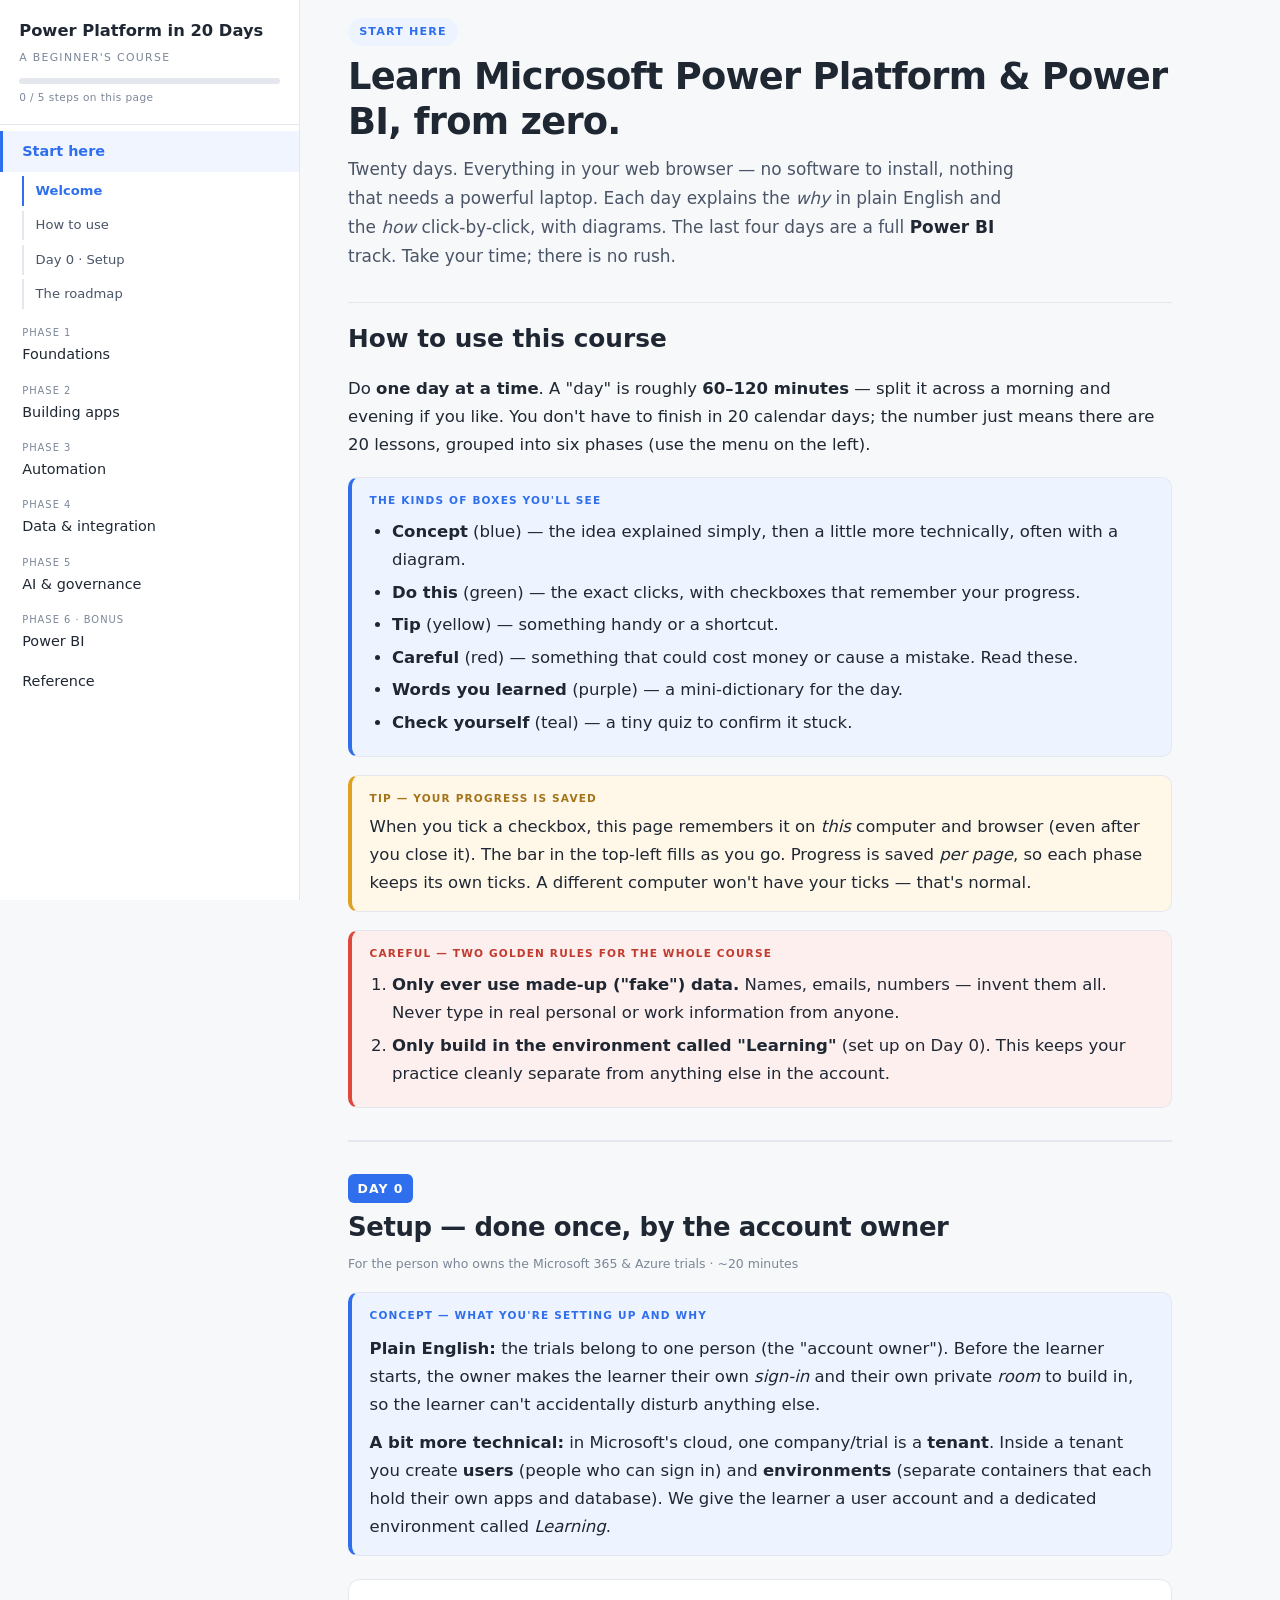
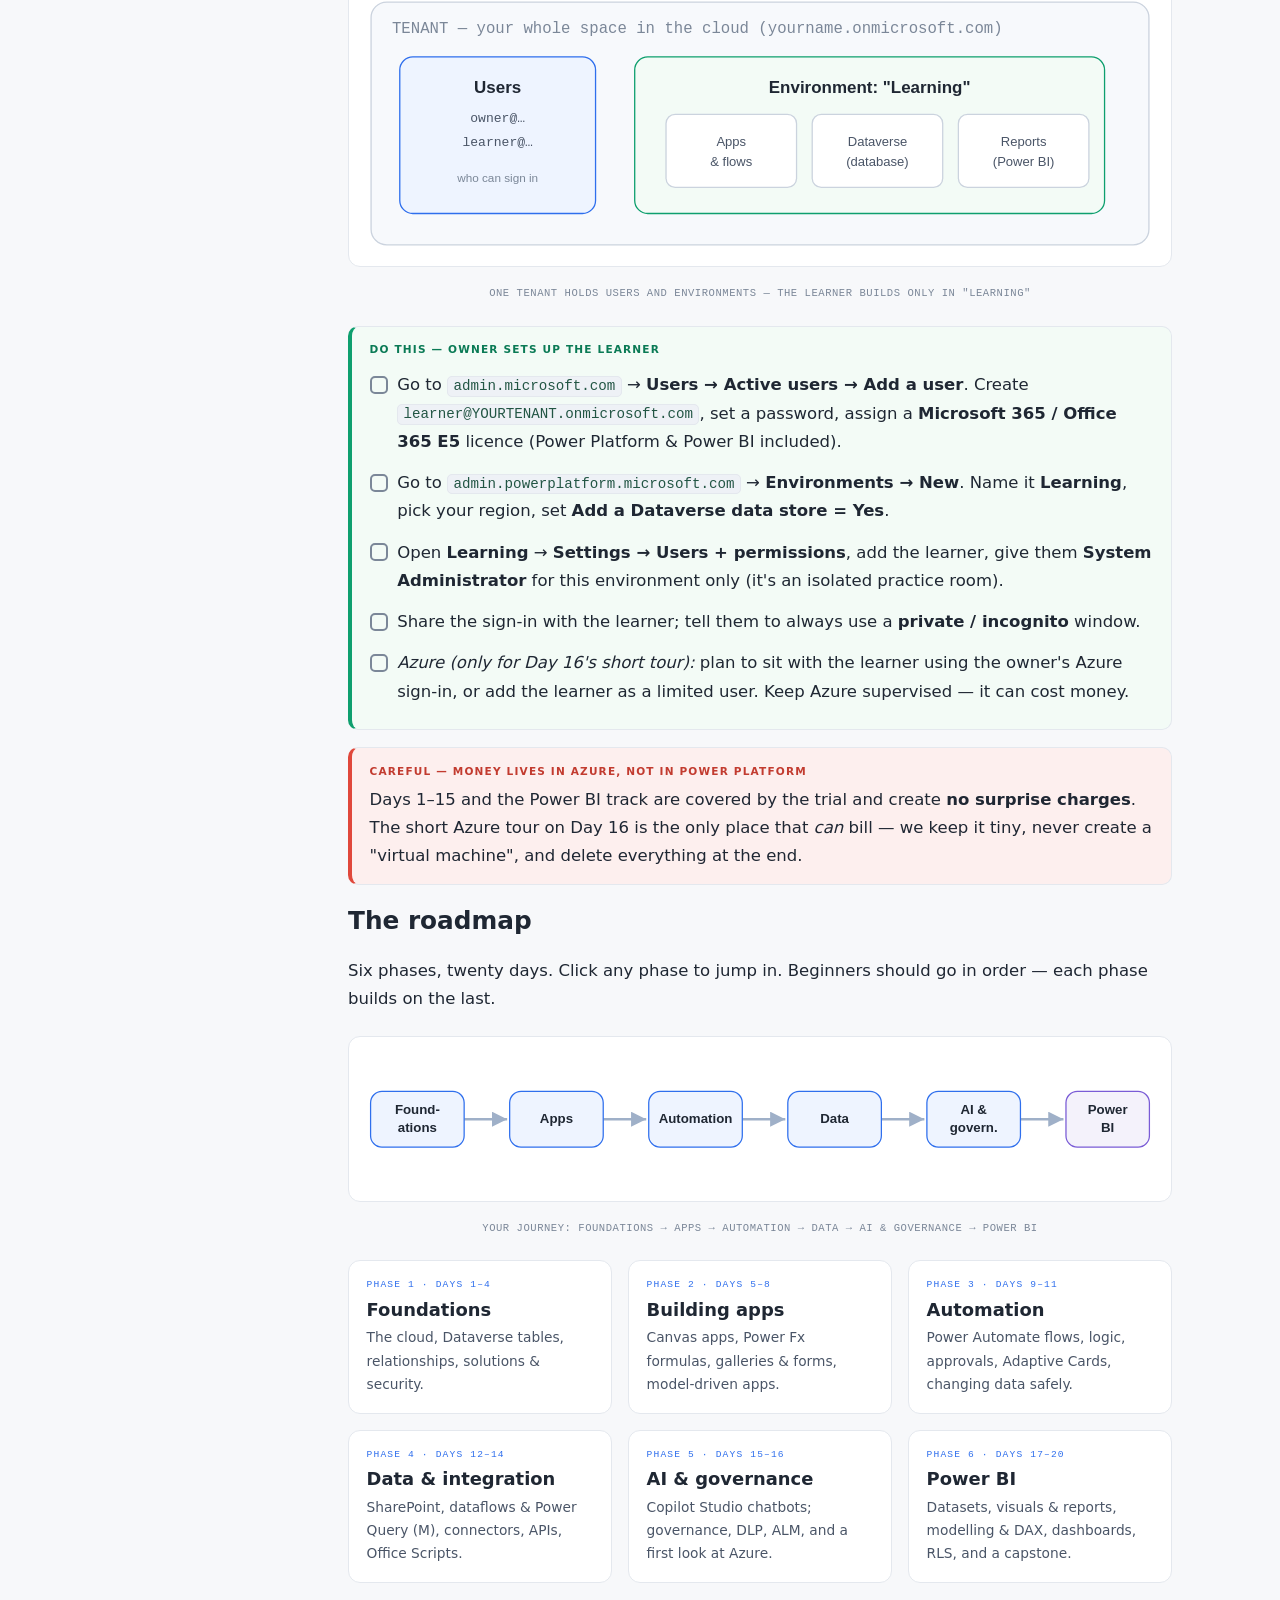
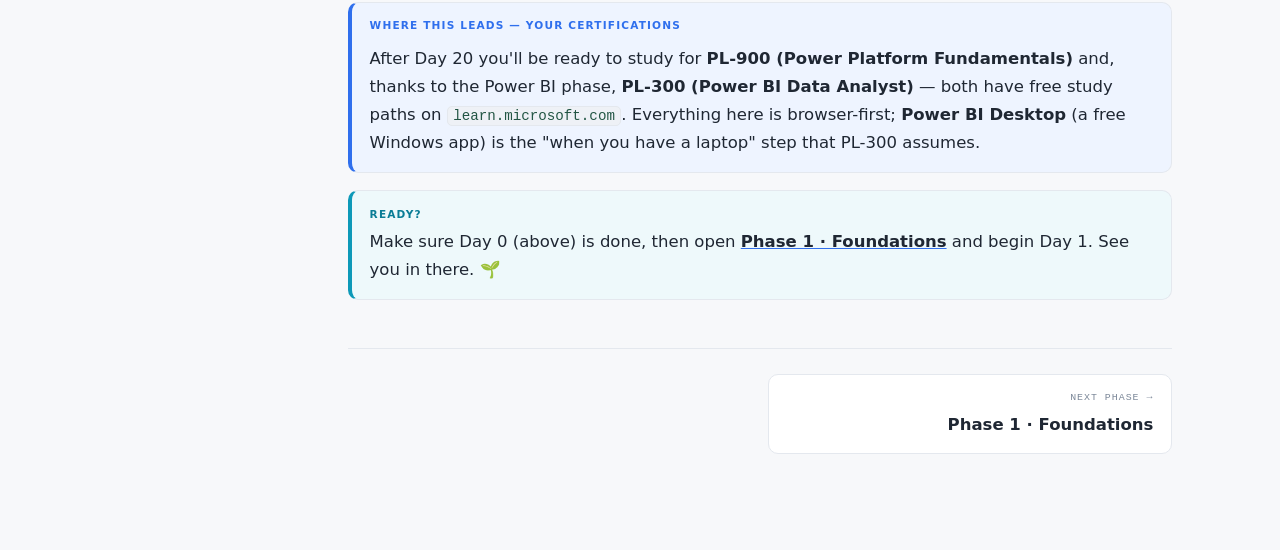
==== index.html @ 3b37074f "Power Platform + Power BI in 20 Days — beginner course (multipage, with diagrams) Browser-only, no P" ====
<!doctype html>
<html lang="en">
<head>
<meta charset="utf-8">
<meta name="viewport" content="width=device-width, initial-scale=1">
<title>Power Platform in 20 Days — A Beginner's Course</title>
<link rel="stylesheet" href="assets/course.css">
</head>
<body data-page="index">
<button id="menu" aria-label="Menu">☰</button>
<aside id="rail">
  <div class="brand"><a href="index.html">
    <div class="t">Power Platform in 20 Days</div>
    <div class="s">A Beginner's Course</div></a>
    <div class="prog"><i id="pfill"></i></div>
    <div class="progtxt"><span id="pnum">0</span> / <span id="ptot">0</span> steps on this page</div>
  </div>
  <nav id="nav"></nav>
</aside>

<main>
<header class="hero" id="welcome">
  <span class="pill">Start here</span>
  <h1>Learn Microsoft Power Platform &amp; Power BI, from zero.</h1>
  <p>Twenty days. Everything in your web browser — no software to install, nothing that needs a
  powerful laptop. Each day explains the <em>why</em> in plain English and the <em>how</em>
  click-by-click, with diagrams. The last four days are a full <strong>Power BI</strong> track.
  Take your time; there is no rush.</p>
</header>

<section id="how">
<h2>How to use this course</h2>
<p>Do <strong>one day at a time</strong>. A "day" is roughly <strong>60–120 minutes</strong> — split
it across a morning and evening if you like. You don't have to finish in 20 calendar days; the number
just means there are 20 lessons, grouped into six phases (use the menu on the left).</p>

<div class="card c-concept"><span class="lab">The kinds of boxes you'll see</span>
<ul>
<li><strong>Concept</strong> (blue) — the idea explained simply, then a little more technically, often with a diagram.</li>
<li><strong>Do this</strong> (green) — the exact clicks, with checkboxes that remember your progress.</li>
<li><strong>Tip</strong> (yellow) — something handy or a shortcut.</li>
<li><strong>Careful</strong> (red) — something that could cost money or cause a mistake. Read these.</li>
<li><strong>Words you learned</strong> (purple) — a mini-dictionary for the day.</li>
<li><strong>Check yourself</strong> (teal) — a tiny quiz to confirm it stuck.</li>
</ul>
</div>

<div class="card c-tip"><span class="lab">Tip — your progress is saved</span>
When you tick a checkbox, this page remembers it on <em>this</em> computer and browser (even after you
close it). The bar in the top-left fills as you go. Progress is saved <em>per page</em>, so each phase
keeps its own ticks. A different computer won't have your ticks — that's normal.</div>

<div class="card c-warn"><span class="lab">Careful — two golden rules for the whole course</span>
<ol>
<li><strong>Only ever use made-up ("fake") data.</strong> Names, emails, numbers — invent them all.
Never type in real personal or work information from anyone.</li>
<li><strong>Only build in the environment called "Learning"</strong> (set up on Day 0). This keeps your
practice cleanly separate from anything else in the account.</li>
</ol></div>
</section>

<section class="day" id="setup">
<div class="dhead"><span class="dnum">Day 0</span></div>
<h2>Setup — done once, by the account owner</h2>
<p class="meta">For the person who owns the Microsoft 365 &amp; Azure trials · ~20 minutes</p>

<div class="card c-concept"><span class="lab">Concept — what you're setting up and why</span>
<p><strong>Plain English:</strong> the trials belong to one person (the "account owner"). Before the
learner starts, the owner makes the learner their own <em>sign-in</em> and their own private
<em>room</em> to build in, so the learner can't accidentally disturb anything else.</p>
<p><strong>A bit more technical:</strong> in Microsoft's cloud, one company/trial is a
<strong>tenant</strong>. Inside a tenant you create <strong>users</strong> (people who can sign in) and
<strong>environments</strong> (separate containers that each hold their own apps and database). We give
the learner a user account and a dedicated environment called <em>Learning</em>.</p>
</div>

<figure class="fig">
<svg viewBox="0 0 620 210" role="img" aria-label="Diagram: a tenant contains users and a Learning environment">
<rect x="12" y="12" width="596" height="186" rx="12" fill="#f7f9fc" stroke="#cbd3de"/>
<text x="28" y="36" font-family="monospace" font-size="12" fill="#7b8798">TENANT — your whole space in the cloud (yourname.onmicrosoft.com)</text>
<rect x="34" y="54" width="150" height="120" rx="10" fill="#eef4ff" stroke="#2f6fed"/>
<text x="109" y="82" text-anchor="middle" font-family="sans-serif" font-size="13" font-weight="bold" fill="#1f2733">Users</text>
<text x="109" y="104" text-anchor="middle" font-family="monospace" font-size="10" fill="#4a5567">owner@…</text>
<text x="109" y="122" text-anchor="middle" font-family="monospace" font-size="10" fill="#4a5567">learner@…</text>
<text x="109" y="150" text-anchor="middle" font-family="sans-serif" font-size="9" fill="#7b8798">who can sign in</text>
<rect x="214" y="54" width="360" height="120" rx="10" fill="#f3fbf6" stroke="#0e9f6e"/>
<text x="394" y="82" text-anchor="middle" font-family="sans-serif" font-size="13" font-weight="bold" fill="#1f2733">Environment: "Learning"</text>
<rect x="238" y="98" width="100" height="56" rx="7" fill="#fff" stroke="#cbd3de"/>
<text x="288" y="122" text-anchor="middle" font-family="sans-serif" font-size="10" fill="#4a5567">Apps</text>
<text x="288" y="138" text-anchor="middle" font-family="sans-serif" font-size="10" fill="#4a5567">&amp; flows</text>
<rect x="350" y="98" width="100" height="56" rx="7" fill="#fff" stroke="#cbd3de"/>
<text x="400" y="122" text-anchor="middle" font-family="sans-serif" font-size="10" fill="#4a5567">Dataverse</text>
<text x="400" y="138" text-anchor="middle" font-family="sans-serif" font-size="10" fill="#4a5567">(database)</text>
<rect x="462" y="98" width="100" height="56" rx="7" fill="#fff" stroke="#cbd3de"/>
<text x="512" y="122" text-anchor="middle" font-family="sans-serif" font-size="10" fill="#4a5567">Reports</text>
<text x="512" y="138" text-anchor="middle" font-family="sans-serif" font-size="10" fill="#4a5567">(Power BI)</text>
</svg>
<figcaption>One tenant holds users and environments — the learner builds only in "Learning"</figcaption>
</figure>

<div class="card c-do"><span class="lab">Do this — owner sets up the learner</span>
<ul class="tasks">
<li><span class="box"></span><span class="txt">Go to <code>admin.microsoft.com</code> → <strong>Users → Active users → Add a user</strong>. Create <code>learner@YOURTENANT.onmicrosoft.com</code>, set a password, assign a <strong>Microsoft 365 / Office 365 E5</strong> licence (Power Platform &amp; Power BI included).</span></li>
<li><span class="box"></span><span class="txt">Go to <code>admin.powerplatform.microsoft.com</code> → <strong>Environments → New</strong>. Name it <strong>Learning</strong>, pick your region, set <strong>Add a Dataverse data store = Yes</strong>.</span></li>
<li><span class="box"></span><span class="txt">Open <strong>Learning</strong> → <strong>Settings → Users + permissions</strong>, add the learner, give them <strong>System Administrator</strong> for this environment only (it's an isolated practice room).</span></li>
<li><span class="box"></span><span class="txt">Share the sign-in with the learner; tell them to always use a <strong>private / incognito</strong> window.</span></li>
<li><span class="box"></span><span class="txt"><em>Azure (only for Day 16's short tour):</em> plan to sit with the learner using the owner's Azure sign-in, or add the learner as a limited user. Keep Azure supervised — it can cost money.</span></li>
</ul></div>

<div class="card c-warn"><span class="lab">Careful — money lives in Azure, not in Power Platform</span>
Days 1–15 and the Power BI track are covered by the trial and create <strong>no surprise charges</strong>.
The short Azure tour on Day 16 is the only place that <em>can</em> bill — we keep it tiny, never create a
"virtual machine", and delete everything at the end.</div>
</section>

<section id="roadmap">
<h2>The roadmap</h2>
<p>Six phases, twenty days. Click any phase to jump in. Beginners should go in order — each phase builds
on the last.</p>

<figure class="fig">
<svg viewBox="0 0 640 120" role="img" aria-label="The six phases from foundations to Power BI">
<defs><marker id="ar" markerWidth="8" markerHeight="8" refX="6" refY="3" orient="auto"><path d="M0,0 L6,3 L0,6 Z" fill="#9fb0c8"/></marker></defs>
<line x1="86" y1="60" x2="120" y2="60" stroke="#9fb0c8" stroke-width="2" marker-end="url(#ar)"/>
<line x1="196" y1="60" x2="230" y2="60" stroke="#9fb0c8" stroke-width="2" marker-end="url(#ar)"/>
<line x1="306" y1="60" x2="340" y2="60" stroke="#9fb0c8" stroke-width="2" marker-end="url(#ar)"/>
<line x1="416" y1="60" x2="450" y2="60" stroke="#9fb0c8" stroke-width="2" marker-end="url(#ar)"/>
<line x1="526" y1="60" x2="560" y2="60" stroke="#9fb0c8" stroke-width="2" marker-end="url(#ar)"/>
<g font-family="sans-serif" font-size="10.5" text-anchor="middle">
<rect x="12" y="38" width="74" height="44" rx="9" fill="#eef4ff" stroke="#2f6fed"/><text x="49" y="56" fill="#1f2733" font-weight="bold">Found-</text><text x="49" y="70" fill="#1f2733" font-weight="bold">ations</text>
<rect x="122" y="38" width="74" height="44" rx="9" fill="#eef4ff" stroke="#2f6fed"/><text x="159" y="63" fill="#1f2733" font-weight="bold">Apps</text>
<rect x="232" y="38" width="74" height="44" rx="9" fill="#eef4ff" stroke="#2f6fed"/><text x="269" y="63" fill="#1f2733" font-weight="bold">Automation</text>
<rect x="342" y="38" width="74" height="44" rx="9" fill="#eef4ff" stroke="#2f6fed"/><text x="379" y="63" fill="#1f2733" font-weight="bold">Data</text>
<rect x="452" y="38" width="74" height="44" rx="9" fill="#eef4ff" stroke="#2f6fed"/><text x="489" y="56" fill="#1f2733" font-weight="bold">AI &amp;</text><text x="489" y="70" fill="#1f2733" font-weight="bold">govern.</text>
<rect x="562" y="38" width="66" height="44" rx="9" fill="#f4f2fb" stroke="#7a5cd6"/><text x="595" y="56" fill="#1f2733" font-weight="bold">Power</text><text x="595" y="70" fill="#1f2733" font-weight="bold">BI</text>
</g>
</svg>
<figcaption>Your journey: foundations → apps → automation → data → AI &amp; governance → Power BI</figcaption>
</figure>

<div class="cards">
<a class="rc" href="phase1.html"><div class="k">Phase 1 · Days 1–4</div><h3>Foundations</h3><p>The cloud, Dataverse tables, relationships, solutions &amp; security.</p></a>
<a class="rc" href="phase2.html"><div class="k">Phase 2 · Days 5–8</div><h3>Building apps</h3><p>Canvas apps, Power Fx formulas, galleries &amp; forms, model-driven apps.</p></a>
<a class="rc" href="phase3.html"><div class="k">Phase 3 · Days 9–11</div><h3>Automation</h3><p>Power Automate flows, logic, approvals, Adaptive Cards, changing data safely.</p></a>
<a class="rc" href="phase4.html"><div class="k">Phase 4 · Days 12–14</div><h3>Data &amp; integration</h3><p>SharePoint, dataflows &amp; Power Query (M), connectors, APIs, Office Scripts.</p></a>
<a class="rc" href="phase5.html"><div class="k">Phase 5 · Days 15–16</div><h3>AI &amp; governance</h3><p>Copilot Studio chatbots; governance, DLP, ALM, and a first look at Azure.</p></a>
<a class="rc" href="phase6.html"><div class="k">Phase 6 · Days 17–20</div><h3>Power BI</h3><p>Datasets, visuals &amp; reports, modelling &amp; DAX, dashboards, RLS, and a capstone.</p></a>
</div>

<div class="card c-concept"><span class="lab">Where this leads — your certifications</span>
<p>After Day 20 you'll be ready to study for <strong>PL-900 (Power Platform Fundamentals)</strong> and,
thanks to the Power BI phase, <strong>PL-300 (Power BI Data Analyst)</strong> — both have free study
paths on <code>learn.microsoft.com</code>. Everything here is browser-first; <strong>Power BI
Desktop</strong> (a free Windows app) is the "when you have a laptop" step that PL-300 assumes.</p>
</div>

<div class="card c-check"><span class="lab">Ready?</span>
Make sure Day 0 (above) is done, then open <a href="phase1.html"><strong>Phase 1 · Foundations</strong></a>
and begin Day 1. See you in there. 🌱</div>
</section>

<div class="pn">
<span class="sp"></span>
<a class="nx" href="phase1.html"><div class="d">Next phase →</div><div class="tt">Phase 1 · Foundations</div></a>
</div>
</main>
<button class="top" id="top" aria-label="Back to top">↑</button>
<script src="assets/course.js"></script>
</body>
</html>
---- assets/course.css ----
:root{
  --bg:#f7f8fa; --panel:#ffffff; --ink:#1f2733; --ink2:#4a5567; --ink3:#7b8798;
  --line:#e4e8ee; --accent:#2f6fed; --accent2:#0e9f6e;
  --concept:#eef4ff; --conceptline:#2f6fed;
  --do:#f3fbf6; --doline:#0e9f6e;
  --tip:#fff8e9; --tipline:#e0a020;
  --warn:#fdefee; --warnline:#e0483b;
  --gloss:#f4f2fb; --glossline:#7a5cd6;
  --check:#eef9fb; --checkline:#0d99b8;
  --disp:"Century Gothic","Segoe UI",system-ui,-apple-system,Roboto,sans-serif;
  --body:"Segoe UI",system-ui,-apple-system,Roboto,"Helvetica Neue",sans-serif;
  --mono:"Cascadia Code",Consolas,"JetBrains Mono",ui-monospace,monospace;
  --rail:300px;
}
*{box-sizing:border-box}
html{scroll-behavior:smooth;scroll-padding-top:1rem}
body{margin:0;background:var(--bg);color:var(--ink);font-family:var(--body);
  font-size:16.5px;line-height:1.7;-webkit-font-smoothing:antialiased}
h1,h2,h3,h4{font-family:var(--disp);line-height:1.25;color:var(--ink)}
@media (prefers-reduced-motion:reduce){html{scroll-behavior:auto}*{transition:none!important}}

/* ---- sidebar ---- */
#rail{position:fixed;inset:0 auto 0 0;width:var(--rail);background:var(--panel);
  border-right:1px solid var(--line);display:flex;flex-direction:column;z-index:40}
.brand{padding:1.05rem 1.2rem;border-bottom:1px solid var(--line)}
.brand a{text-decoration:none;color:inherit}
.brand .t{font-family:var(--disp);font-weight:700;font-size:1.02rem}
.brand .s{font-size:.68rem;color:var(--ink3);text-transform:uppercase;letter-spacing:.12em;margin-top:.25rem}
.prog{margin-top:.7rem;height:6px;background:var(--line);border-radius:6px;overflow:hidden}
.prog>i{display:block;height:100%;width:0;background:var(--accent);transition:width .2s}
.progtxt{font-size:.66rem;color:var(--ink3);margin-top:.3rem;letter-spacing:.04em}
nav{flex:1;overflow-y:auto;padding:.4rem 0 2rem;scrollbar-width:thin}
nav::-webkit-scrollbar{width:7px}nav::-webkit-scrollbar-thumb{background:var(--line);border-radius:4px}
.np{display:block;padding:.5rem 1.2rem;color:var(--ink);text-decoration:none;font-family:var(--disp);
  font-size:.9rem;border-left:3px solid transparent}
.np:hover{background:#f0f3f8}
.np.on{border-left-color:var(--accent);color:var(--accent);background:#f0f5ff;font-weight:700}
.np .gk{font-size:.62rem;text-transform:uppercase;letter-spacing:.1em;color:var(--ink3);display:block}
.subs{list-style:none;margin:.1rem 0 .5rem;padding:0 1rem 0 1.4rem;display:none}
.np.on+.subs{display:block}
.subs a{display:block;padding:.24rem 0;color:var(--ink2);text-decoration:none;font-size:.82rem;
  border-left:2px solid var(--line);padding-left:.7rem}
.subs a:hover{color:var(--accent)}
.subs a.on{color:var(--accent);border-left-color:var(--accent);font-weight:600}

/* ---- main ---- */
main{margin-left:var(--rail);max-width:920px;padding:0 3rem 6rem}
.wrap{padding-top:1.6rem}
.crumb{font-family:var(--mono);font-size:.66rem;letter-spacing:.1em;text-transform:uppercase;color:var(--ink3);
  padding-top:1.6rem}
.crumb a{color:var(--ink3);text-decoration:none}.crumb a:hover{color:var(--accent)}

/* hero */
.hero{padding:1rem 0 1.4rem;border-bottom:1px solid var(--line);margin-bottom:1.2rem}
.hero h1{font-size:2.3rem;margin:.5rem 0 .3rem;letter-spacing:-.02em}
.hero p{color:var(--ink2);font-size:1.06rem;max-width:62ch}
.pill{display:inline-block;background:var(--concept);color:var(--accent);font-size:.7rem;
  font-weight:700;letter-spacing:.1em;text-transform:uppercase;padding:.28rem .7rem;border-radius:20px}

/* day sections */
.day{padding-top:2rem;margin-top:2rem;border-top:2px solid var(--line)}
.day:first-of-type{border-top:0}
.dhead{display:flex;align-items:baseline;gap:.8rem;flex-wrap:wrap}
.dnum{font-family:var(--disp);font-weight:800;font-size:.78rem;letter-spacing:.08em;color:#fff;
  background:var(--accent);padding:.26rem .6rem;border-radius:6px;text-transform:uppercase}
.dnum.p6{background:#7a5cd6}
.day h2{font-size:1.62rem;margin:.5rem 0 .2rem;letter-spacing:-.015em}
.meta{font-size:.78rem;color:var(--ink3)}
.day h3{font-size:1.1rem;margin:1.6rem 0 .5rem}
p{margin:.6rem 0}a{color:var(--accent)}
strong{color:var(--ink);font-weight:650}
ul,ol{margin:.5rem 0 .9rem;padding-left:1.4rem}li{margin:.28rem 0}
code{font-family:var(--mono);font-size:.86em;background:#eef1f6;border:1px solid var(--line);
  padding:.08em .38em;border-radius:5px;color:#254}

/* callout cards */
.card{border:1px solid var(--line);border-left:4px solid var(--ink3);border-radius:10px;
  padding:.9rem 1.1rem;margin:1.1rem 0;background:var(--panel)}
.card .lab{font-size:.66rem;font-weight:800;letter-spacing:.11em;text-transform:uppercase;display:block;margin-bottom:.3rem}
.card>:last-child{margin-bottom:0}
.c-concept{background:var(--concept);border-left-color:var(--conceptline)}.c-concept .lab{color:var(--conceptline)}
.c-do{background:var(--do);border-left-color:var(--doline)}.c-do .lab{color:#0a7a55}
.c-tip{background:var(--tip);border-left-color:var(--tipline)}.c-tip .lab{color:#a5741a}
.c-warn{background:var(--warn);border-left-color:var(--warnline)}.c-warn .lab{color:#c23b2f}
.c-gloss{background:var(--gloss);border-left-color:var(--glossline)}.c-gloss .lab{color:#5b3fb0}
.c-check{background:var(--check);border-left-color:var(--checkline)}.c-check .lab{color:#0a7d96}

.terms{list-style:none;padding:0;margin:.4rem 0 0}.terms li{margin:.4rem 0;padding-left:0}
.terms b{color:var(--ink);font-family:var(--disp)}

/* checkbox tasks */
.tasks{list-style:none;padding:0;margin:.5rem 0}
.tasks li{display:flex;gap:.6rem;align-items:flex-start;padding:.28rem 0}
.tasks .box{width:18px;height:18px;border:2px solid var(--ink3);border-radius:5px;flex:none;
  margin-top:.28em;cursor:pointer;position:relative;transition:.15s}
.tasks .box:hover{border-color:var(--accent)}
.tasks li.done .box{background:var(--accent2);border-color:var(--accent2)}
.tasks li.done .box::after{content:"";position:absolute;left:4.5px;top:1px;width:5px;height:9px;
  border:solid #fff;border-width:0 2px 2px 0;transform:rotate(43deg)}
.tasks li.done .txt{color:var(--ink3);text-decoration:line-through}

pre{background:#0f1524;color:#d6e2f5;border-radius:10px;padding:1rem 1.1rem;overflow-x:auto;
  font-family:var(--mono);font-size:.82rem;line-height:1.6;margin:1rem 0}
pre code{background:none;border:0;color:inherit;padding:0}
.kbd{font-family:var(--mono);font-size:.8em;background:#fff;border:1px solid #c8cfda;
  border-bottom-width:2px;border-radius:5px;padding:.06em .4em}
table{border-collapse:collapse;width:100%;margin:1rem 0;font-size:.9rem}
th,td{border:1px solid var(--line);padding:.5rem .7rem;text-align:left;vertical-align:top}
th{background:#eef1f6;font-family:var(--disp);font-size:.8rem}

/* figures / SVG diagrams */
figure.fig{margin:1.4rem 0;text-align:center}
figure.fig svg{max-width:100%;height:auto;border:1px solid var(--line);border-radius:12px;background:#fff;padding:.4rem}
figure.fig figcaption{font-family:var(--mono);font-size:.66rem;color:var(--ink3);letter-spacing:.05em;
  margin-top:.55rem;text-transform:uppercase}

/* prev / next */
.pn{display:grid;grid-template-columns:1fr 1fr;gap:1rem;margin:3rem 0 0;border-top:1px solid var(--line);padding-top:1.6rem}
.pn a{display:block;padding:.9rem 1.1rem;background:var(--panel);border:1px solid var(--line);border-radius:10px;
  text-decoration:none;color:inherit}
.pn a:hover{border-color:var(--accent)}
.pn .d{font-family:var(--mono);font-size:.62rem;letter-spacing:.1em;text-transform:uppercase;color:var(--ink3)}
.pn .tt{font-family:var(--disp);font-weight:650;margin-top:.25rem}
.pn .nx{text-align:right}.pn .sp{border:0;background:none;pointer-events:none}

.top{position:fixed;right:1.2rem;bottom:1.2rem;width:42px;height:42px;border-radius:50%;
  background:var(--accent);color:#fff;border:0;cursor:pointer;font-size:1.1rem;display:none;
  box-shadow:0 4px 14px rgba(47,111,237,.35);z-index:35}
.top.on{display:block}
#menu{display:none}

/* roadmap cards (index) */
.cards{display:grid;grid-template-columns:repeat(auto-fill,minmax(260px,1fr));gap:1rem;margin:1.2rem 0}
.rc{display:block;text-decoration:none;color:inherit;background:var(--panel);border:1px solid var(--line);
  border-radius:12px;padding:1rem 1.1rem;transition:.15s}
.rc:hover{border-color:var(--accent);transform:translateY(-2px)}
.rc .k{font-family:var(--mono);font-size:.6rem;letter-spacing:.12em;text-transform:uppercase;color:var(--accent)}
.rc h3{margin:.35rem 0 .3rem;font-size:1.12rem}
.rc p{margin:0;color:var(--ink2);font-size:.86rem}

@media(max-width:980px){
  :root{--rail:0px}
  #rail{transform:translateX(-100%);transition:.2s;width:284px;box-shadow:0 0 40px rgba(0,0,0,.2)}
  #rail.open{transform:none}
  main{margin-left:0;padding:0 1.1rem 5rem}
  #menu{display:flex;position:fixed;top:.7rem;left:.7rem;z-index:50;width:44px;height:44px;
    background:var(--accent);color:#fff;border:0;border-radius:10px;font-size:1.3rem;
    align-items:center;justify-content:center;cursor:pointer}
  .pn{grid-template-columns:1fr}
  .hero{padding-top:3.4rem}
}
@media print{#rail,#menu,.top,.pn{display:none}main{margin:0;max-width:none}body{font-size:11pt}
  .card,figure.fig{break-inside:avoid}}
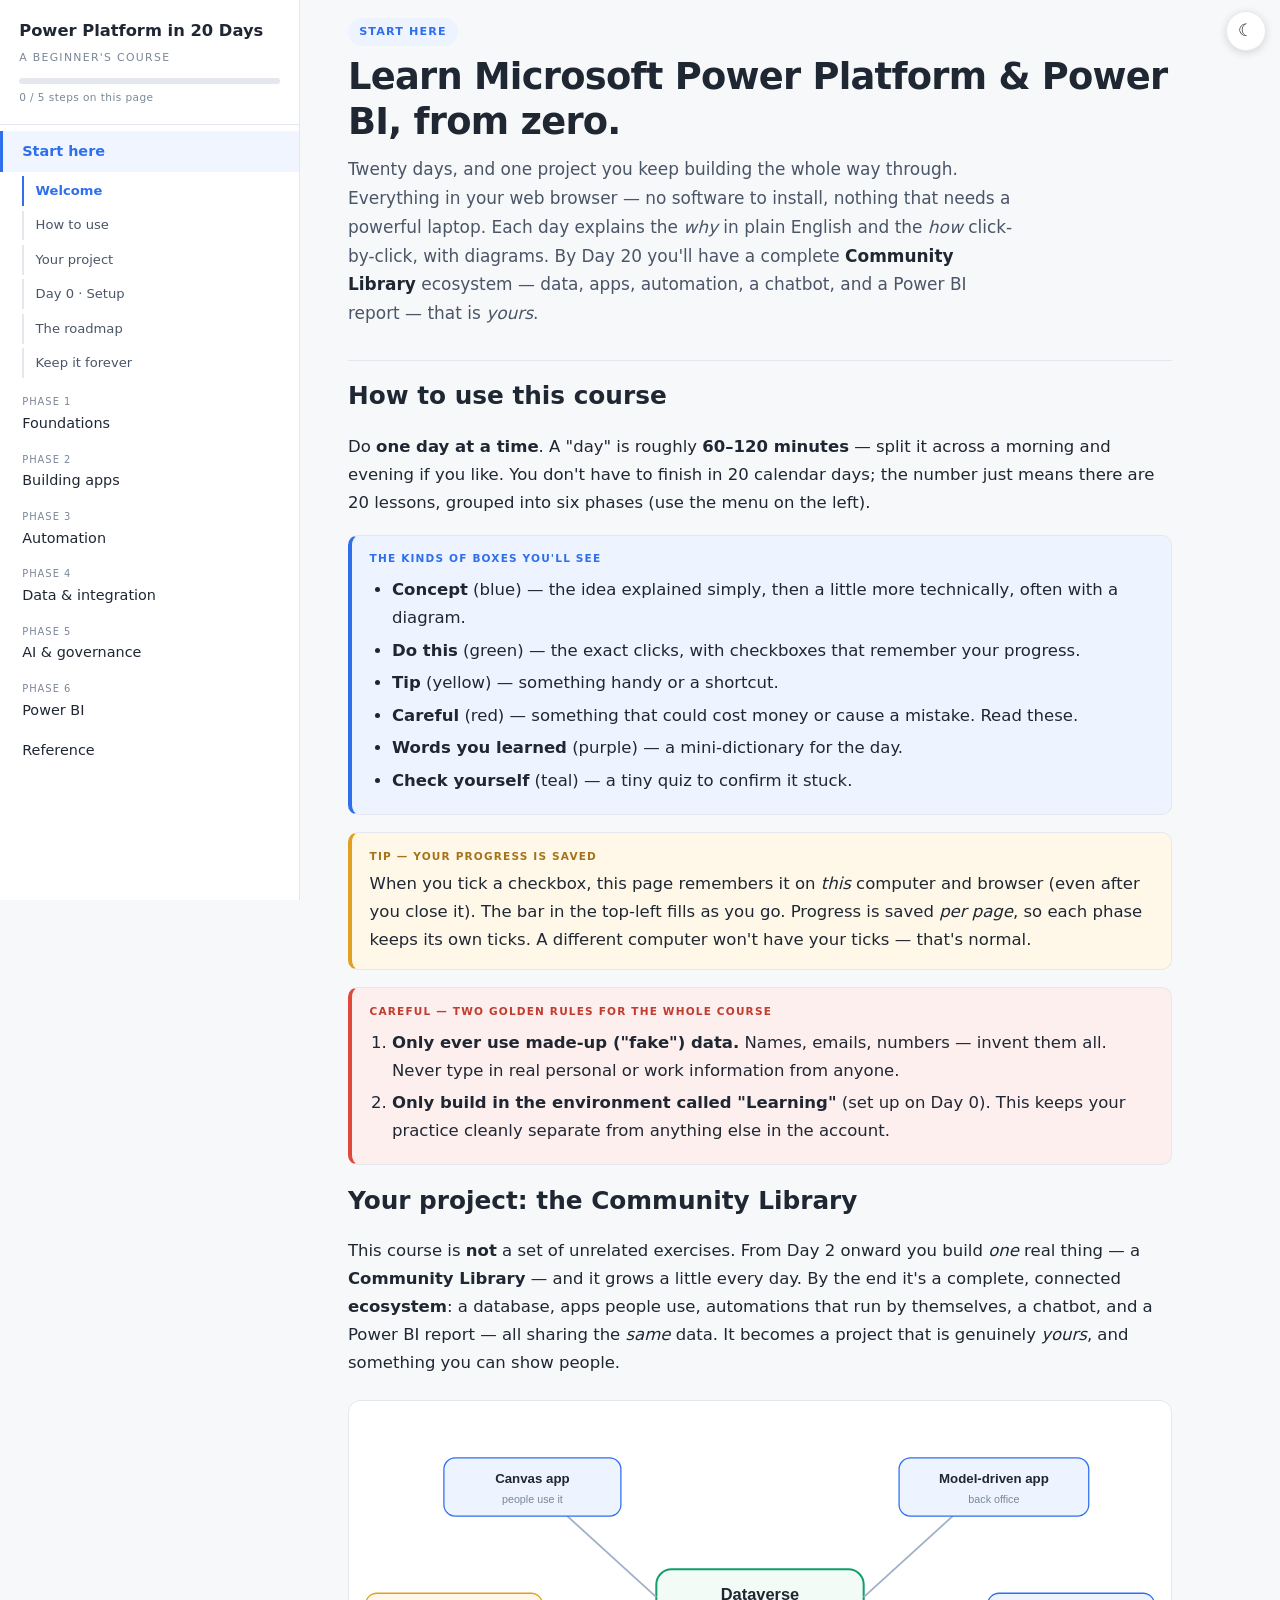
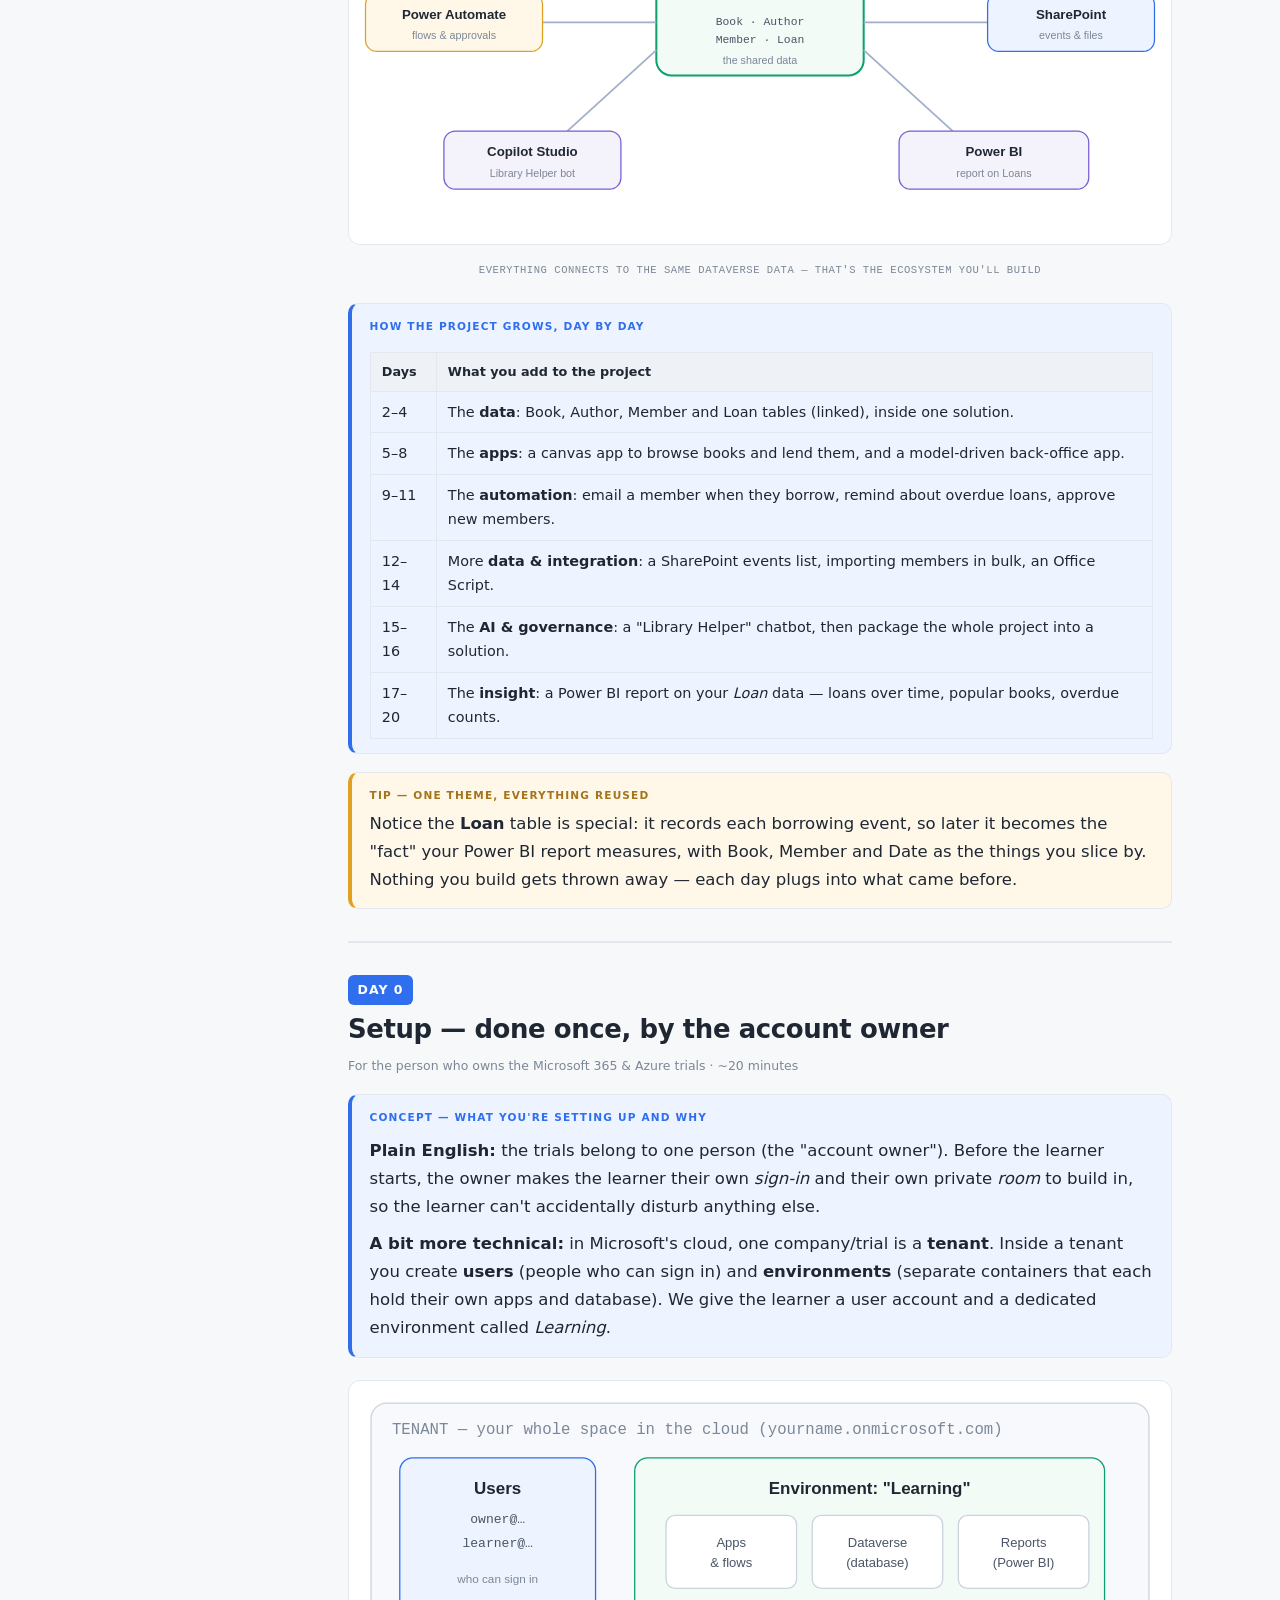
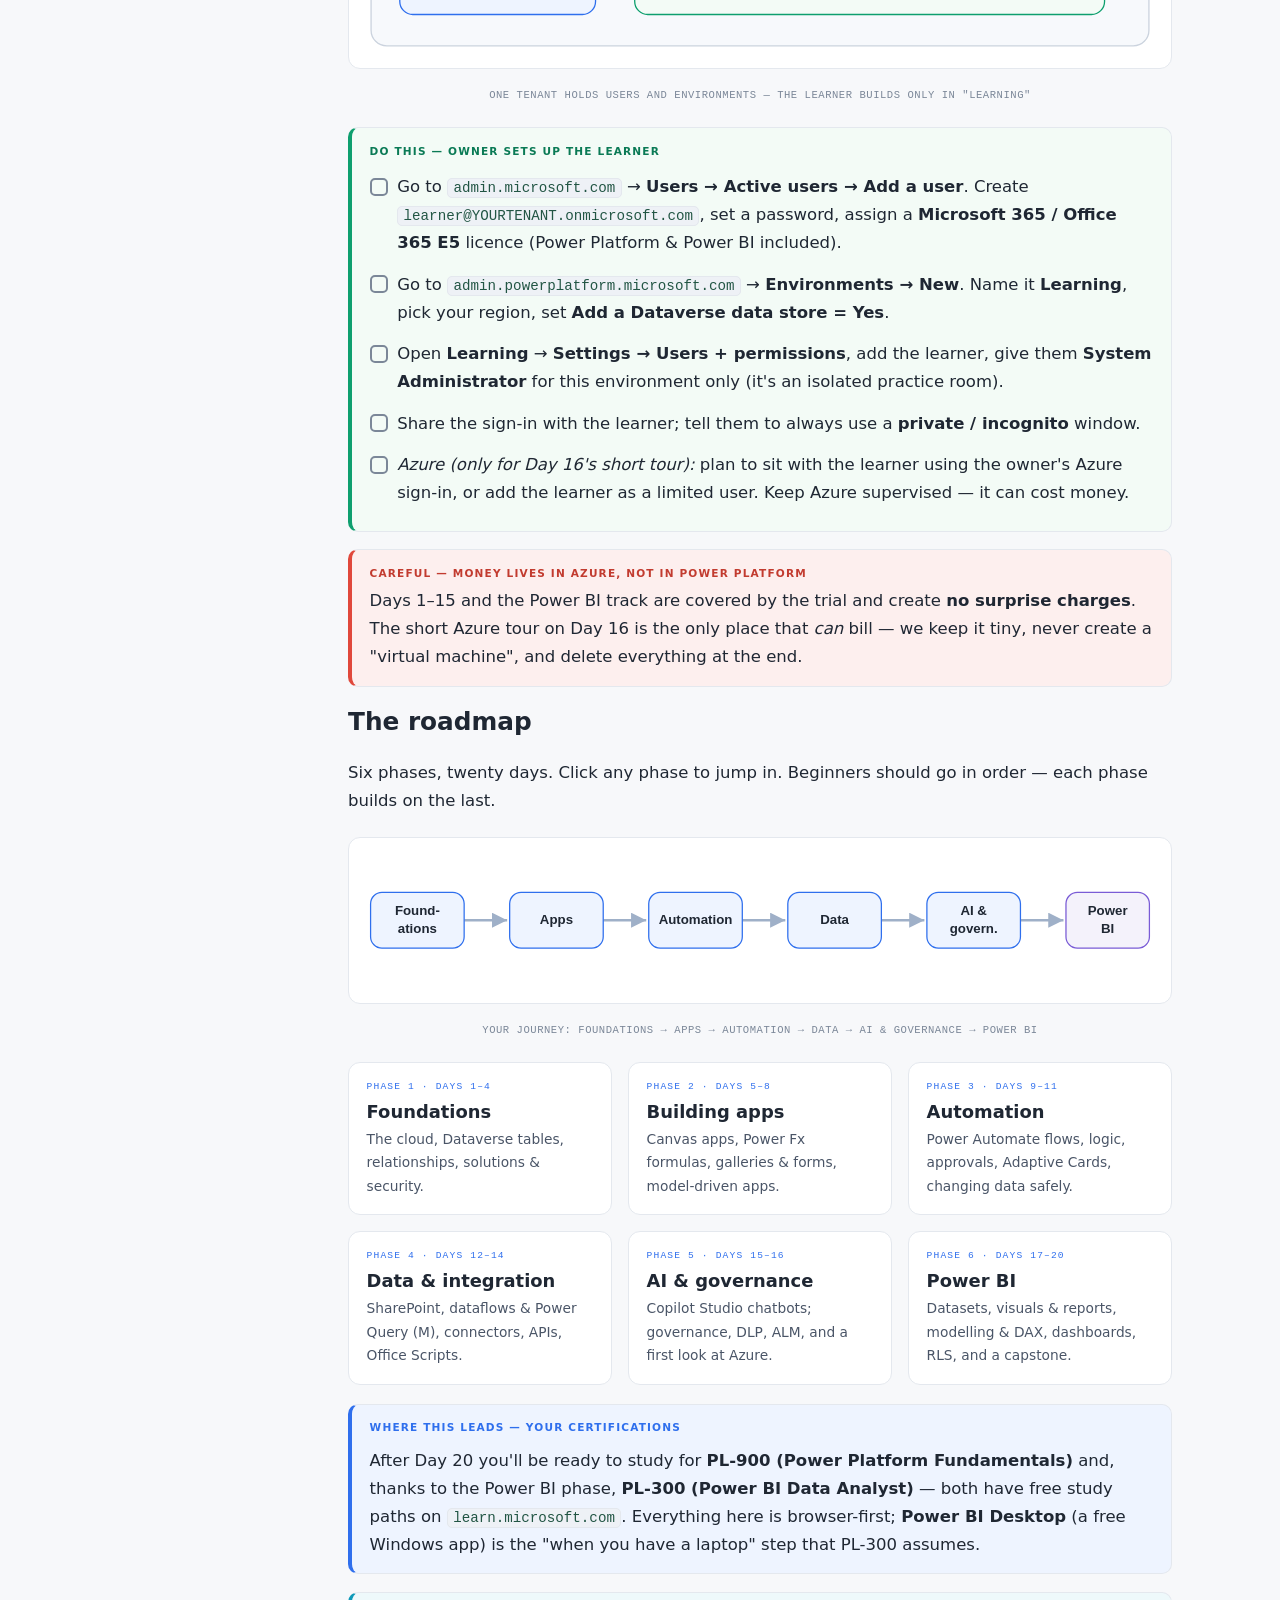
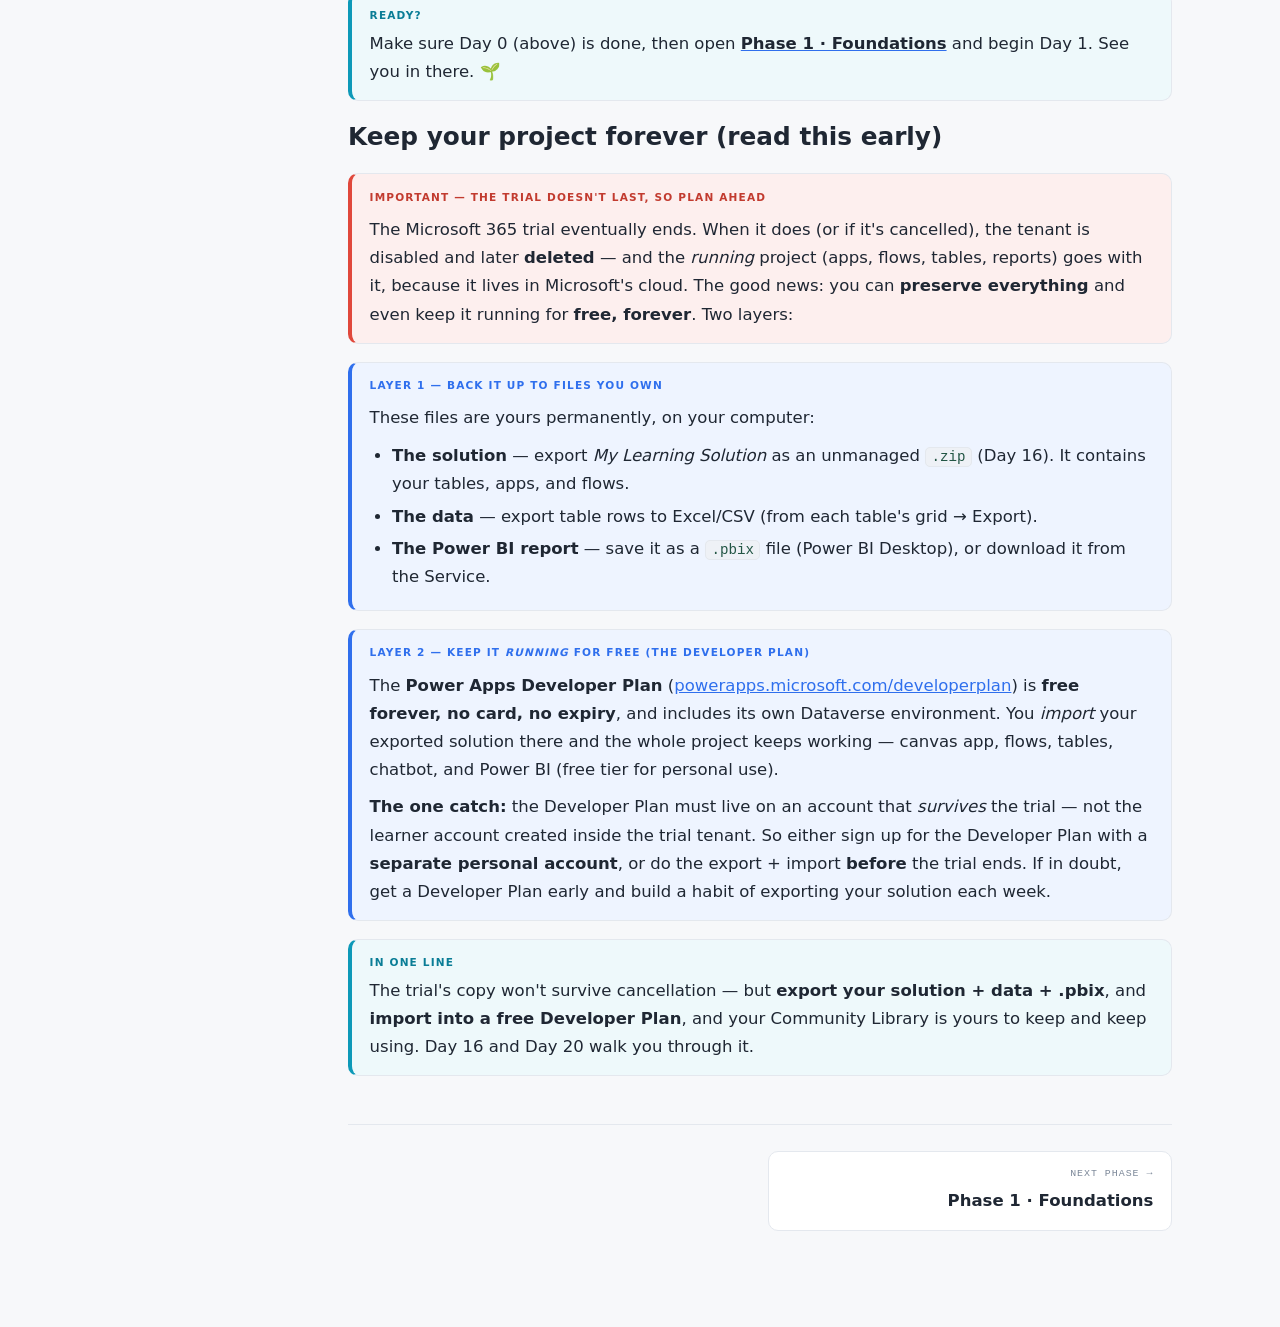
==== commit 07f34edc: "Redesign as one cumulative project (Community Library) + self-contained + Learn modules in order - O" ====
--- a/index.html
+++ b/index.html
@@ -22,10 +22,11 @@
 <header class="hero" id="welcome">
   <span class="pill">Start here</span>
   <h1>Learn Microsoft Power Platform &amp; Power BI, from zero.</h1>
-  <p>Twenty days. Everything in your web browser — no software to install, nothing that needs a
-  powerful laptop. Each day explains the <em>why</em> in plain English and the <em>how</em>
-  click-by-click, with diagrams. The last four days are a full <strong>Power BI</strong> track.
-  Take your time; there is no rush.</p>
+  <p>Twenty days, and one project you keep building the whole way through. Everything in your web
+  browser — no software to install, nothing that needs a powerful laptop. Each day explains the
+  <em>why</em> in plain English and the <em>how</em> click-by-click, with diagrams. By Day 20 you'll
+  have a complete <strong>Community Library</strong> ecosystem — data, apps, automation, a chatbot,
+  and a Power BI report — that is <em>yours</em>.</p>
 </header>
 
 <section id="how">
@@ -57,6 +58,63 @@
 <li><strong>Only build in the environment called "Learning"</strong> (set up on Day 0). This keeps your
 practice cleanly separate from anything else in the account.</li>
 </ol></div>
+</section>
+
+<section id="project">
+<h2>Your project: the Community Library</h2>
+<p>This course is <strong>not</strong> a set of unrelated exercises. From Day 2 onward you build
+<em>one</em> real thing — a <strong>Community Library</strong> — and it grows a little every day. By the
+end it's a complete, connected <strong>ecosystem</strong>: a database, apps people use, automations that
+run by themselves, a chatbot, and a Power BI report — all sharing the <em>same</em> data. It becomes a
+project that is genuinely <em>yours</em>, and something you can show people.</p>
+
+<figure class="fig">
+<svg viewBox="0 0 640 340" role="img" aria-label="Ecosystem: Dataverse in the centre, with canvas app, model-driven app, flows, SharePoint, Copilot Studio and Power BI around it">
+<defs><marker id="e1" markerWidth="8" markerHeight="8" refX="4" refY="3" orient="auto"><path d="M0,0 L6,3 L0,6 Z" fill="#9fb0c8"/></marker></defs>
+<!-- centre: Dataverse -->
+<rect x="238" y="128" width="164" height="84" rx="12" fill="#f3fbf6" stroke="#0e9f6e" stroke-width="1.6"/>
+<text x="320" y="152" text-anchor="middle" font-family="sans-serif" font-size="13" font-weight="bold" fill="#1f2733">Dataverse</text>
+<text x="320" y="172" text-anchor="middle" font-family="monospace" font-size="9" fill="#4a5567">Book · Author</text>
+<text x="320" y="186" text-anchor="middle" font-family="monospace" font-size="9" fill="#4a5567">Member · Loan</text>
+<text x="320" y="203" text-anchor="middle" font-family="sans-serif" font-size="8.5" fill="#7b8798">the shared data</text>
+<!-- spokes -->
+<g stroke="#9fb0c8" stroke-width="1.4">
+<line x1="238" y1="150" x2="150" y2="70" marker-end="url(#e1)"/>
+<line x1="402" y1="150" x2="490" y2="70" marker-end="url(#e1)"/>
+<line x1="238" y1="170" x2="120" y2="170" marker-end="url(#e1)"/>
+<line x1="402" y1="170" x2="520" y2="170" marker-end="url(#e1)"/>
+<line x1="238" y1="192" x2="150" y2="272" marker-end="url(#e1)"/>
+<line x1="402" y1="192" x2="490" y2="272" marker-end="url(#e1)"/>
+</g>
+<!-- surrounding tools -->
+<g font-family="sans-serif" font-size="10.5" text-anchor="middle">
+<rect x="70" y="40" width="140" height="46" rx="9" fill="#eef4ff" stroke="#2f6fed"/><text x="140" y="60" font-weight="bold" fill="#1f2733">Canvas app</text><text x="140" y="76" font-size="8.5" fill="#7b8798">people use it</text>
+<rect x="430" y="40" width="150" height="46" rx="9" fill="#eef4ff" stroke="#2f6fed"/><text x="505" y="60" font-weight="bold" fill="#1f2733">Model-driven app</text><text x="505" y="76" font-size="8.5" fill="#7b8798">back office</text>
+<rect x="8" y="147" width="140" height="46" rx="9" fill="#fff8e9" stroke="#e0a020"/><text x="78" y="167" font-weight="bold" fill="#1f2733">Power Automate</text><text x="78" y="183" font-size="8.5" fill="#7b8798">flows &amp; approvals</text>
+<rect x="500" y="147" width="132" height="46" rx="9" fill="#eef4ff" stroke="#2f6fed"/><text x="566" y="167" font-weight="bold" fill="#1f2733">SharePoint</text><text x="566" y="183" font-size="8.5" fill="#7b8798">events &amp; files</text>
+<rect x="70" y="256" width="140" height="46" rx="9" fill="#f4f2fb" stroke="#7a5cd6"/><text x="140" y="276" font-weight="bold" fill="#1f2733">Copilot Studio</text><text x="140" y="292" font-size="8.5" fill="#7b8798">Library Helper bot</text>
+<rect x="430" y="256" width="150" height="46" rx="9" fill="#f4f2fb" stroke="#7a5cd6"/><text x="505" y="276" font-weight="bold" fill="#1f2733">Power BI</text><text x="505" y="292" font-size="8.5" fill="#7b8798">report on Loans</text>
+</g>
+</svg>
+<figcaption>Everything connects to the same Dataverse data — that's the ecosystem you'll build</figcaption>
+</figure>
+
+<div class="card c-concept"><span class="lab">How the project grows, day by day</span>
+<table>
+<tr><th>Days</th><th>What you add to the project</th></tr>
+<tr><td>2–4</td><td>The <strong>data</strong>: Book, Author, Member and Loan tables (linked), inside one solution.</td></tr>
+<tr><td>5–8</td><td>The <strong>apps</strong>: a canvas app to browse books and lend them, and a model-driven back-office app.</td></tr>
+<tr><td>9–11</td><td>The <strong>automation</strong>: email a member when they borrow, remind about overdue loans, approve new members.</td></tr>
+<tr><td>12–14</td><td>More <strong>data &amp; integration</strong>: a SharePoint events list, importing members in bulk, an Office Script.</td></tr>
+<tr><td>15–16</td><td>The <strong>AI &amp; governance</strong>: a "Library Helper" chatbot, then package the whole project into a solution.</td></tr>
+<tr><td>17–20</td><td>The <strong>insight</strong>: a Power BI report on your <em>Loan</em> data — loans over time, popular books, overdue counts.</td></tr>
+</table>
+</div>
+
+<div class="card c-tip"><span class="lab">Tip — one theme, everything reused</span>
+Notice the <strong>Loan</strong> table is special: it records each borrowing event, so later it becomes the
+"fact" your Power BI report measures, with Book, Member and Date as the things you slice by. Nothing you
+build gets thrown away — each day plugs into what came before.</div>
 </section>
 
 <section class="day" id="setup">
@@ -159,6 +217,44 @@
 and begin Day 1. See you in there. 🌱</div>
 </section>
 
+<section id="keep">
+<h2>Keep your project forever (read this early)</h2>
+<div class="card c-warn"><span class="lab">Important — the trial doesn't last, so plan ahead</span>
+<p>The Microsoft 365 trial eventually ends. When it does (or if it's cancelled), the tenant is disabled
+and later <strong>deleted</strong> — and the <em>running</em> project (apps, flows, tables, reports) goes
+with it, because it lives in Microsoft's cloud. The good news: you can <strong>preserve everything</strong>
+and even keep it running for <strong>free, forever</strong>. Two layers:</p>
+</div>
+
+<div class="card c-concept"><span class="lab">Layer 1 — back it up to files you own</span>
+<p>These files are yours permanently, on your computer:</p>
+<ul>
+<li><strong>The solution</strong> — export <em>My Learning Solution</em> as an unmanaged <code>.zip</code>
+(Day 16). It contains your tables, apps, and flows.</li>
+<li><strong>The data</strong> — export table rows to Excel/CSV (from each table's grid → Export).</li>
+<li><strong>The Power BI report</strong> — save it as a <code>.pbix</code> file (Power BI Desktop), or
+download it from the Service.</li>
+</ul>
+</div>
+
+<div class="card c-concept"><span class="lab">Layer 2 — keep it <em>running</em> for free (the Developer Plan)</span>
+<p>The <strong>Power Apps Developer Plan</strong>
+(<a href="https://powerapps.microsoft.com/developerplan">powerapps.microsoft.com/developerplan</a>) is
+<strong>free forever, no card, no expiry</strong>, and includes its own Dataverse environment. You
+<em>import</em> your exported solution there and the whole project keeps working — canvas app, flows,
+tables, chatbot, and Power BI (free tier for personal use).</p>
+<p><strong>The one catch:</strong> the Developer Plan must live on an account that <em>survives</em> the
+trial — not the learner account created inside the trial tenant. So either sign up for the Developer Plan
+with a <strong>separate personal account</strong>, or do the export + import <strong>before</strong> the
+trial ends. If in doubt, get a Developer Plan early and build a habit of exporting your solution each week.</p>
+</div>
+
+<div class="card c-check"><span class="lab">In one line</span>
+The trial's copy won't survive cancellation — but <strong>export your solution + data + .pbix</strong>,
+and <strong>import into a free Developer Plan</strong>, and your Community Library is yours to keep and
+keep using. Day 16 and Day 20 walk you through it.</div>
+</section>
+
 <div class="pn">
 <span class="sp"></span>
 <a class="nx" href="phase1.html"><div class="d">Next phase →</div><div class="tt">Phase 1 · Foundations</div></a>
--- a/assets/course.css
+++ b/assets/course.css
@@ -149,5 +149,28 @@
   .pn{grid-template-columns:1fr}
   .hero{padding-top:3.4rem}
 }
-@media print{#rail,#menu,.top,.pn{display:none}main{margin:0;max-width:none}body{font-size:11pt}
+/* ---- theme toggle button (top-right, both light & dark) ---- */
+.themebtn{position:fixed;top:.7rem;right:.9rem;z-index:60;width:40px;height:40px;border-radius:50%;
+  cursor:pointer;border:1px solid var(--line);background:var(--panel);color:var(--ink);
+  font-size:1.05rem;line-height:1;display:grid;place-items:center;box-shadow:0 2px 8px rgba(0,0,0,.14)}
+.themebtn:hover{border-color:var(--accent);color:var(--accent)}
+@media(max-width:980px){.themebtn{top:.7rem;right:.7rem}}
+
+/* ---- dark theme (added on <html> by the toggle) ---- */
+html.dark{
+  --bg:#0f1622; --panel:#161f2c; --ink:#e7edf5; --ink2:#b4c2d4; --ink3:#8595a8; --line:#2a3646;
+  --concept:#152743; --do:#122a20; --tip:#2c2513; --warn:#2e1a17; --gloss:#221a38; --check:#0f2a33;
+}
+html.dark body{background:var(--bg)}
+html.dark code{background:#1f2a3a;border-color:#2a3646;color:#bcd3ee}
+html.dark .kbd{background:#1f2a3a;border-color:#3a4759;color:#dbe6f3}
+html.dark th{background:#1c2636}
+html.dark td,html.dark th{border-color:var(--line)}
+html.dark .np:hover{background:#1a2432}
+html.dark .np.on{background:#152743}
+html.dark .subs a{border-left-color:var(--line)}
+html.dark figure.fig svg{background:#f3f6fb}  /* keep diagrams light for readability on dark pages */
+html.dark .themebtn,html.dark #menu,html.dark .top{box-shadow:0 2px 12px rgba(0,0,0,.55)}
+
+@media print{#rail,#menu,.top,.pn,.themebtn{display:none}main{margin:0;max-width:none}body{font-size:11pt}
   .card,figure.fig{break-inside:avoid}}
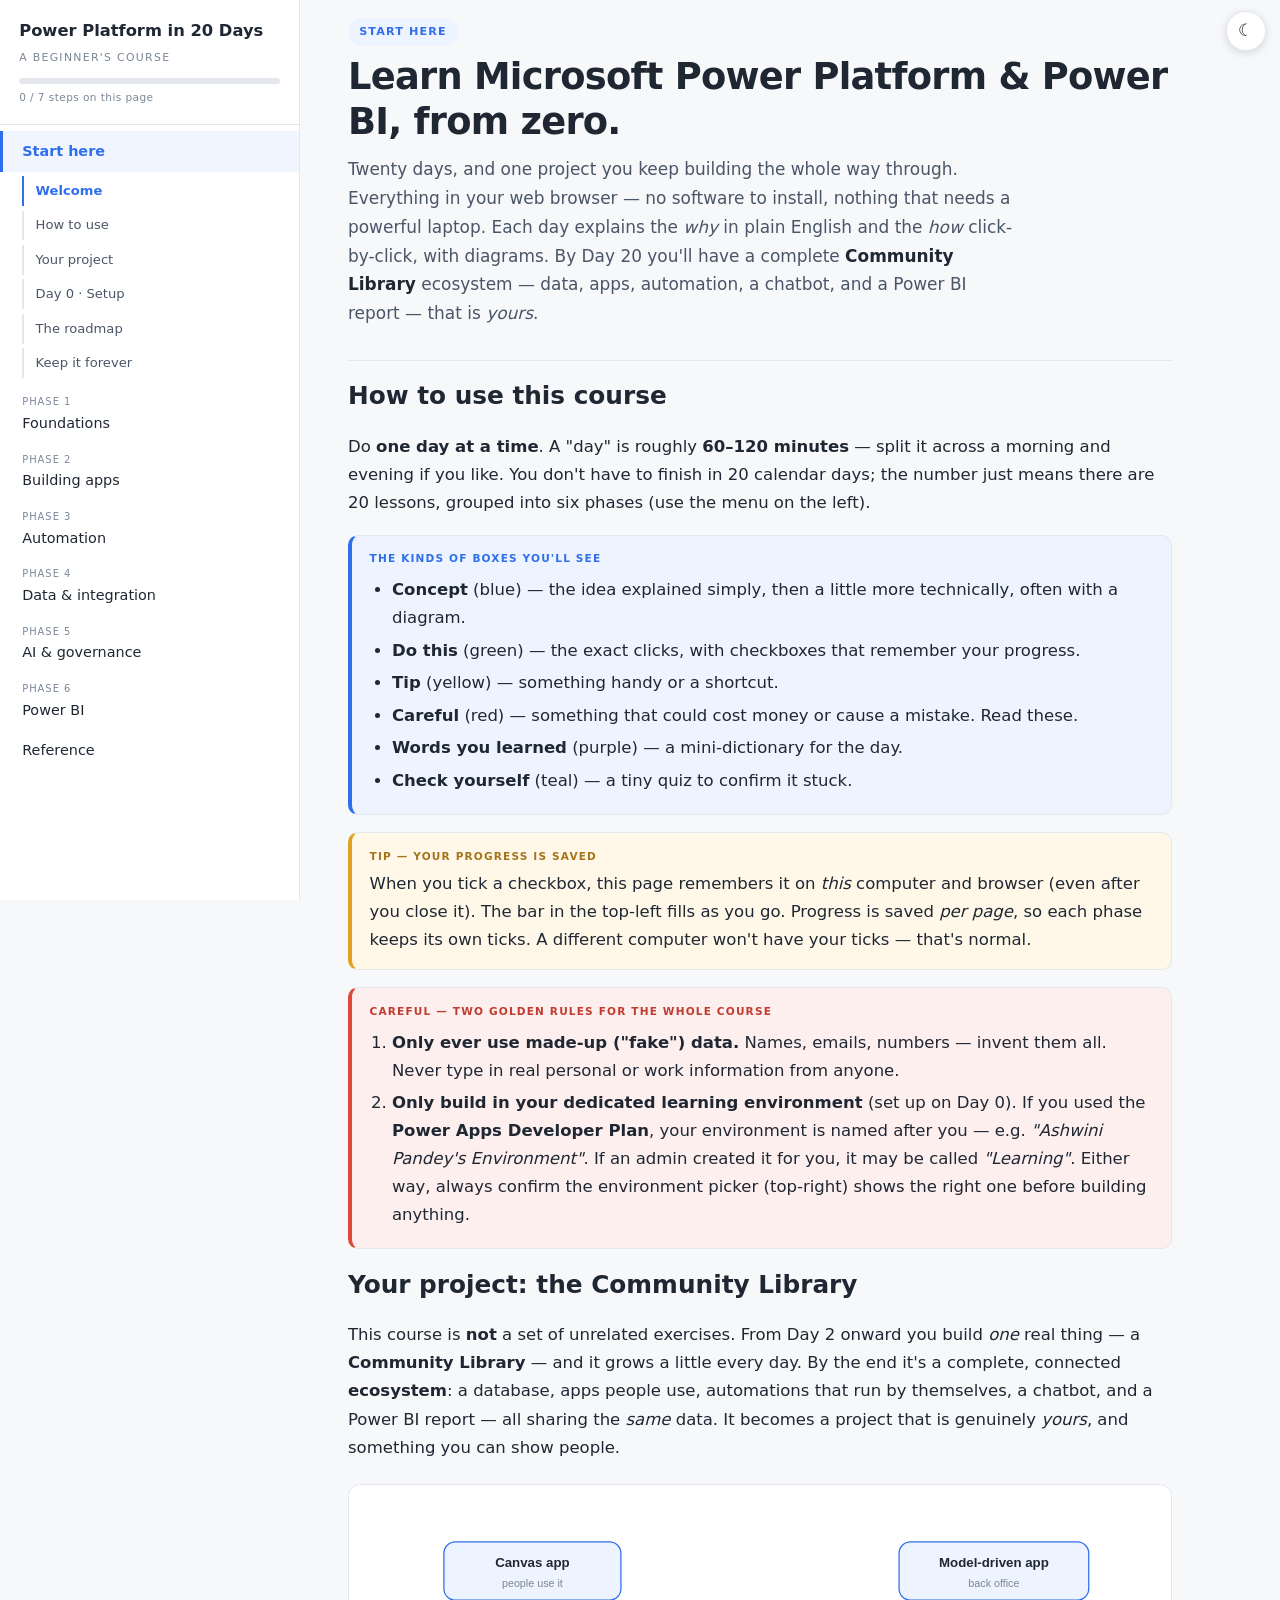
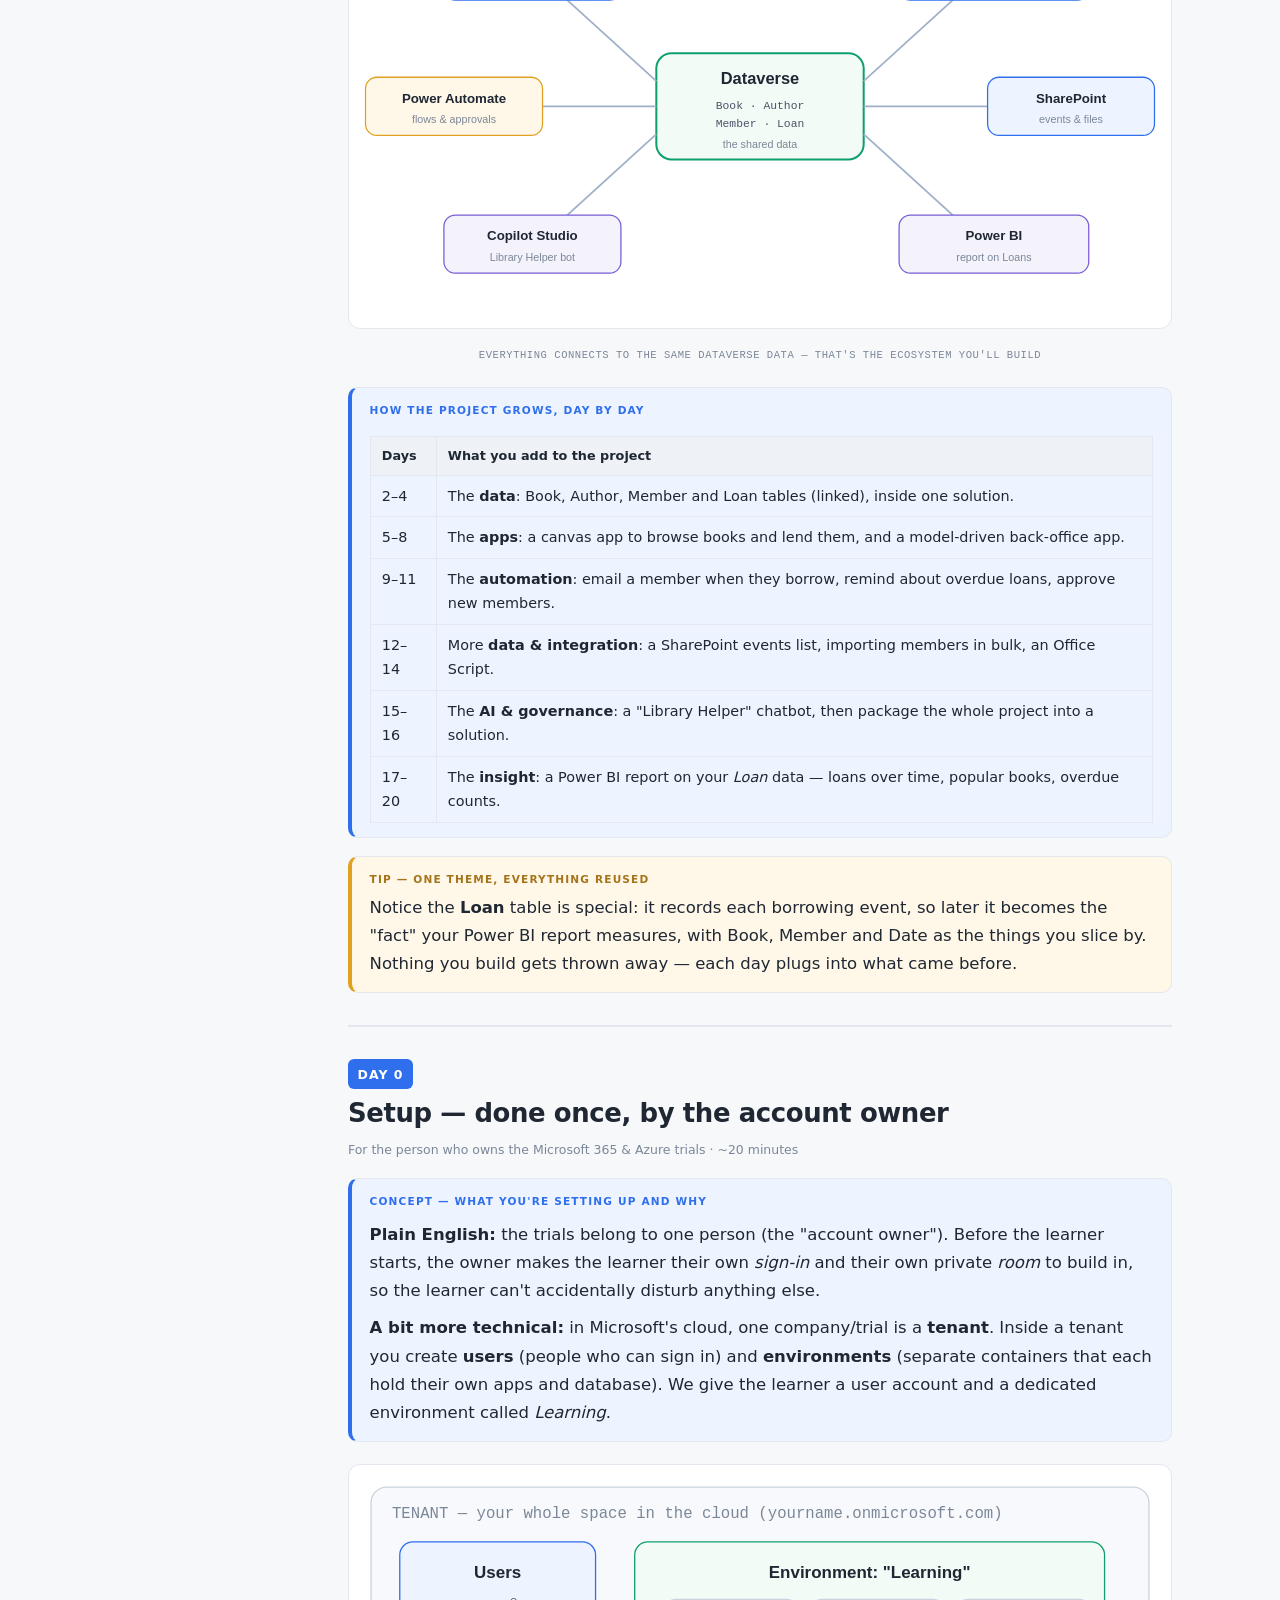
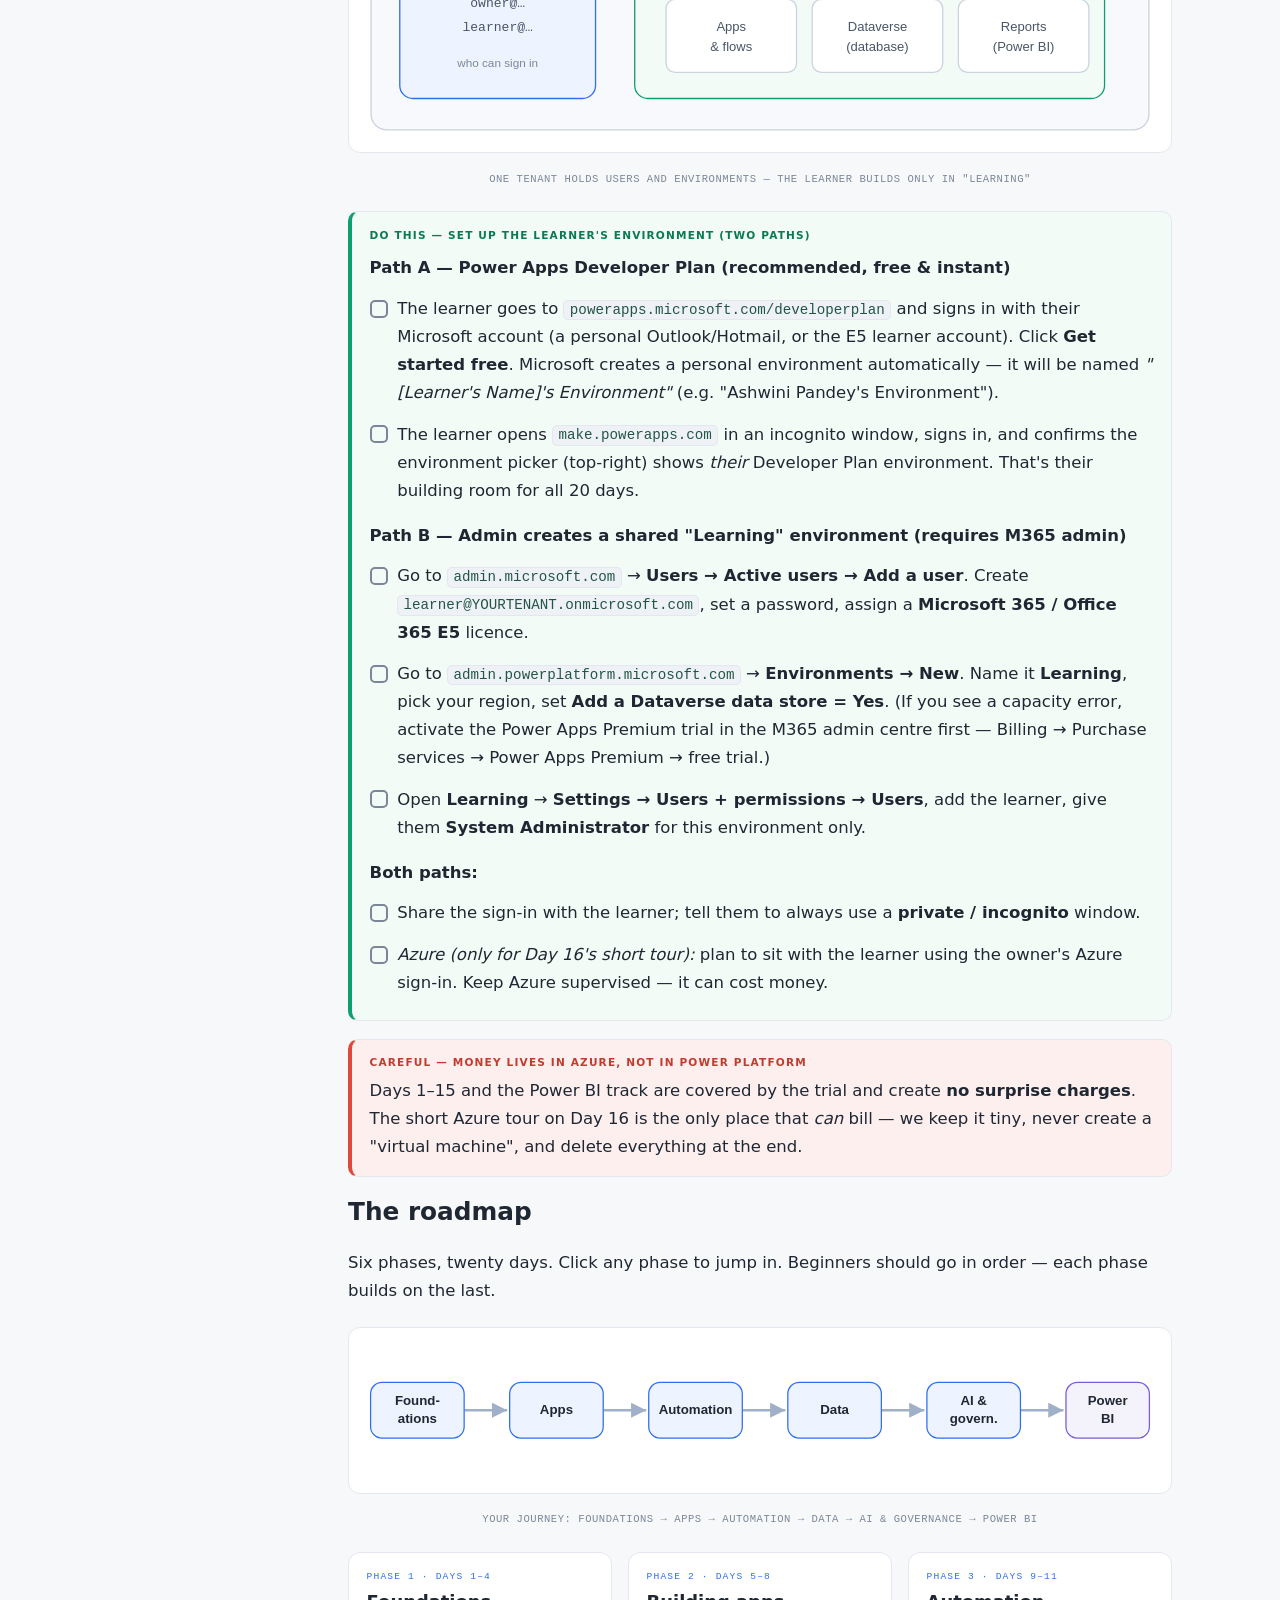
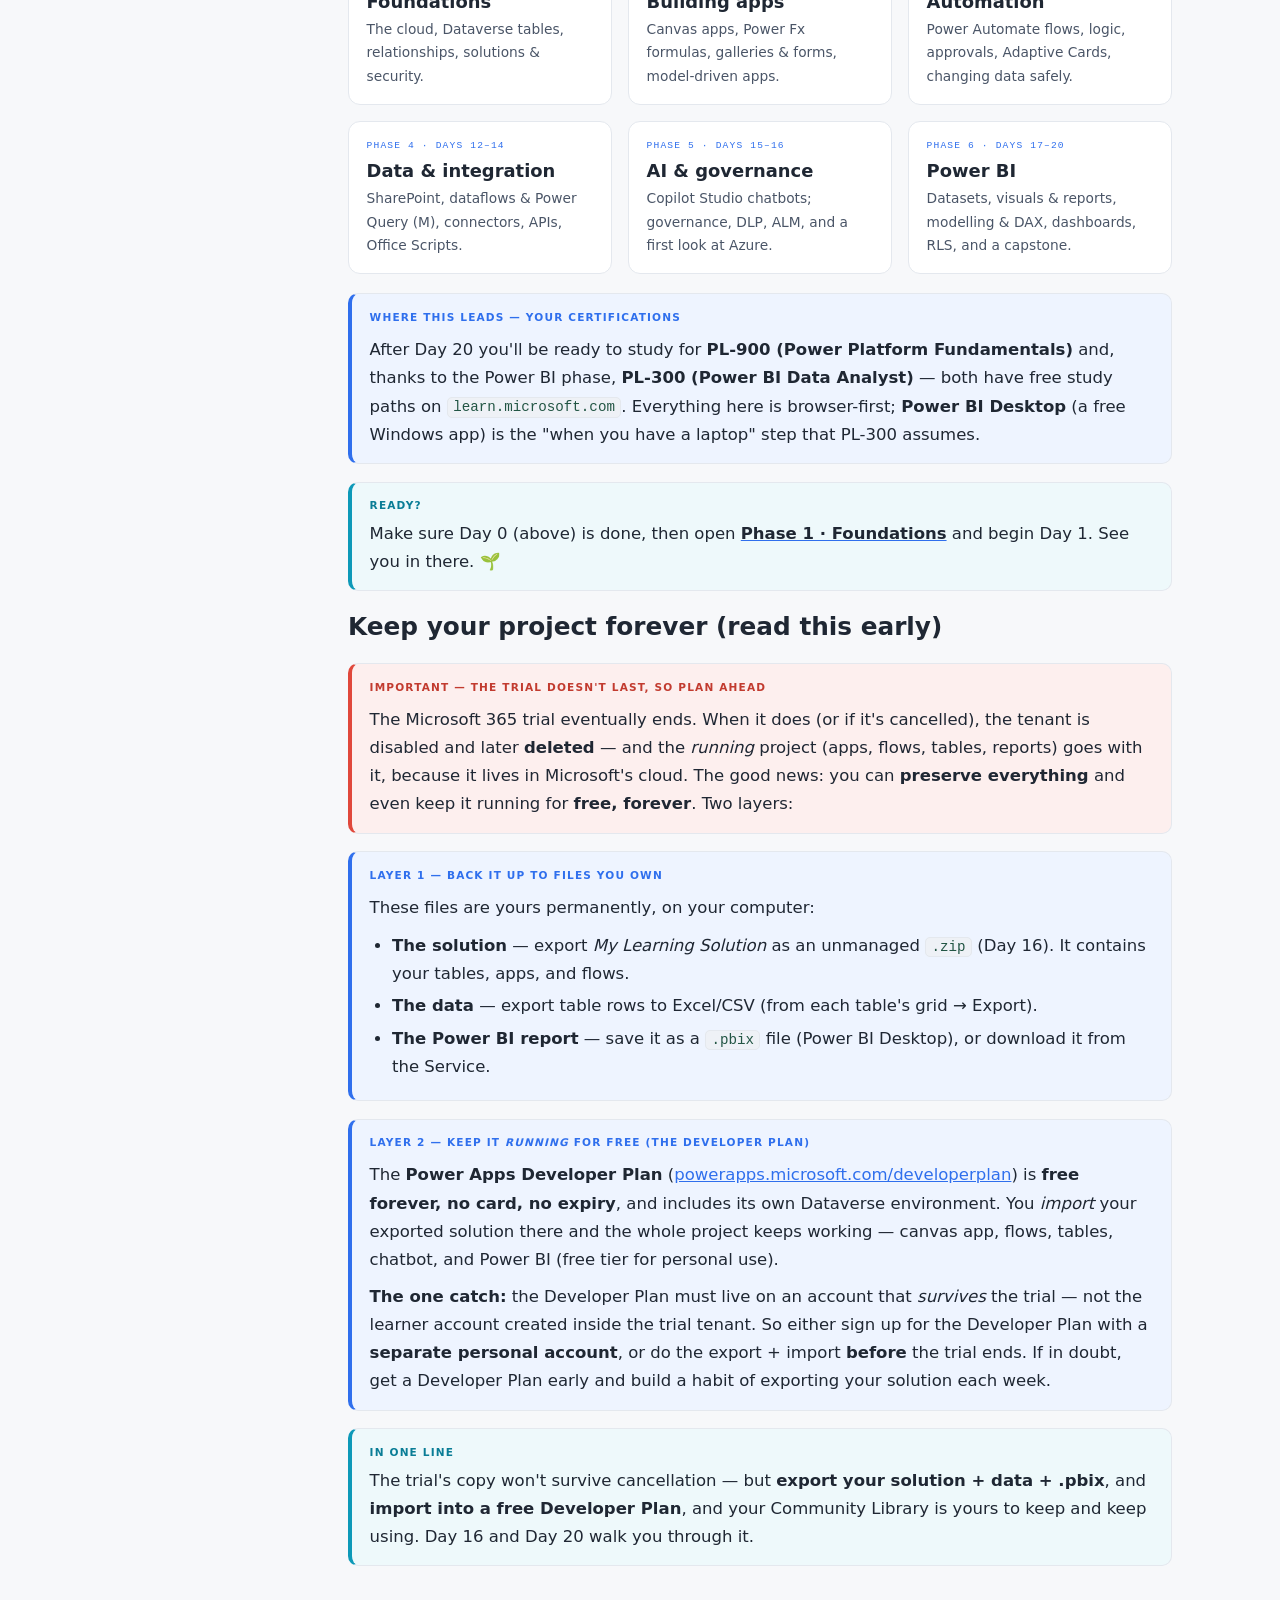
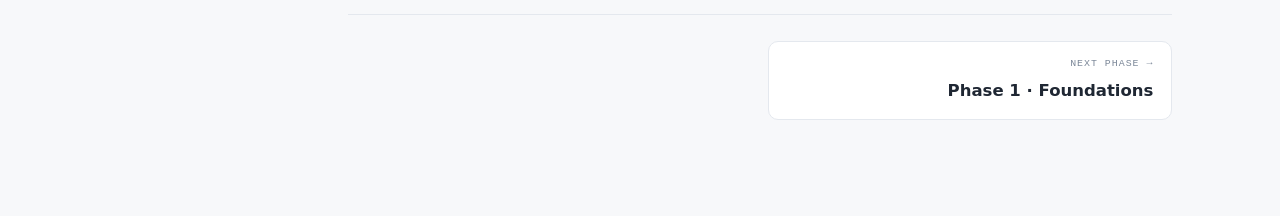
==== commit d522b283: "Clarify environment name for Developer Plan users (e.g. Ashwini Pandey's Environment) Updated Day 0 " ====
--- a/index.html
+++ b/index.html
@@ -55,8 +55,10 @@
 <ol>
 <li><strong>Only ever use made-up ("fake") data.</strong> Names, emails, numbers — invent them all.
 Never type in real personal or work information from anyone.</li>
-<li><strong>Only build in the environment called "Learning"</strong> (set up on Day 0). This keeps your
-practice cleanly separate from anything else in the account.</li>
+<li><strong>Only build in your dedicated learning environment</strong> (set up on Day 0). If you used the
+<strong>Power Apps Developer Plan</strong>, your environment is named after you — e.g. <em>"Ashwini
+Pandey's Environment"</em>. If an admin created it for you, it may be called <em>"Learning"</em>.
+Either way, always confirm the environment picker (top-right) shows the right one before building anything.</li>
 </ol></div>
 </section>
 
@@ -156,13 +158,22 @@
 <figcaption>One tenant holds users and environments — the learner builds only in "Learning"</figcaption>
 </figure>
 
-<div class="card c-do"><span class="lab">Do this — owner sets up the learner</span>
+<div class="card c-do"><span class="lab">Do this — set up the learner's environment (two paths)</span>
+<p style="margin:.6rem 0 .4rem"><strong>Path A — Power Apps Developer Plan (recommended, free &amp; instant)</strong></p>
 <ul class="tasks">
-<li><span class="box"></span><span class="txt">Go to <code>admin.microsoft.com</code> → <strong>Users → Active users → Add a user</strong>. Create <code>learner@YOURTENANT.onmicrosoft.com</code>, set a password, assign a <strong>Microsoft 365 / Office 365 E5</strong> licence (Power Platform &amp; Power BI included).</span></li>
-<li><span class="box"></span><span class="txt">Go to <code>admin.powerplatform.microsoft.com</code> → <strong>Environments → New</strong>. Name it <strong>Learning</strong>, pick your region, set <strong>Add a Dataverse data store = Yes</strong>.</span></li>
-<li><span class="box"></span><span class="txt">Open <strong>Learning</strong> → <strong>Settings → Users + permissions</strong>, add the learner, give them <strong>System Administrator</strong> for this environment only (it's an isolated practice room).</span></li>
+<li><span class="box"></span><span class="txt">The learner goes to <code>powerapps.microsoft.com/developerplan</code> and signs in with their Microsoft account (a personal Outlook/Hotmail, or the E5 learner account). Click <strong>Get started free</strong>. Microsoft creates a personal environment automatically — it will be named <em>"[Learner's Name]'s Environment"</em> (e.g. "Ashwini Pandey's Environment").</span></li>
+<li><span class="box"></span><span class="txt">The learner opens <code>make.powerapps.com</code> in an incognito window, signs in, and confirms the environment picker (top-right) shows <em>their</em> Developer Plan environment. That's their building room for all 20 days.</span></li>
+</ul>
+<p style="margin:.8rem 0 .4rem"><strong>Path B — Admin creates a shared "Learning" environment (requires M365 admin)</strong></p>
+<ul class="tasks">
+<li><span class="box"></span><span class="txt">Go to <code>admin.microsoft.com</code> → <strong>Users → Active users → Add a user</strong>. Create <code>learner@YOURTENANT.onmicrosoft.com</code>, set a password, assign a <strong>Microsoft 365 / Office 365 E5</strong> licence.</span></li>
+<li><span class="box"></span><span class="txt">Go to <code>admin.powerplatform.microsoft.com</code> → <strong>Environments → New</strong>. Name it <strong>Learning</strong>, pick your region, set <strong>Add a Dataverse data store = Yes</strong>. (If you see a capacity error, activate the Power Apps Premium trial in the M365 admin centre first — Billing → Purchase services → Power Apps Premium → free trial.)</span></li>
+<li><span class="box"></span><span class="txt">Open <strong>Learning</strong> → <strong>Settings → Users + permissions → Users</strong>, add the learner, give them <strong>System Administrator</strong> for this environment only.</span></li>
+</ul>
+<p style="margin:.8rem 0 .4rem"><strong>Both paths:</strong></p>
+<ul class="tasks">
 <li><span class="box"></span><span class="txt">Share the sign-in with the learner; tell them to always use a <strong>private / incognito</strong> window.</span></li>
-<li><span class="box"></span><span class="txt"><em>Azure (only for Day 16's short tour):</em> plan to sit with the learner using the owner's Azure sign-in, or add the learner as a limited user. Keep Azure supervised — it can cost money.</span></li>
+<li><span class="box"></span><span class="txt"><em>Azure (only for Day 16's short tour):</em> plan to sit with the learner using the owner's Azure sign-in. Keep Azure supervised — it can cost money.</span></li>
 </ul></div>
 
 <div class="card c-warn"><span class="lab">Careful — money lives in Azure, not in Power Platform</span>
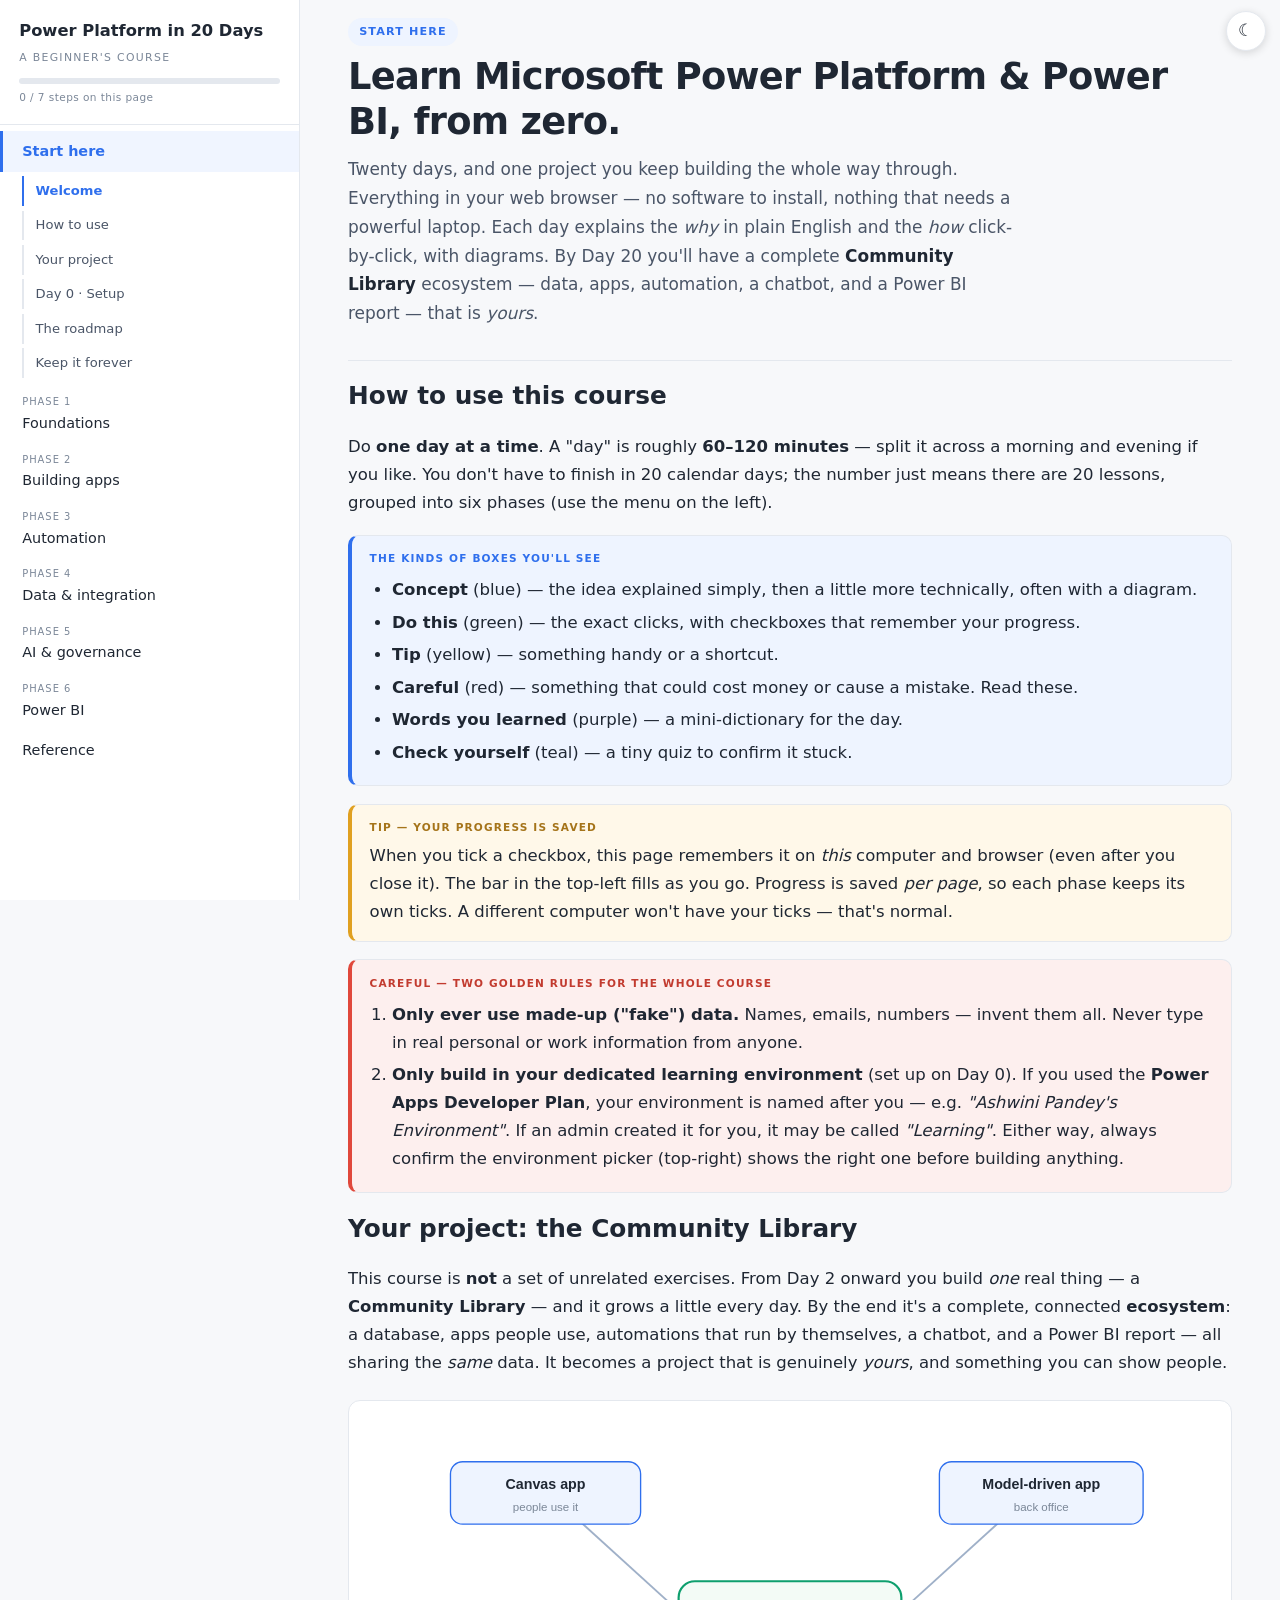
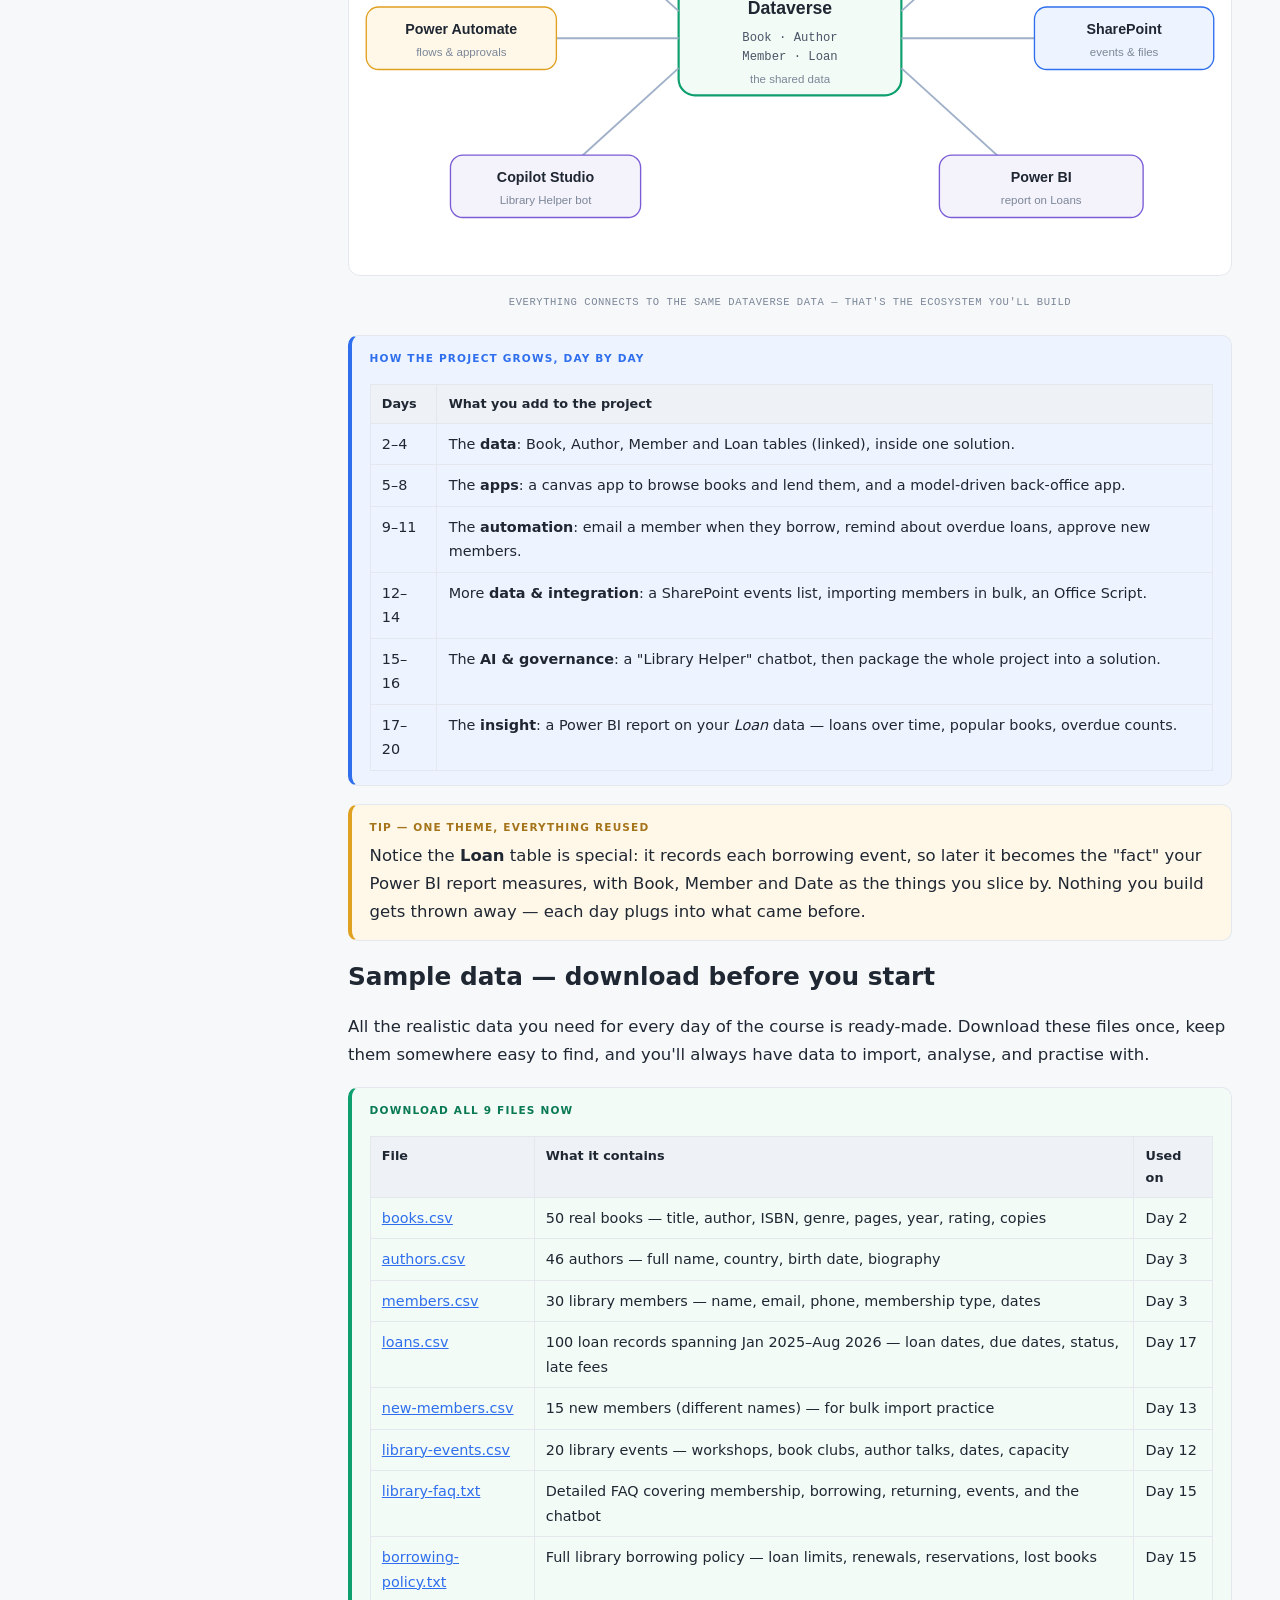
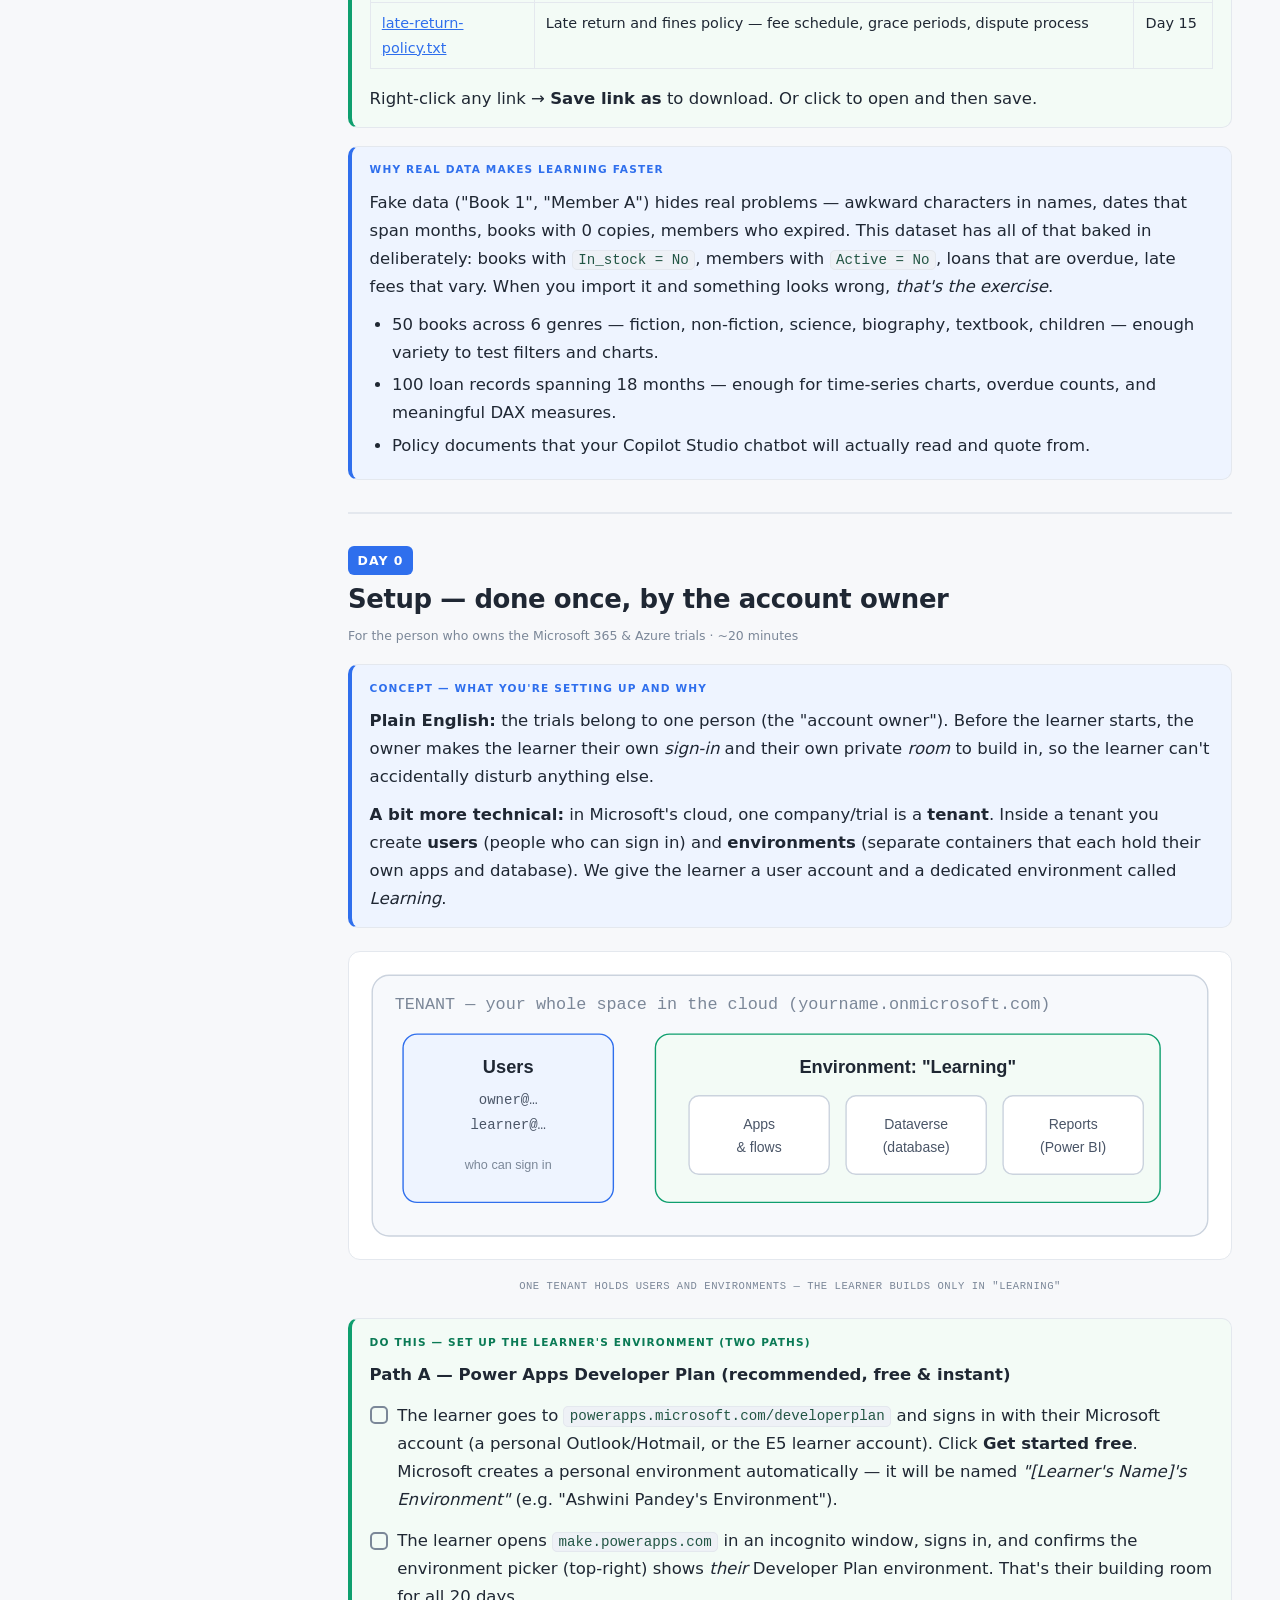
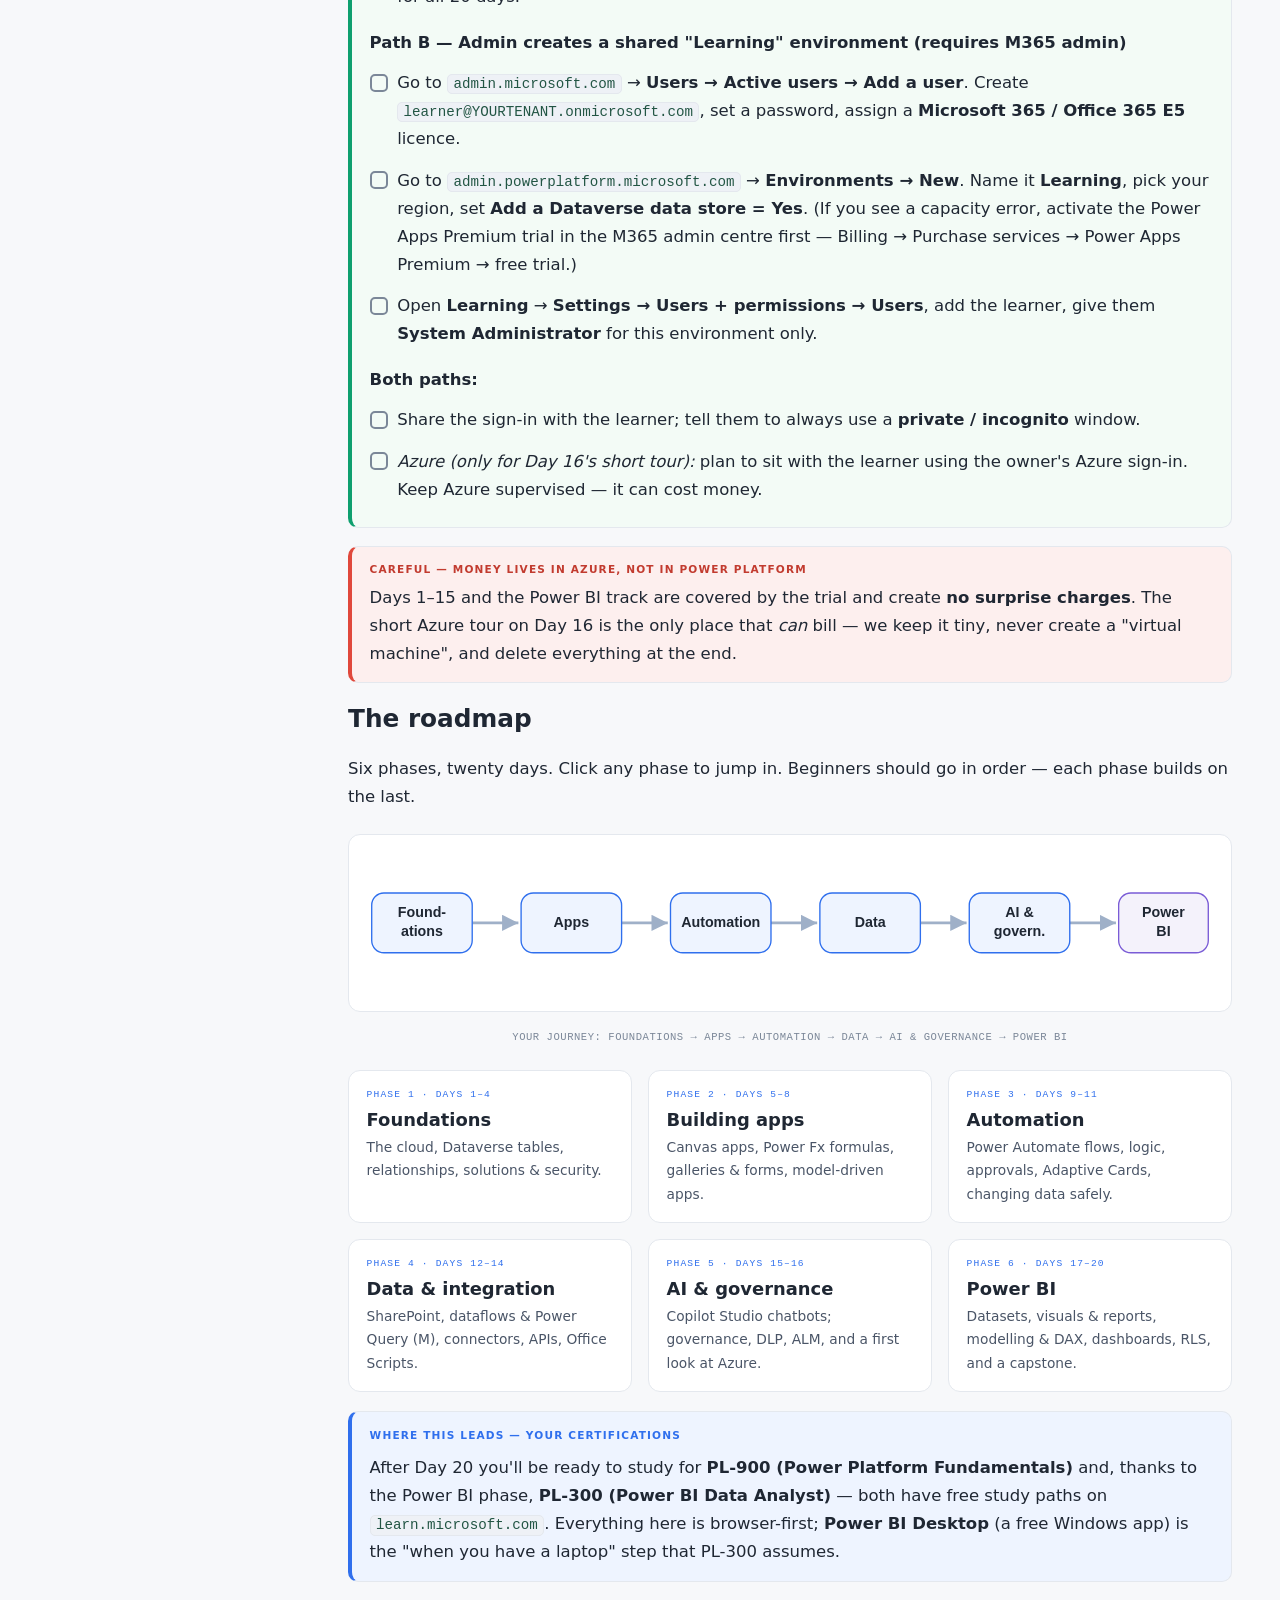
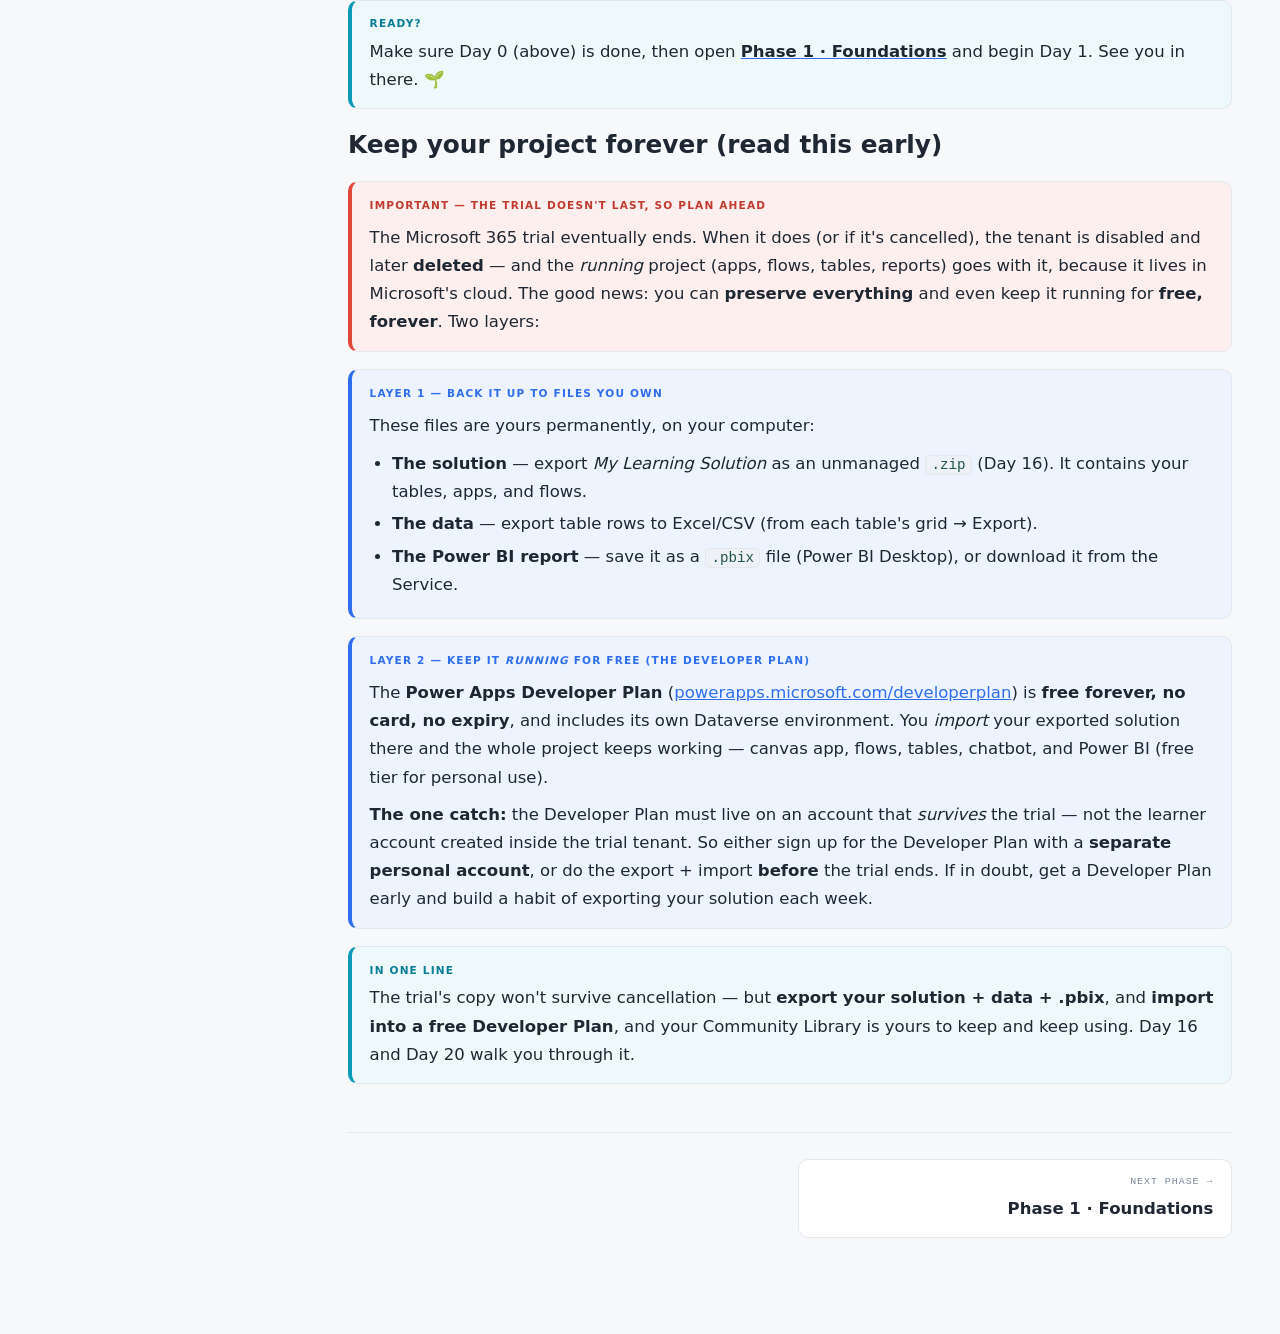
==== commit 3c07cb8a: "Add 9 sample data files and wire into course HTML All real-world datasets for the Community Library " ====
--- a/index.html
+++ b/index.html
@@ -119,6 +119,40 @@
 build gets thrown away — each day plugs into what came before.</div>
 </section>
 
+<section id="sample-data">
+<h2>Sample data — download before you start</h2>
+<p>All the realistic data you need for every day of the course is ready-made. Download these files once,
+keep them somewhere easy to find, and you'll always have data to import, analyse, and practise with.</p>
+
+<div class="card c-do"><span class="lab">Download all 9 files now</span>
+<table>
+<tr><th>File</th><th>What it contains</th><th>Used on</th></tr>
+<tr><td><a href="sample-data/books.csv">books.csv</a></td><td>50 real books — title, author, ISBN, genre, pages, year, rating, copies</td><td>Day 2</td></tr>
+<tr><td><a href="sample-data/authors.csv">authors.csv</a></td><td>46 authors — full name, country, birth date, biography</td><td>Day 3</td></tr>
+<tr><td><a href="sample-data/members.csv">members.csv</a></td><td>30 library members — name, email, phone, membership type, dates</td><td>Day 3</td></tr>
+<tr><td><a href="sample-data/loans.csv">loans.csv</a></td><td>100 loan records spanning Jan 2025–Aug 2026 — loan dates, due dates, status, late fees</td><td>Day 17</td></tr>
+<tr><td><a href="sample-data/new-members.csv">new-members.csv</a></td><td>15 new members (different names) — for bulk import practice</td><td>Day 13</td></tr>
+<tr><td><a href="sample-data/library-events.csv">library-events.csv</a></td><td>20 library events — workshops, book clubs, author talks, dates, capacity</td><td>Day 12</td></tr>
+<tr><td><a href="sample-data/library-faq.txt">library-faq.txt</a></td><td>Detailed FAQ covering membership, borrowing, returning, events, and the chatbot</td><td>Day 15</td></tr>
+<tr><td><a href="sample-data/borrowing-policy.txt">borrowing-policy.txt</a></td><td>Full library borrowing policy — loan limits, renewals, reservations, lost books</td><td>Day 15</td></tr>
+<tr><td><a href="sample-data/late-return-policy.txt">late-return-policy.txt</a></td><td>Late return and fines policy — fee schedule, grace periods, dispute process</td><td>Day 15</td></tr>
+</table>
+<p style="margin-top:.8rem">Right-click any link → <strong>Save link as</strong> to download. Or click to open and then save.</p>
+</div>
+
+<div class="card c-concept"><span class="lab">Why real data makes learning faster</span>
+<p>Fake data ("Book 1", "Member A") hides real problems — awkward characters in names, dates that span
+months, books with 0 copies, members who expired. This dataset has all of that baked in deliberately:
+books with <code>In_stock = No</code>, members with <code>Active = No</code>, loans that are overdue,
+late fees that vary. When you import it and something looks wrong, <em>that's the exercise</em>.</p>
+<ul>
+<li>50 books across 6 genres — fiction, non-fiction, science, biography, textbook, children — enough variety to test filters and charts.</li>
+<li>100 loan records spanning 18 months — enough for time-series charts, overdue counts, and meaningful DAX measures.</li>
+<li>Policy documents that your Copilot Studio chatbot will actually read and quote from.</li>
+</ul>
+</div>
+</section>
+
 <section class="day" id="setup">
 <div class="dhead"><span class="dnum">Day 0</span></div>
 <h2>Setup — done once, by the account owner</h2>
--- a/assets/course.css
+++ b/assets/course.css
@@ -44,7 +44,7 @@
 .subs a.on{color:var(--accent);border-left-color:var(--accent);font-weight:600}
 
 /* ---- main ---- */
-main{margin-left:var(--rail);max-width:920px;padding:0 3rem 6rem}
+main{margin-left:var(--rail);padding:0 3rem 6rem}
 .wrap{padding-top:1.6rem}
 .crumb{font-family:var(--mono);font-size:.66rem;letter-spacing:.1em;text-transform:uppercase;color:var(--ink3);
   padding-top:1.6rem}
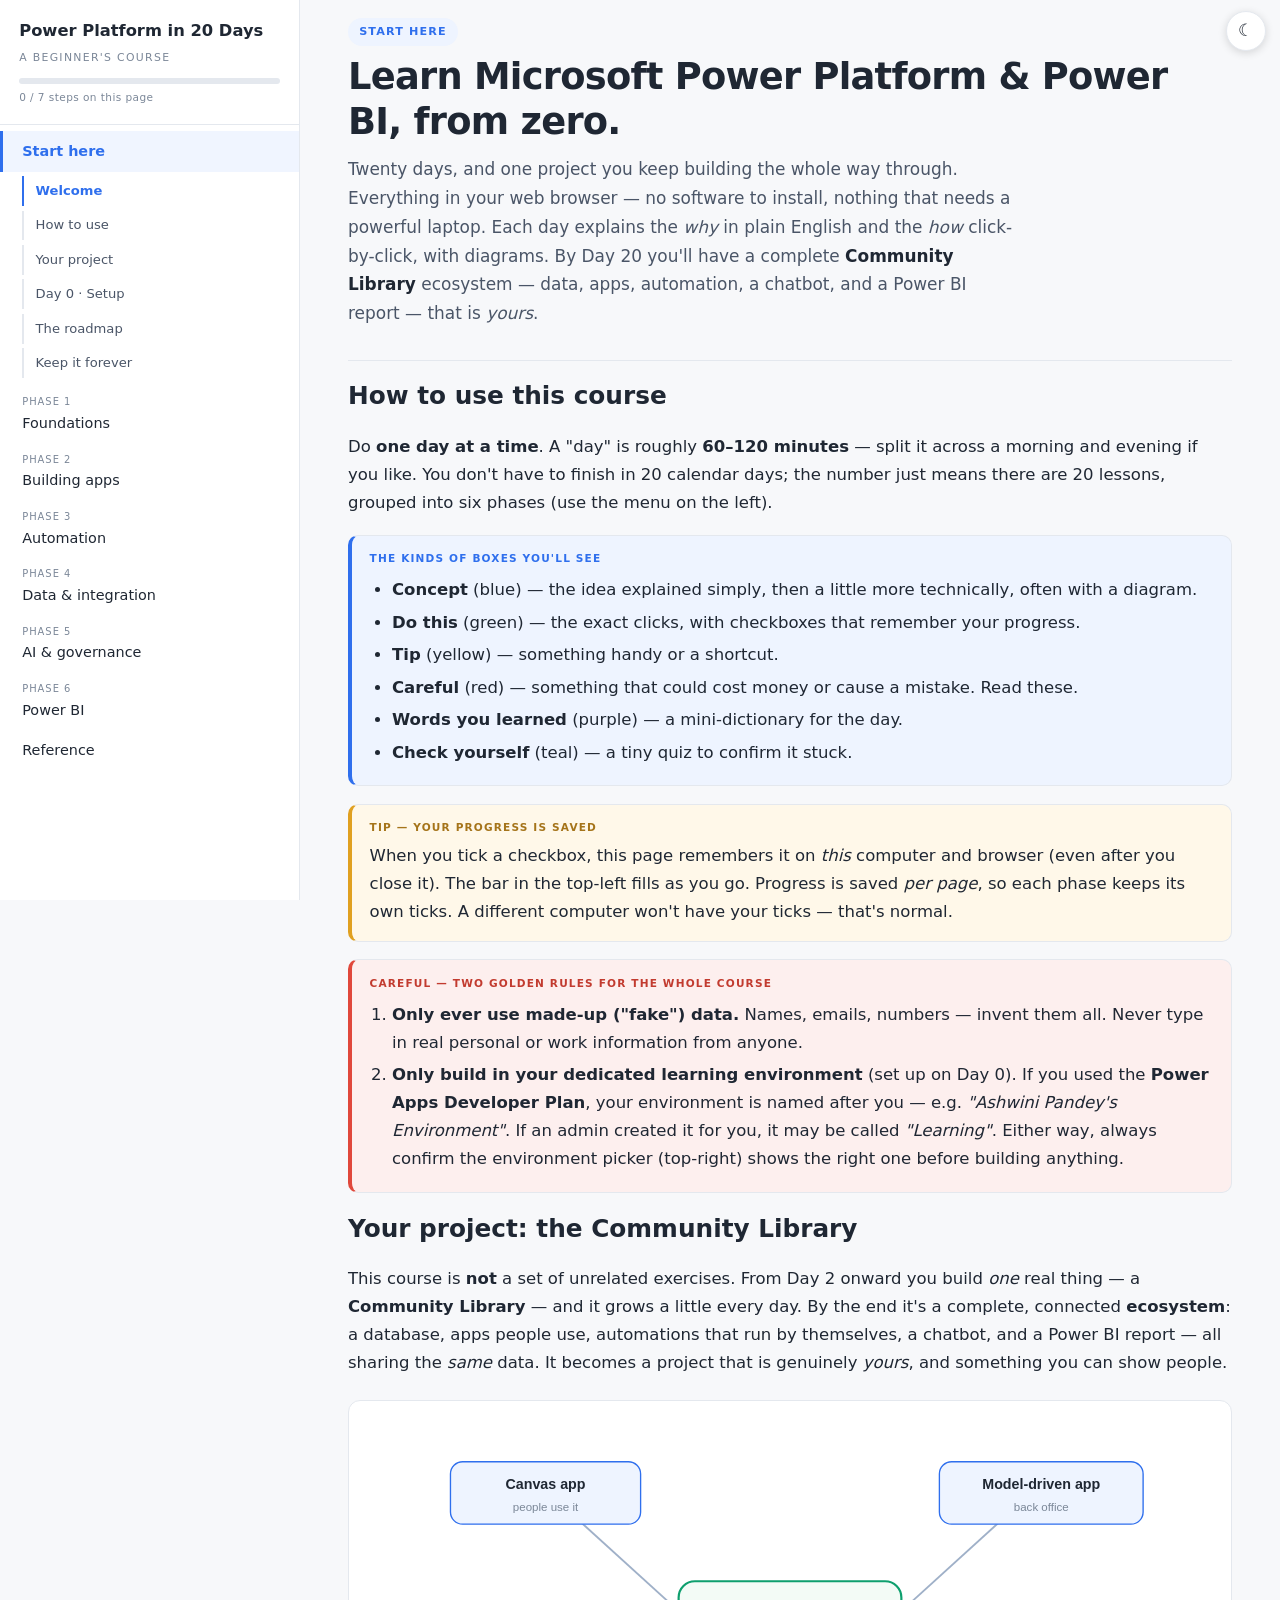
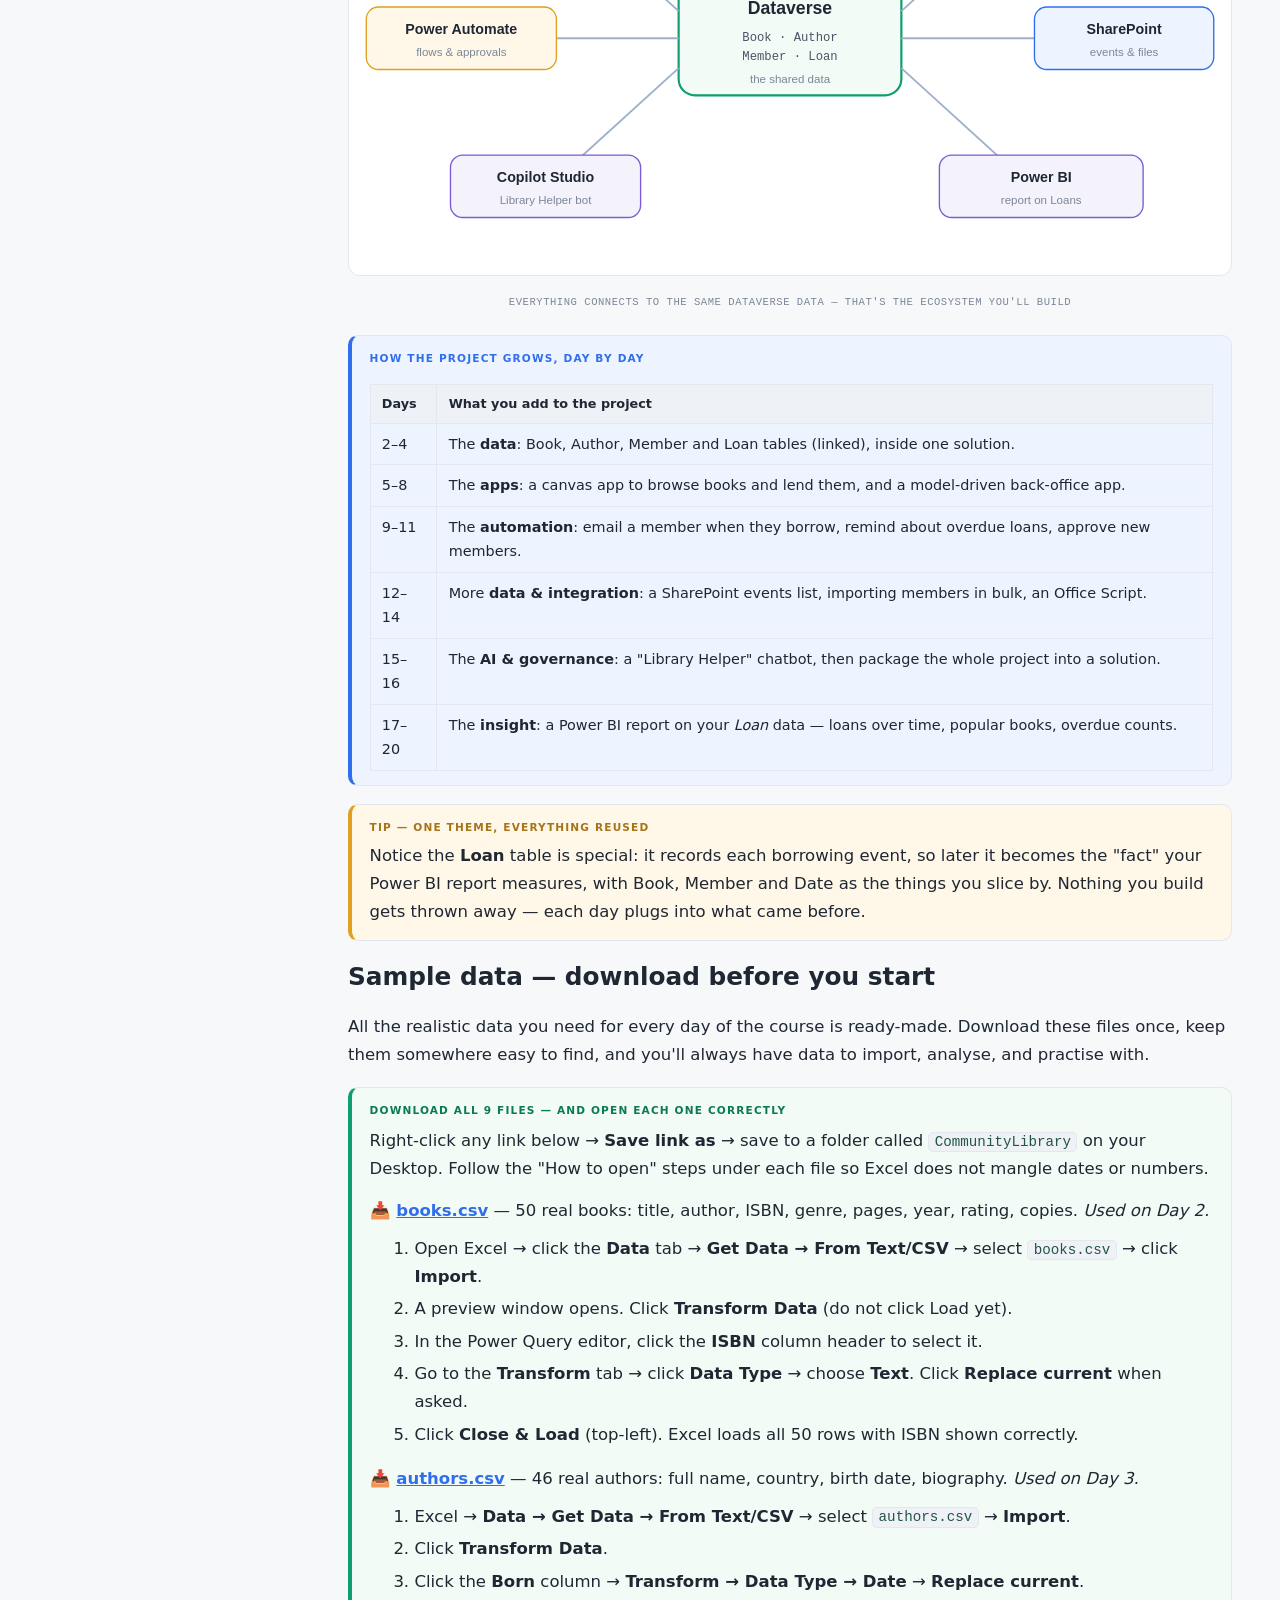
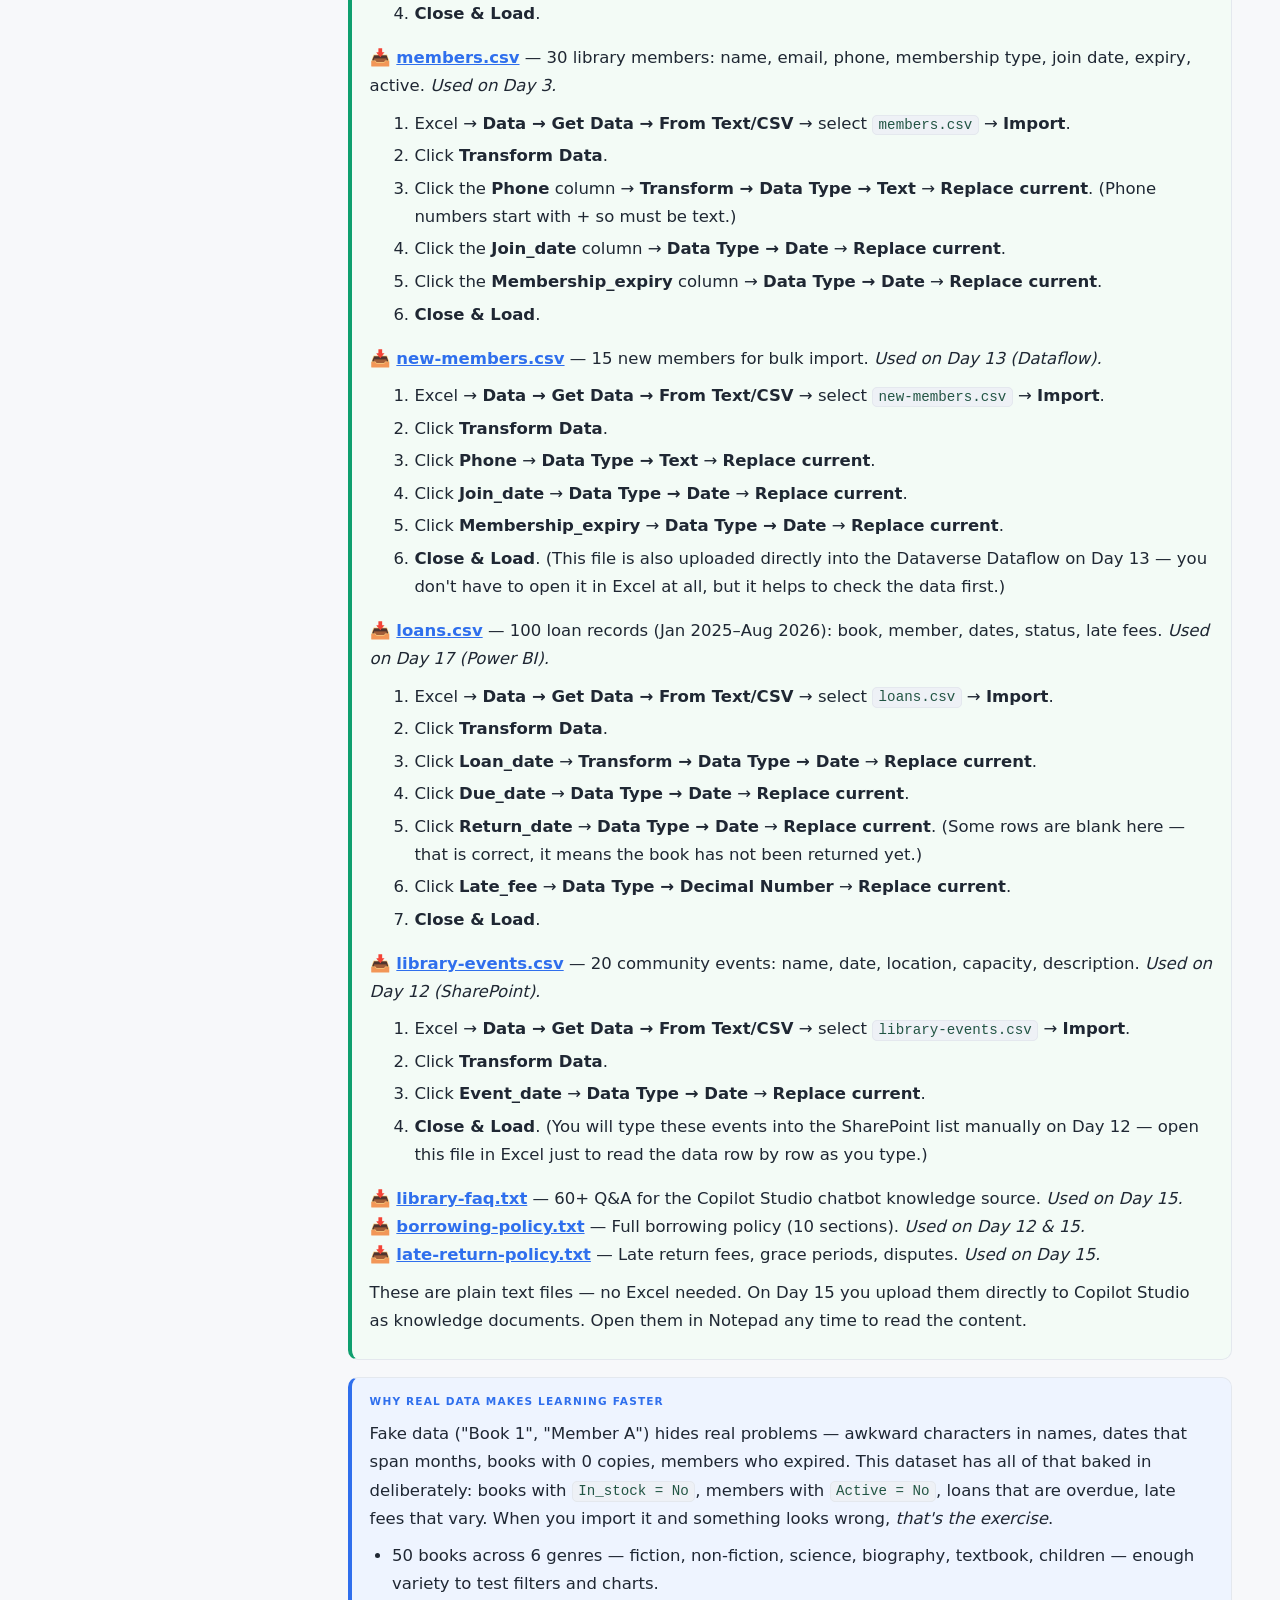
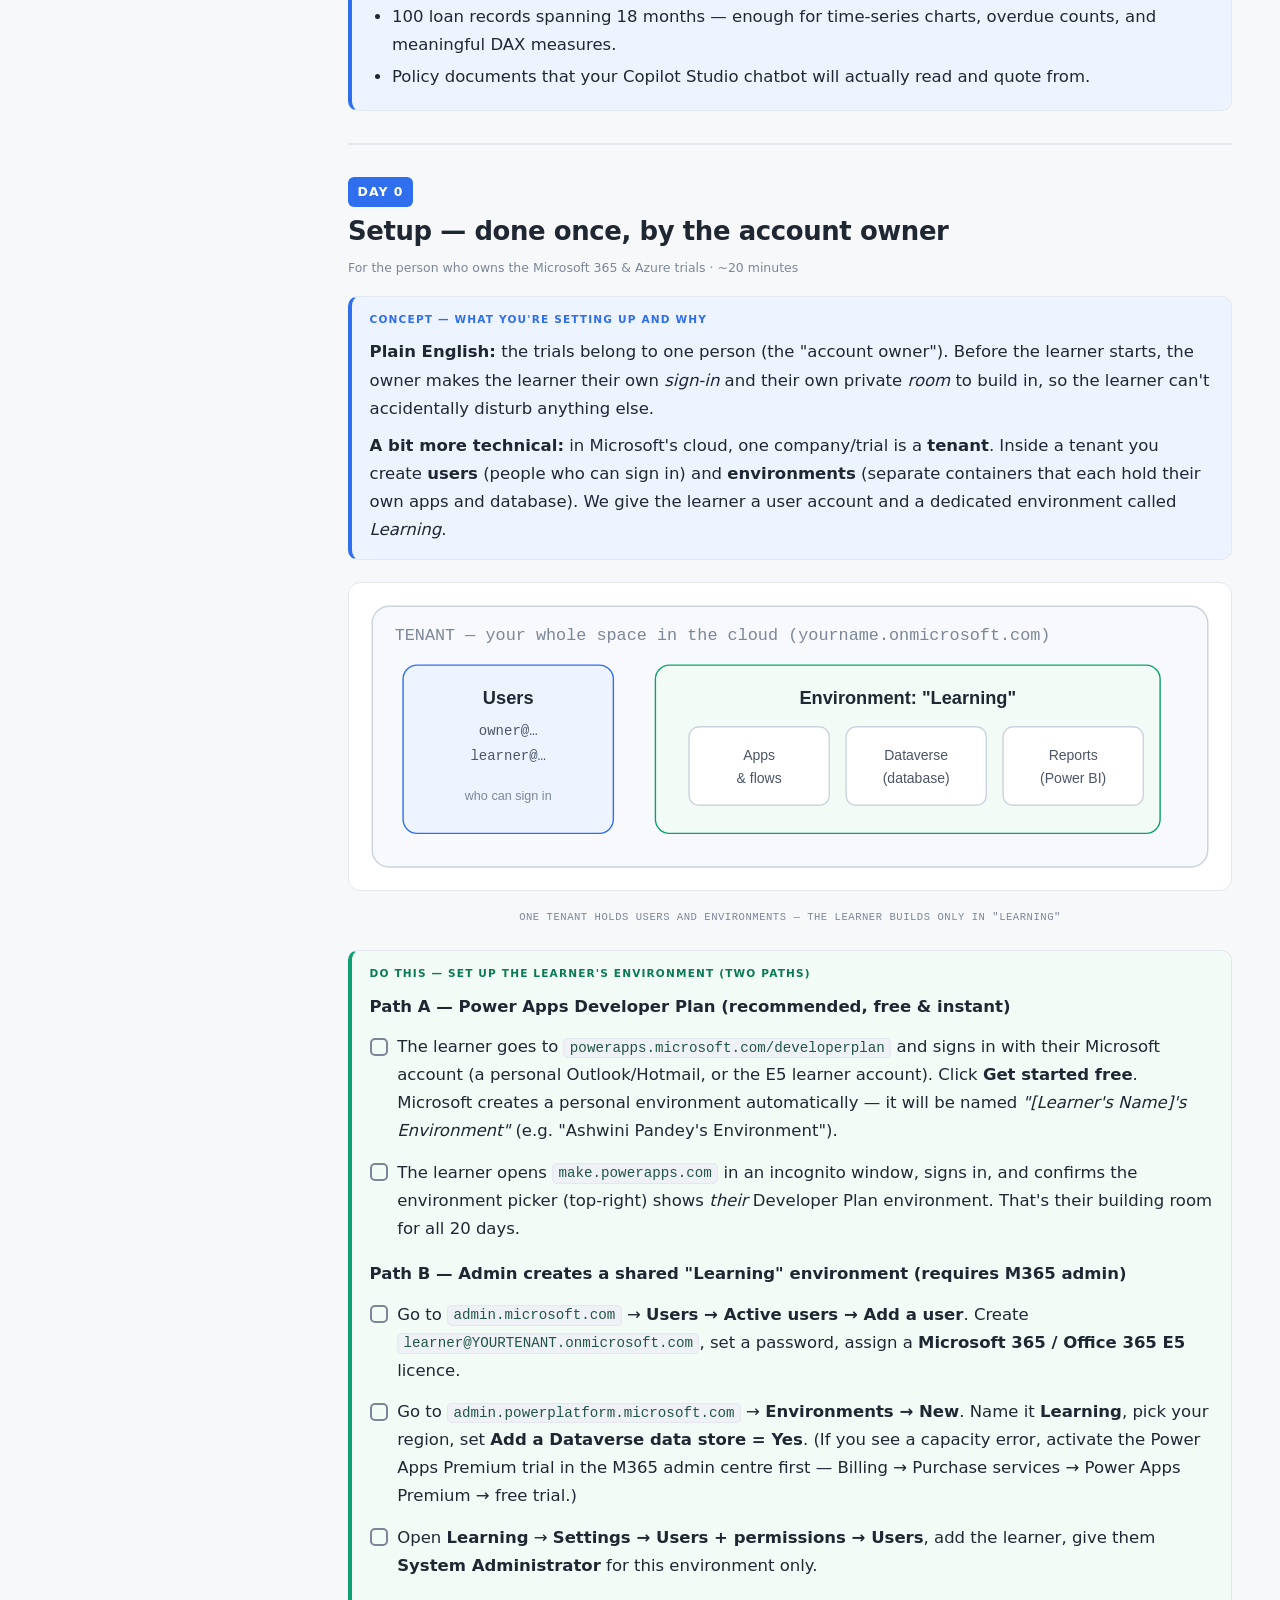
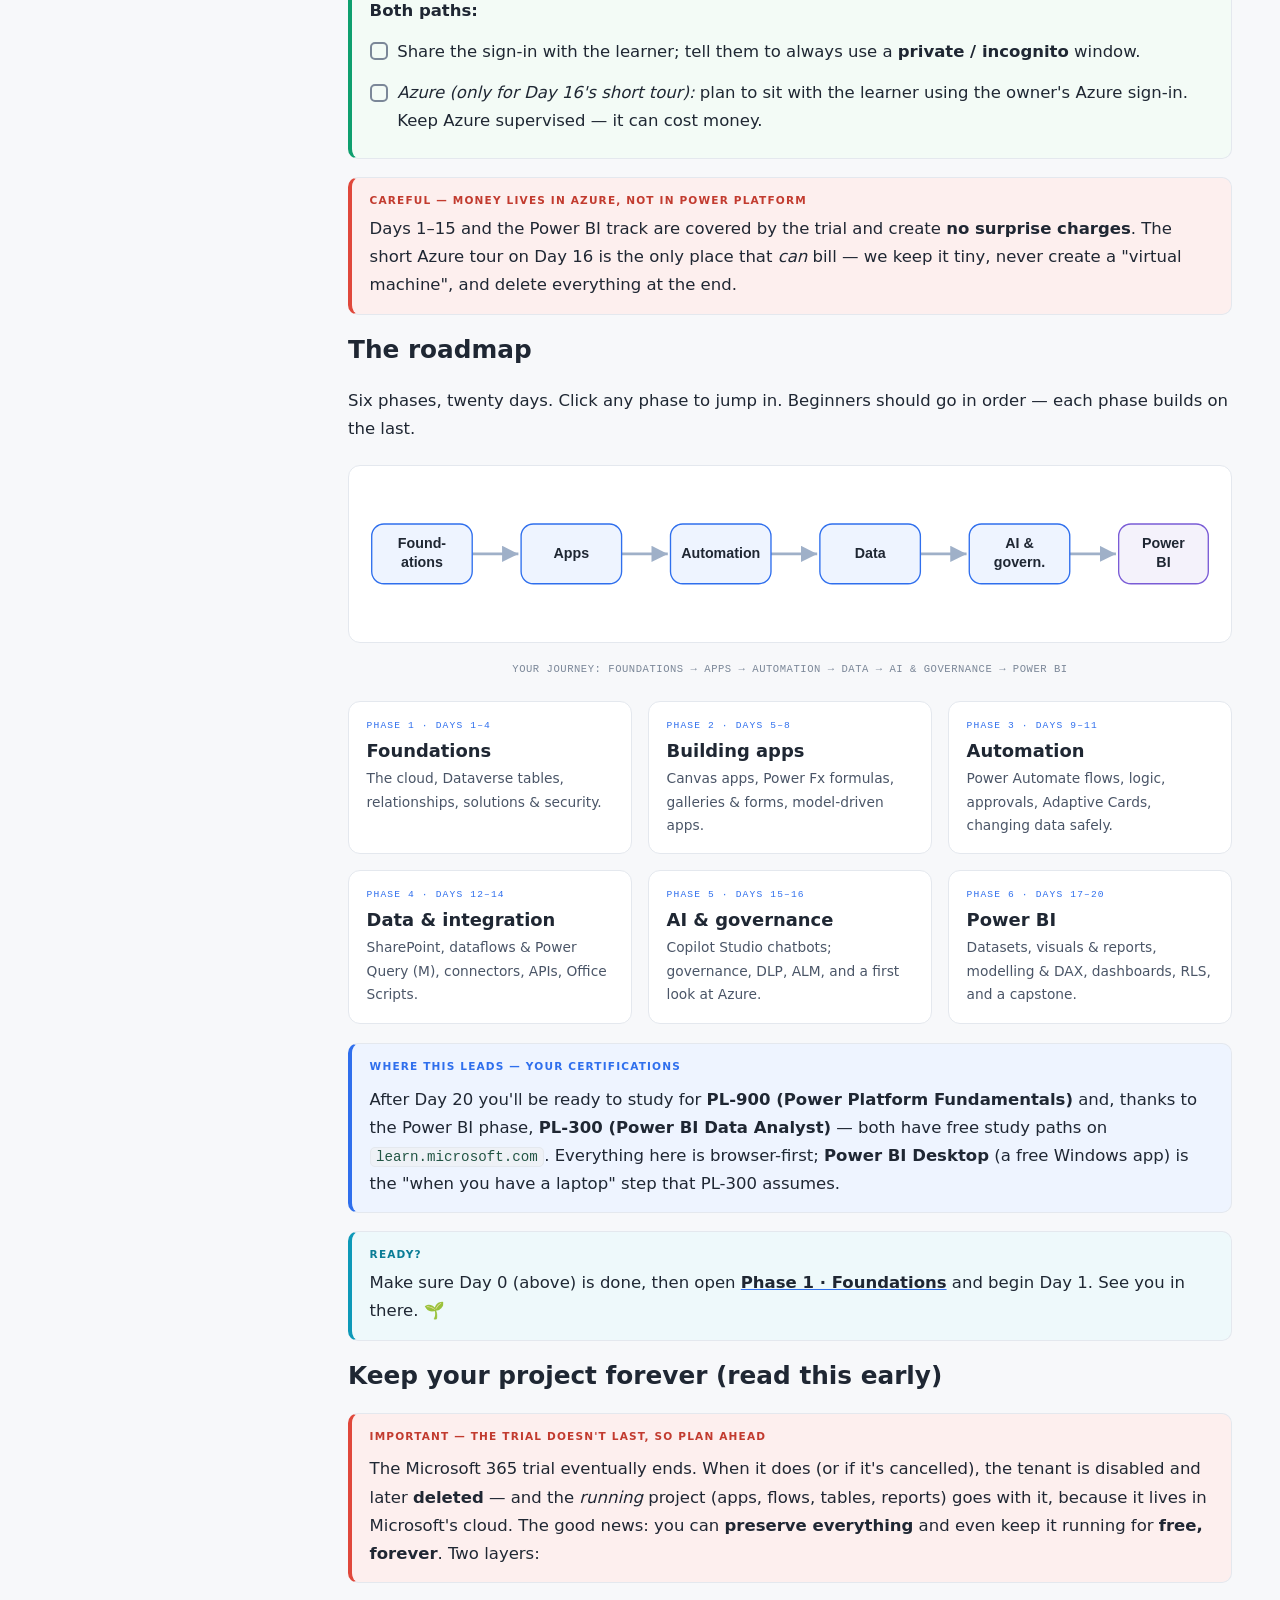
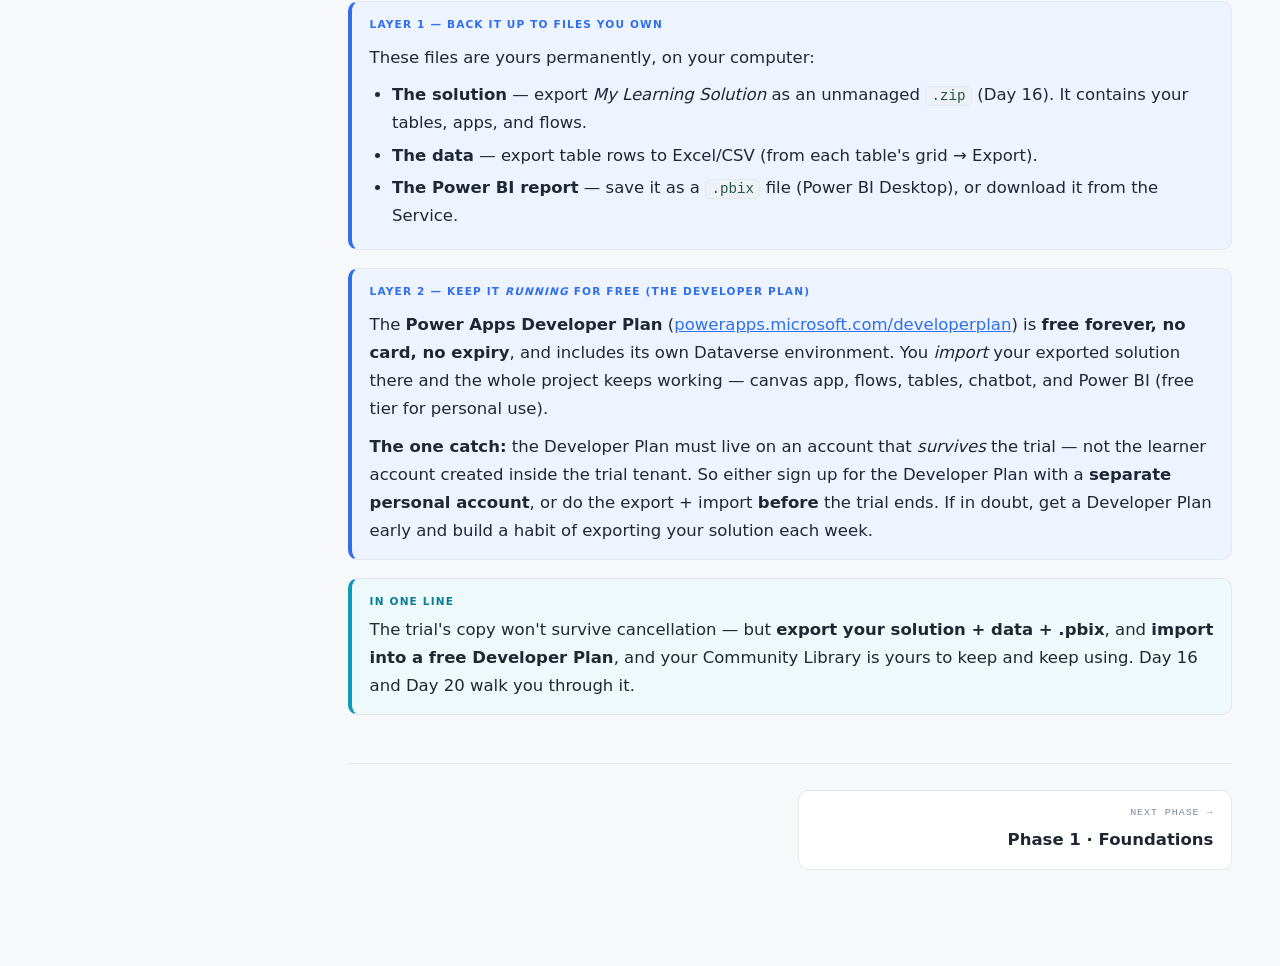
==== commit 1d0036a3: "Add Excel import steps below each CSV download link in Sample Data section Each CSV file that needs " ====
--- a/index.html
+++ b/index.html
@@ -124,20 +124,76 @@
 <p>All the realistic data you need for every day of the course is ready-made. Download these files once,
 keep them somewhere easy to find, and you'll always have data to import, analyse, and practise with.</p>
 
-<div class="card c-do"><span class="lab">Download all 9 files now</span>
-<table>
-<tr><th>File</th><th>What it contains</th><th>Used on</th></tr>
-<tr><td><a href="sample-data/books.csv">books.csv</a></td><td>50 real books — title, author, ISBN, genre, pages, year, rating, copies</td><td>Day 2</td></tr>
-<tr><td><a href="sample-data/authors.csv">authors.csv</a></td><td>46 authors — full name, country, birth date, biography</td><td>Day 3</td></tr>
-<tr><td><a href="sample-data/members.csv">members.csv</a></td><td>30 library members — name, email, phone, membership type, dates</td><td>Day 3</td></tr>
-<tr><td><a href="sample-data/loans.csv">loans.csv</a></td><td>100 loan records spanning Jan 2025–Aug 2026 — loan dates, due dates, status, late fees</td><td>Day 17</td></tr>
-<tr><td><a href="sample-data/new-members.csv">new-members.csv</a></td><td>15 new members (different names) — for bulk import practice</td><td>Day 13</td></tr>
-<tr><td><a href="sample-data/library-events.csv">library-events.csv</a></td><td>20 library events — workshops, book clubs, author talks, dates, capacity</td><td>Day 12</td></tr>
-<tr><td><a href="sample-data/library-faq.txt">library-faq.txt</a></td><td>Detailed FAQ covering membership, borrowing, returning, events, and the chatbot</td><td>Day 15</td></tr>
-<tr><td><a href="sample-data/borrowing-policy.txt">borrowing-policy.txt</a></td><td>Full library borrowing policy — loan limits, renewals, reservations, lost books</td><td>Day 15</td></tr>
-<tr><td><a href="sample-data/late-return-policy.txt">late-return-policy.txt</a></td><td>Late return and fines policy — fee schedule, grace periods, dispute process</td><td>Day 15</td></tr>
-</table>
-<p style="margin-top:.8rem">Right-click any link → <strong>Save link as</strong> to download. Or click to open and then save.</p>
+<div class="card c-do"><span class="lab">Download all 9 files — and open each one correctly</span>
+<p style="margin:.4rem 0 .9rem">Right-click any link below → <strong>Save link as</strong> → save to a folder called <code>CommunityLibrary</code> on your Desktop. Follow the "How to open" steps under each file so Excel does not mangle dates or numbers.</p>
+
+<!-- books.csv -->
+<p><strong>📥 <a href="sample-data/books.csv" download>books.csv</a></strong> — 50 real books: title, author, ISBN, genre, pages, year, rating, copies. <em>Used on Day 2.</em></p>
+<ol style="margin:.3rem 0 1rem 1.4rem">
+<li>Open Excel → click the <strong>Data</strong> tab → <strong>Get Data → From Text/CSV</strong> → select <code>books.csv</code> → click <strong>Import</strong>.</li>
+<li>A preview window opens. Click <strong>Transform Data</strong> (do not click Load yet).</li>
+<li>In the Power Query editor, click the <strong>ISBN</strong> column header to select it.</li>
+<li>Go to the <strong>Transform</strong> tab → click <strong>Data Type</strong> → choose <strong>Text</strong>. Click <strong>Replace current</strong> when asked.</li>
+<li>Click <strong>Close &amp; Load</strong> (top-left). Excel loads all 50 rows with ISBN shown correctly.</li>
+</ol>
+
+<!-- authors.csv -->
+<p><strong>📥 <a href="sample-data/authors.csv" download>authors.csv</a></strong> — 46 real authors: full name, country, birth date, biography. <em>Used on Day 3.</em></p>
+<ol style="margin:.3rem 0 1rem 1.4rem">
+<li>Excel → <strong>Data → Get Data → From Text/CSV</strong> → select <code>authors.csv</code> → <strong>Import</strong>.</li>
+<li>Click <strong>Transform Data</strong>.</li>
+<li>Click the <strong>Born</strong> column → <strong>Transform → Data Type → Date</strong> → <strong>Replace current</strong>.</li>
+<li><strong>Close &amp; Load</strong>.</li>
+</ol>
+
+<!-- members.csv -->
+<p><strong>📥 <a href="sample-data/members.csv" download>members.csv</a></strong> — 30 library members: name, email, phone, membership type, join date, expiry, active. <em>Used on Day 3.</em></p>
+<ol style="margin:.3rem 0 1rem 1.4rem">
+<li>Excel → <strong>Data → Get Data → From Text/CSV</strong> → select <code>members.csv</code> → <strong>Import</strong>.</li>
+<li>Click <strong>Transform Data</strong>.</li>
+<li>Click the <strong>Phone</strong> column → <strong>Transform → Data Type → Text</strong> → <strong>Replace current</strong>. (Phone numbers start with + so must be text.)</li>
+<li>Click the <strong>Join_date</strong> column → <strong>Data Type → Date</strong> → <strong>Replace current</strong>.</li>
+<li>Click the <strong>Membership_expiry</strong> column → <strong>Data Type → Date</strong> → <strong>Replace current</strong>.</li>
+<li><strong>Close &amp; Load</strong>.</li>
+</ol>
+
+<!-- new-members.csv -->
+<p><strong>📥 <a href="sample-data/new-members.csv" download>new-members.csv</a></strong> — 15 new members for bulk import. <em>Used on Day 13 (Dataflow).</em></p>
+<ol style="margin:.3rem 0 1rem 1.4rem">
+<li>Excel → <strong>Data → Get Data → From Text/CSV</strong> → select <code>new-members.csv</code> → <strong>Import</strong>.</li>
+<li>Click <strong>Transform Data</strong>.</li>
+<li>Click <strong>Phone</strong> → <strong>Data Type → Text</strong> → <strong>Replace current</strong>.</li>
+<li>Click <strong>Join_date</strong> → <strong>Data Type → Date</strong> → <strong>Replace current</strong>.</li>
+<li>Click <strong>Membership_expiry</strong> → <strong>Data Type → Date</strong> → <strong>Replace current</strong>.</li>
+<li><strong>Close &amp; Load</strong>. (This file is also uploaded directly into the Dataverse Dataflow on Day 13 — you don't have to open it in Excel at all, but it helps to check the data first.)</li>
+</ol>
+
+<!-- loans.csv -->
+<p><strong>📥 <a href="sample-data/loans.csv" download>loans.csv</a></strong> — 100 loan records (Jan 2025–Aug 2026): book, member, dates, status, late fees. <em>Used on Day 17 (Power BI).</em></p>
+<ol style="margin:.3rem 0 1rem 1.4rem">
+<li>Excel → <strong>Data → Get Data → From Text/CSV</strong> → select <code>loans.csv</code> → <strong>Import</strong>.</li>
+<li>Click <strong>Transform Data</strong>.</li>
+<li>Click <strong>Loan_date</strong> → <strong>Transform → Data Type → Date</strong> → <strong>Replace current</strong>.</li>
+<li>Click <strong>Due_date</strong> → <strong>Data Type → Date</strong> → <strong>Replace current</strong>.</li>
+<li>Click <strong>Return_date</strong> → <strong>Data Type → Date</strong> → <strong>Replace current</strong>. (Some rows are blank here — that is correct, it means the book has not been returned yet.)</li>
+<li>Click <strong>Late_fee</strong> → <strong>Data Type → Decimal Number</strong> → <strong>Replace current</strong>.</li>
+<li><strong>Close &amp; Load</strong>.</li>
+</ol>
+
+<!-- library-events.csv -->
+<p><strong>📥 <a href="sample-data/library-events.csv" download>library-events.csv</a></strong> — 20 community events: name, date, location, capacity, description. <em>Used on Day 12 (SharePoint).</em></p>
+<ol style="margin:.3rem 0 1rem 1.4rem">
+<li>Excel → <strong>Data → Get Data → From Text/CSV</strong> → select <code>library-events.csv</code> → <strong>Import</strong>.</li>
+<li>Click <strong>Transform Data</strong>.</li>
+<li>Click <strong>Event_date</strong> → <strong>Data Type → Date</strong> → <strong>Replace current</strong>.</li>
+<li><strong>Close &amp; Load</strong>. (You will type these events into the SharePoint list manually on Day 12 — open this file in Excel just to read the data row by row as you type.)</li>
+</ol>
+
+<!-- text files -->
+<p><strong>📥 <a href="sample-data/library-faq.txt" download>library-faq.txt</a></strong> — 60+ Q&amp;A for the Copilot Studio chatbot knowledge source. <em>Used on Day 15.</em><br>
+<strong>📥 <a href="sample-data/borrowing-policy.txt" download>borrowing-policy.txt</a></strong> — Full borrowing policy (10 sections). <em>Used on Day 12 &amp; 15.</em><br>
+<strong>📥 <a href="sample-data/late-return-policy.txt" download>late-return-policy.txt</a></strong> — Late return fees, grace periods, disputes. <em>Used on Day 15.</em></p>
+<p style="margin:.2rem 0 .6rem">These are plain text files — no Excel needed. On Day 15 you upload them directly to Copilot Studio as knowledge documents. Open them in Notepad any time to read the content.</p>
 </div>
 
 <div class="card c-concept"><span class="lab">Why real data makes learning faster</span>
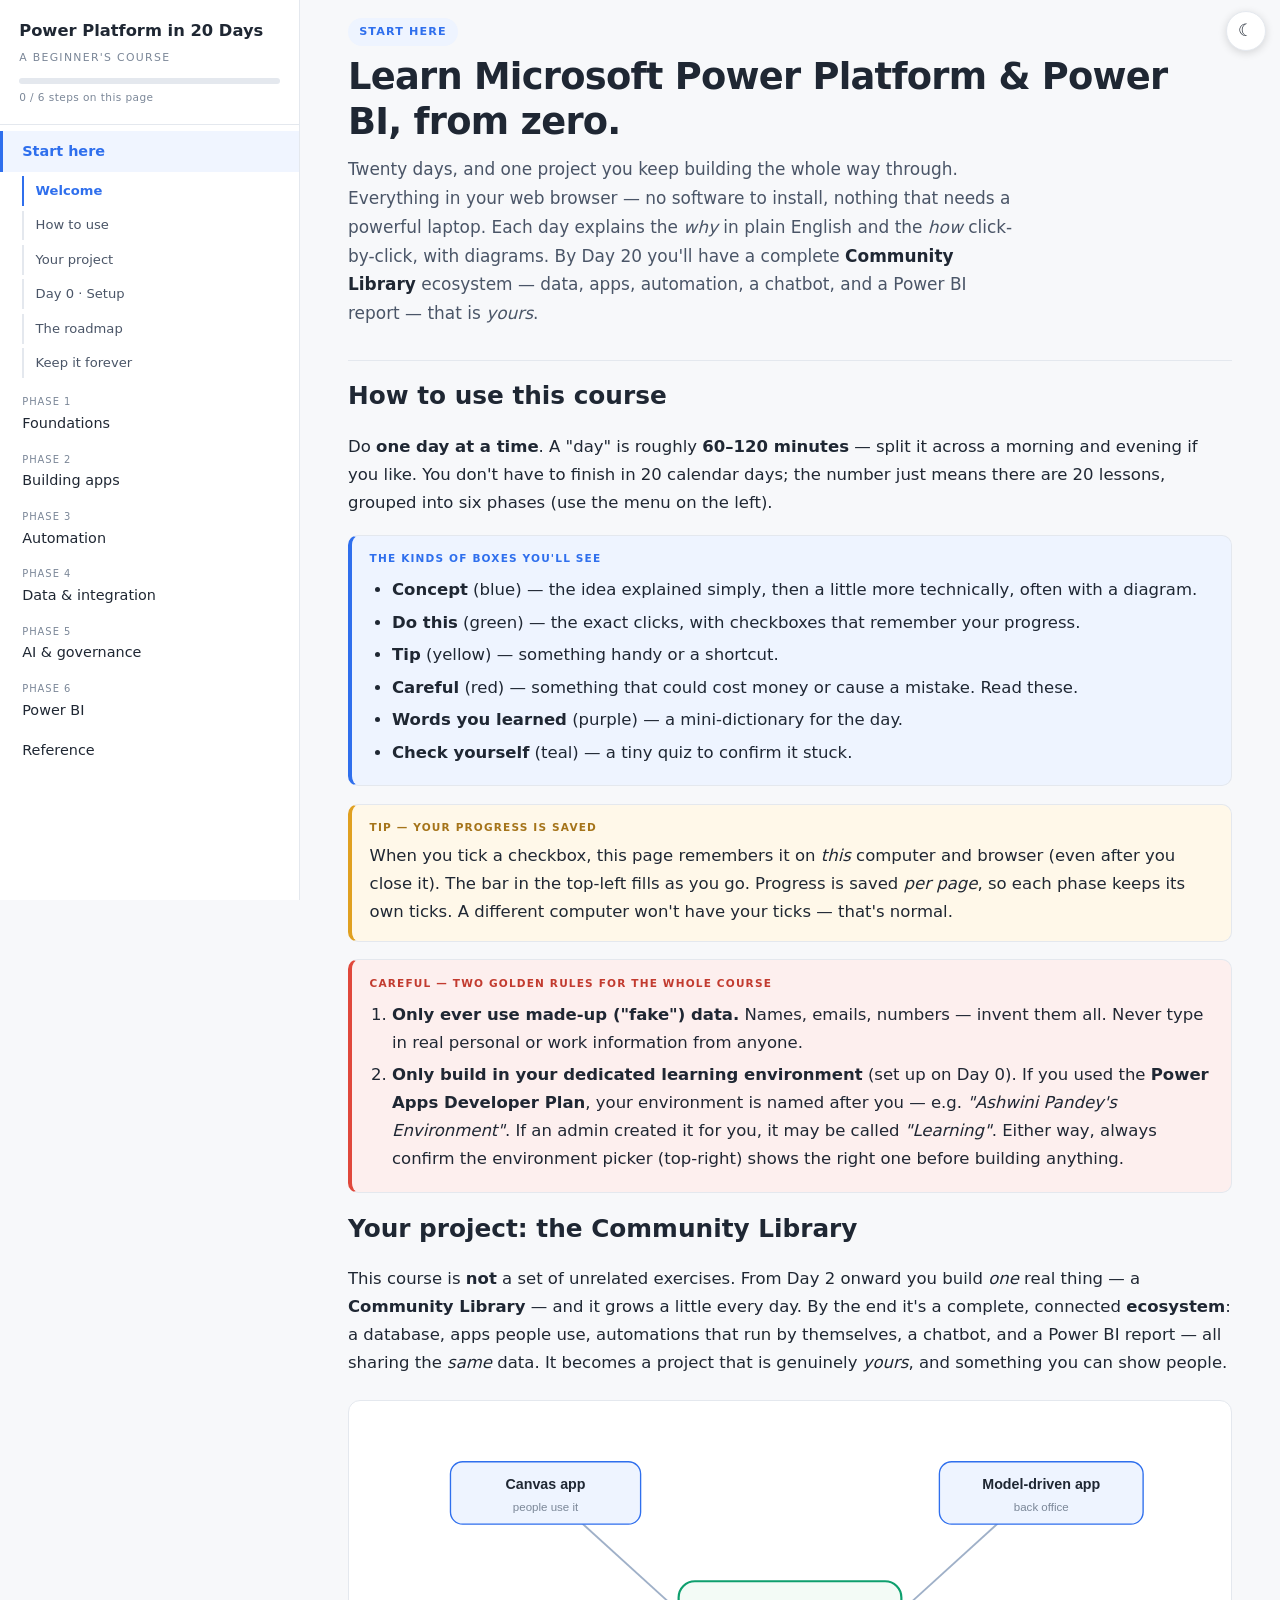
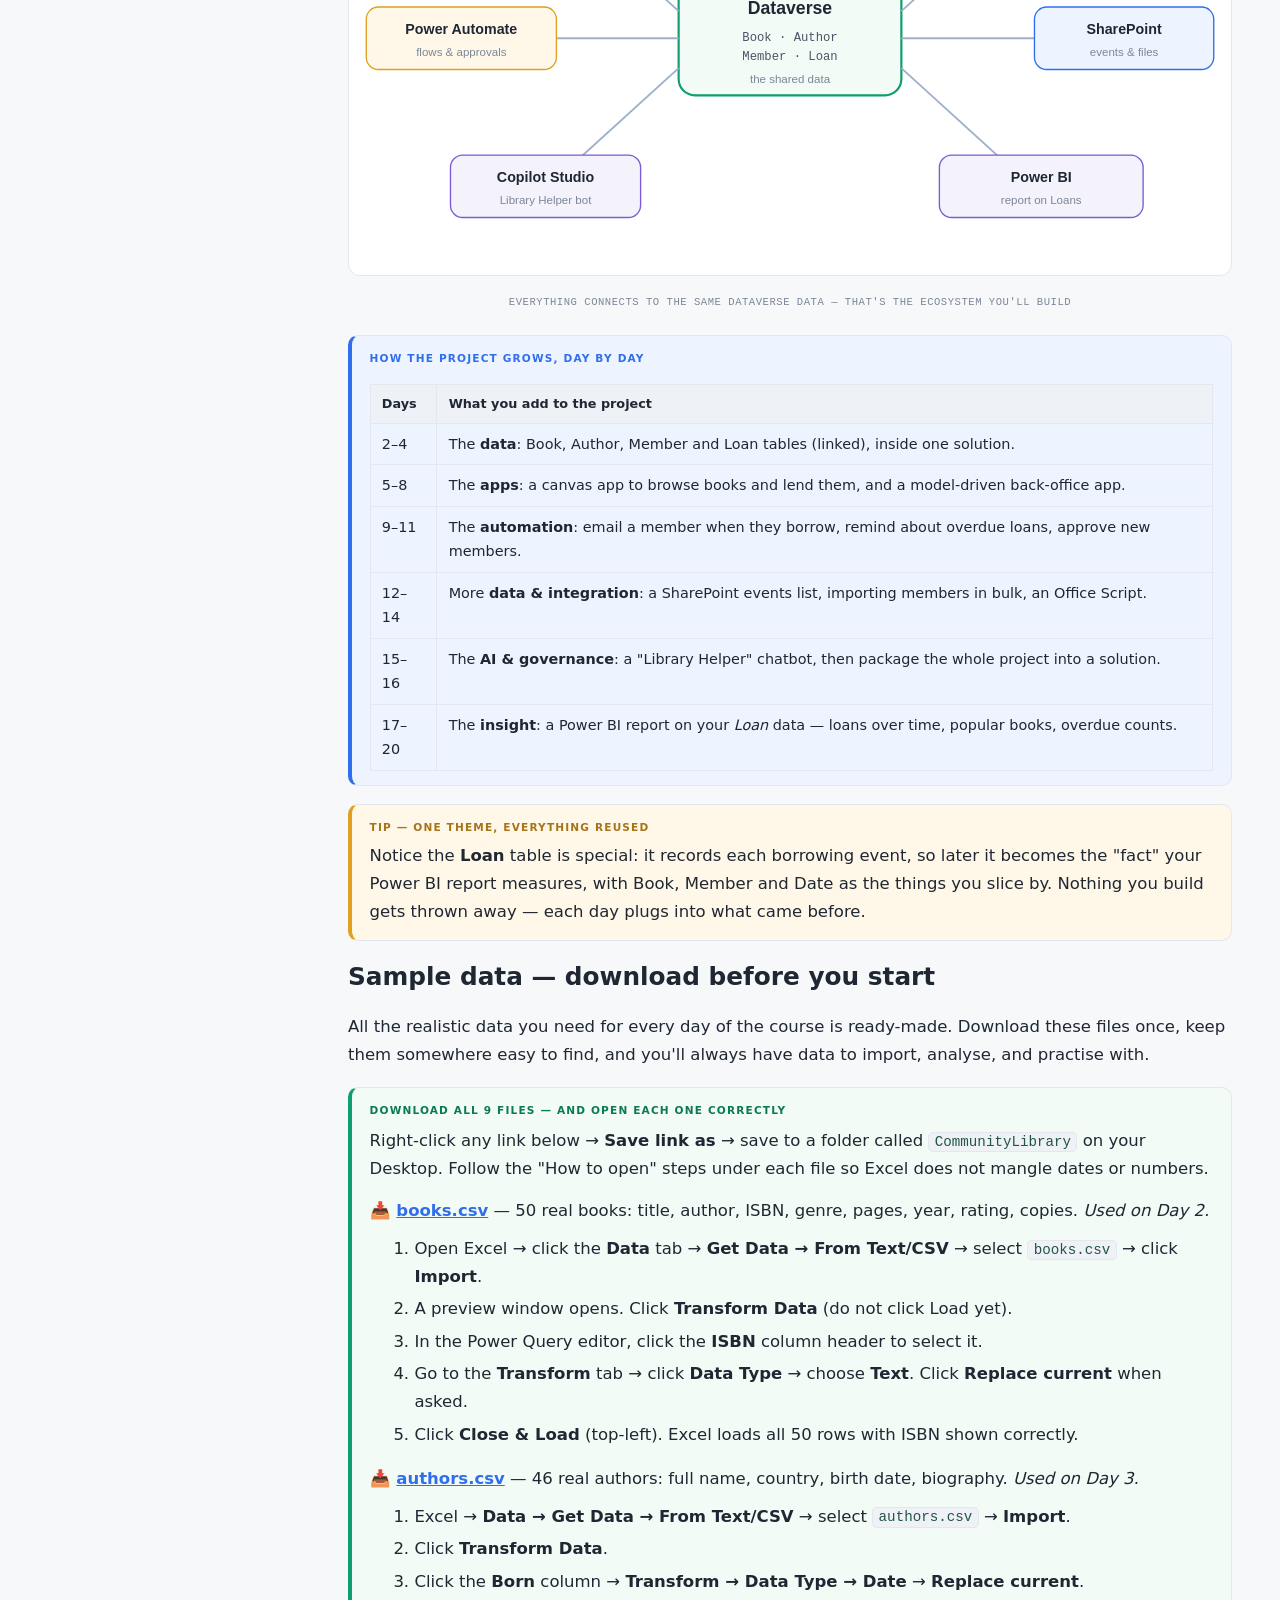
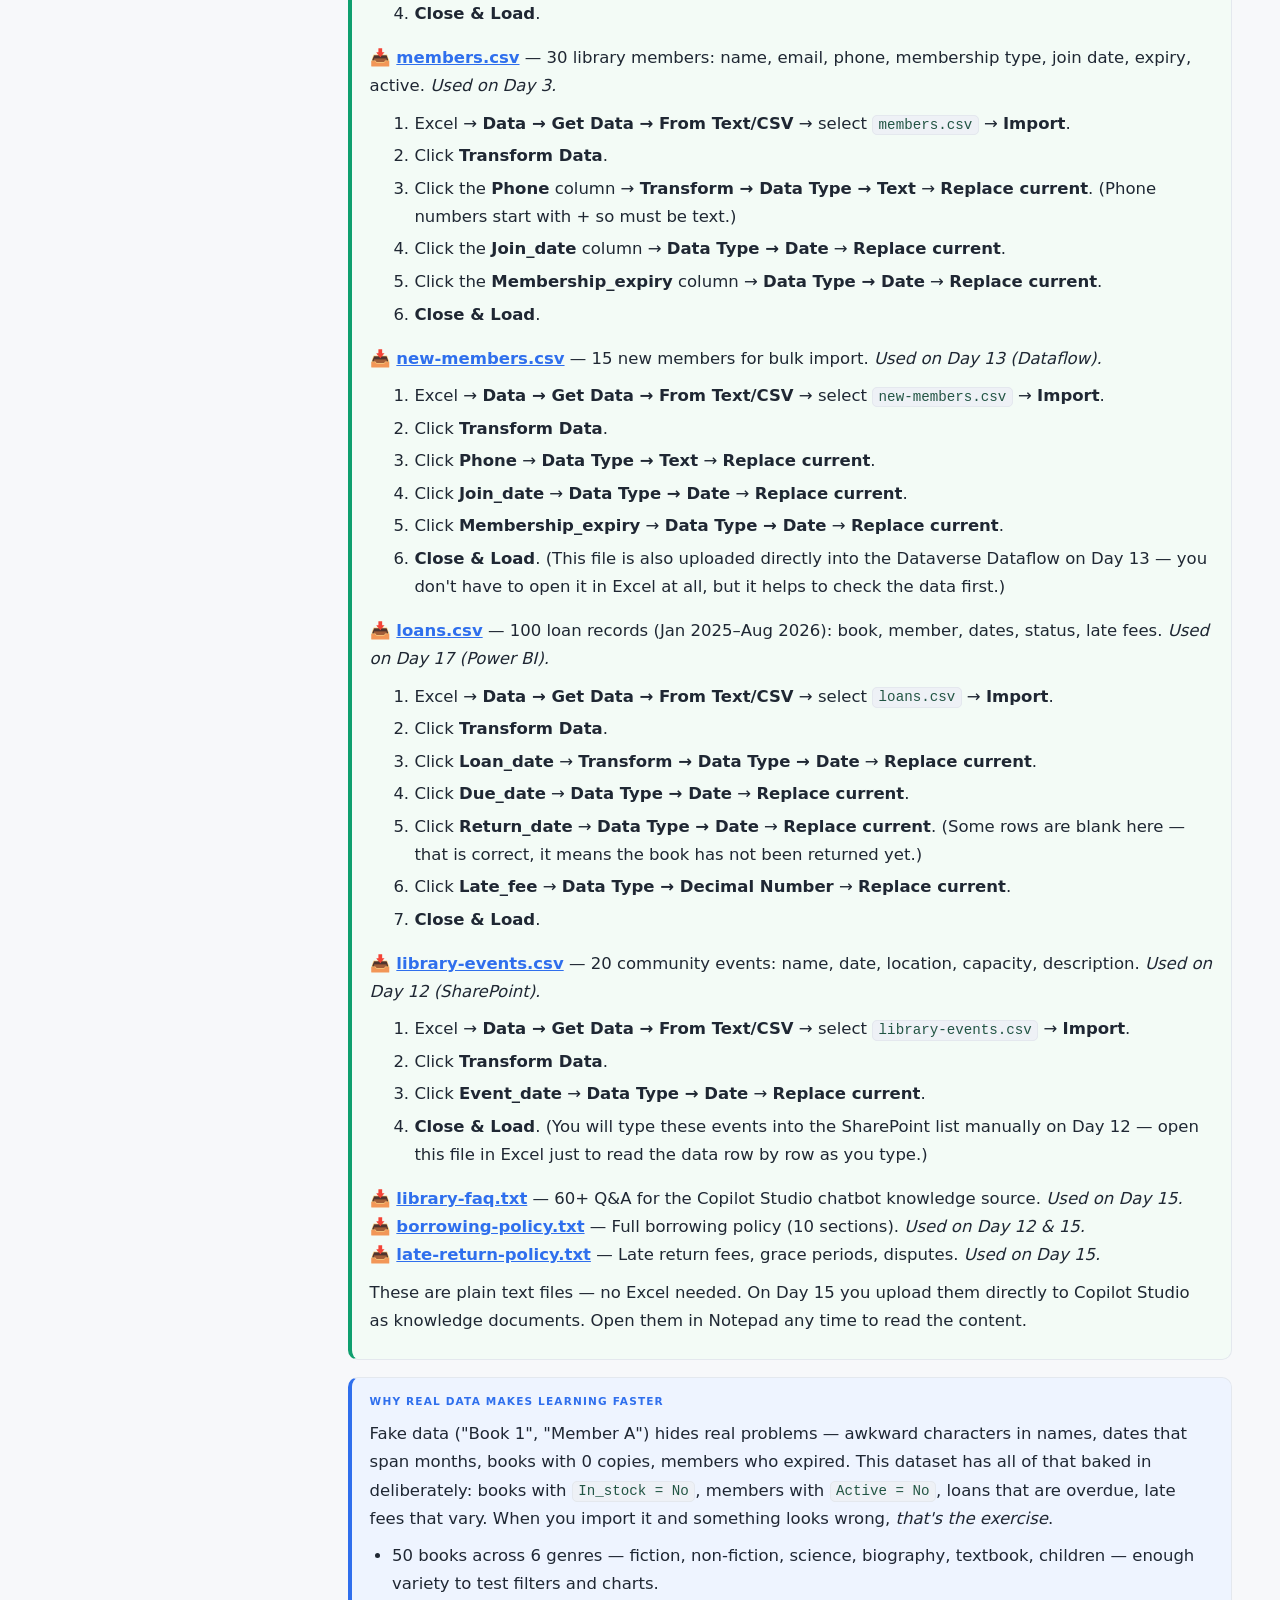
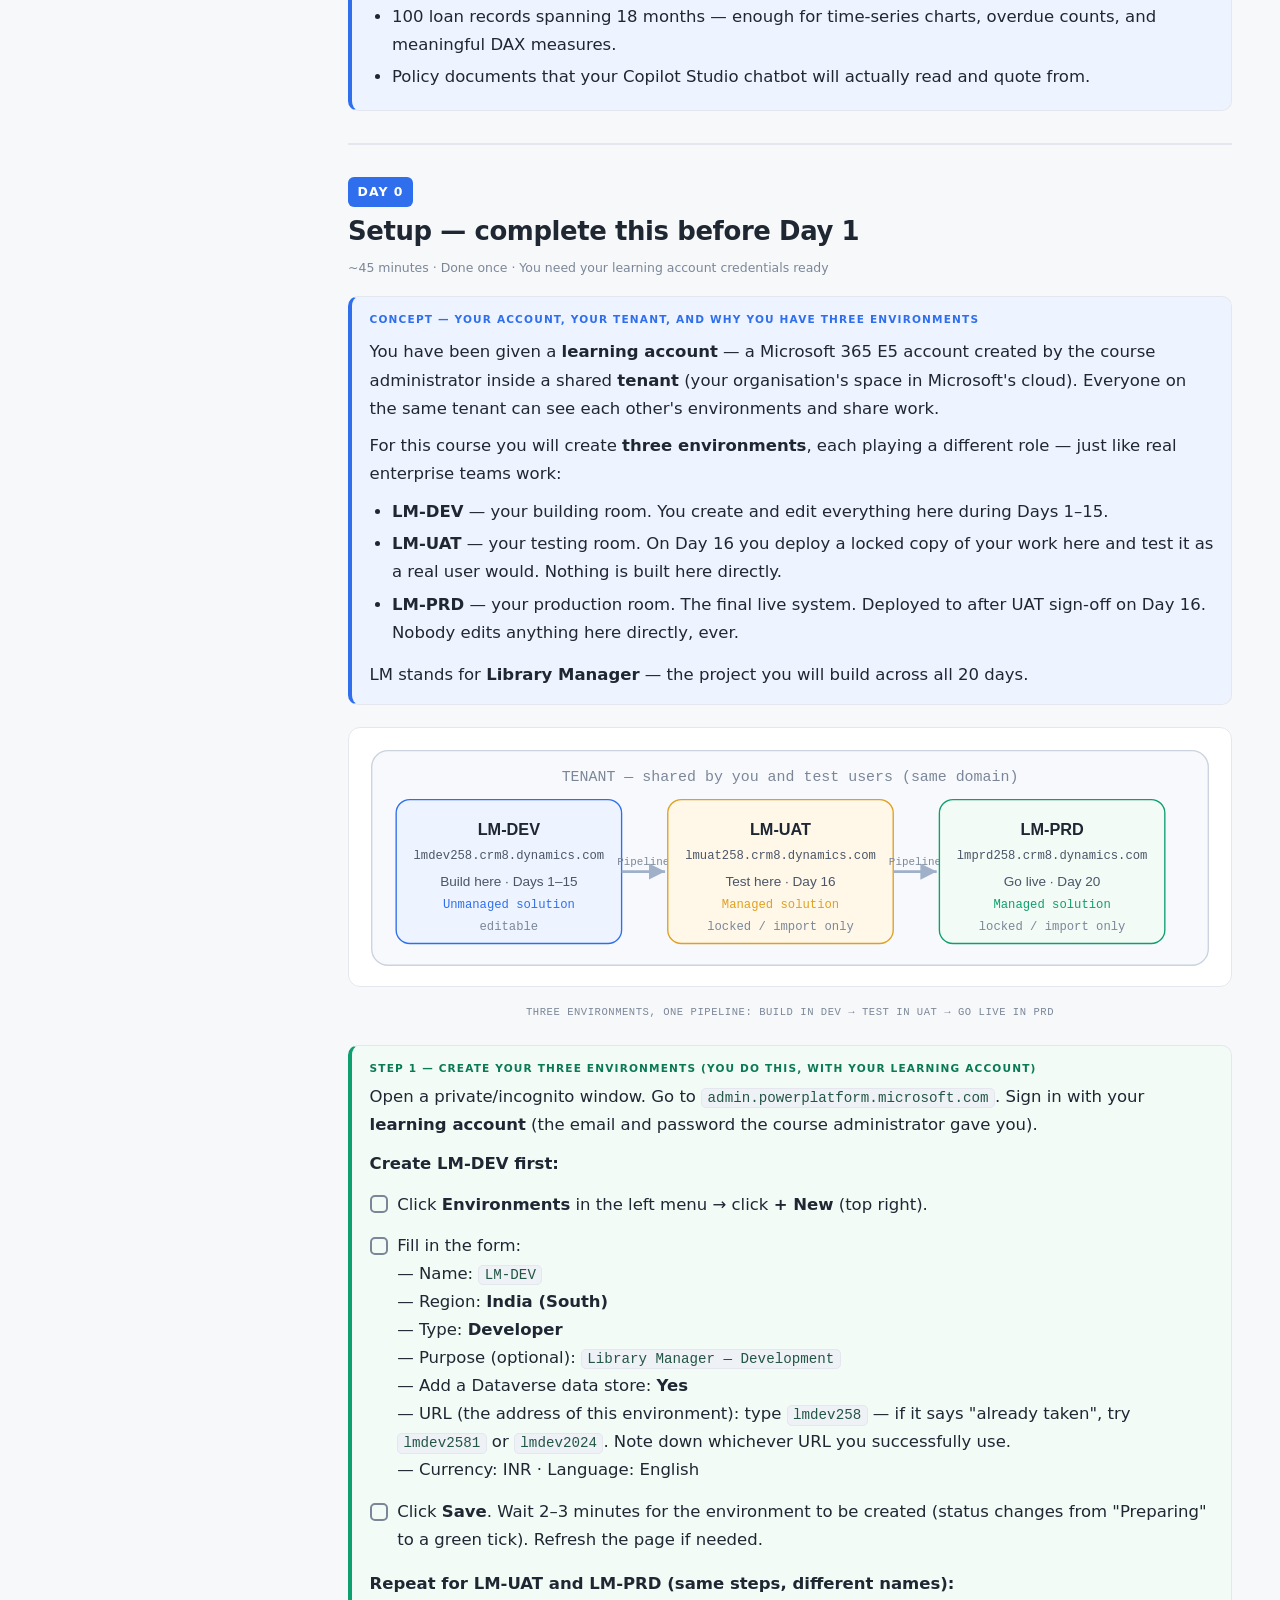
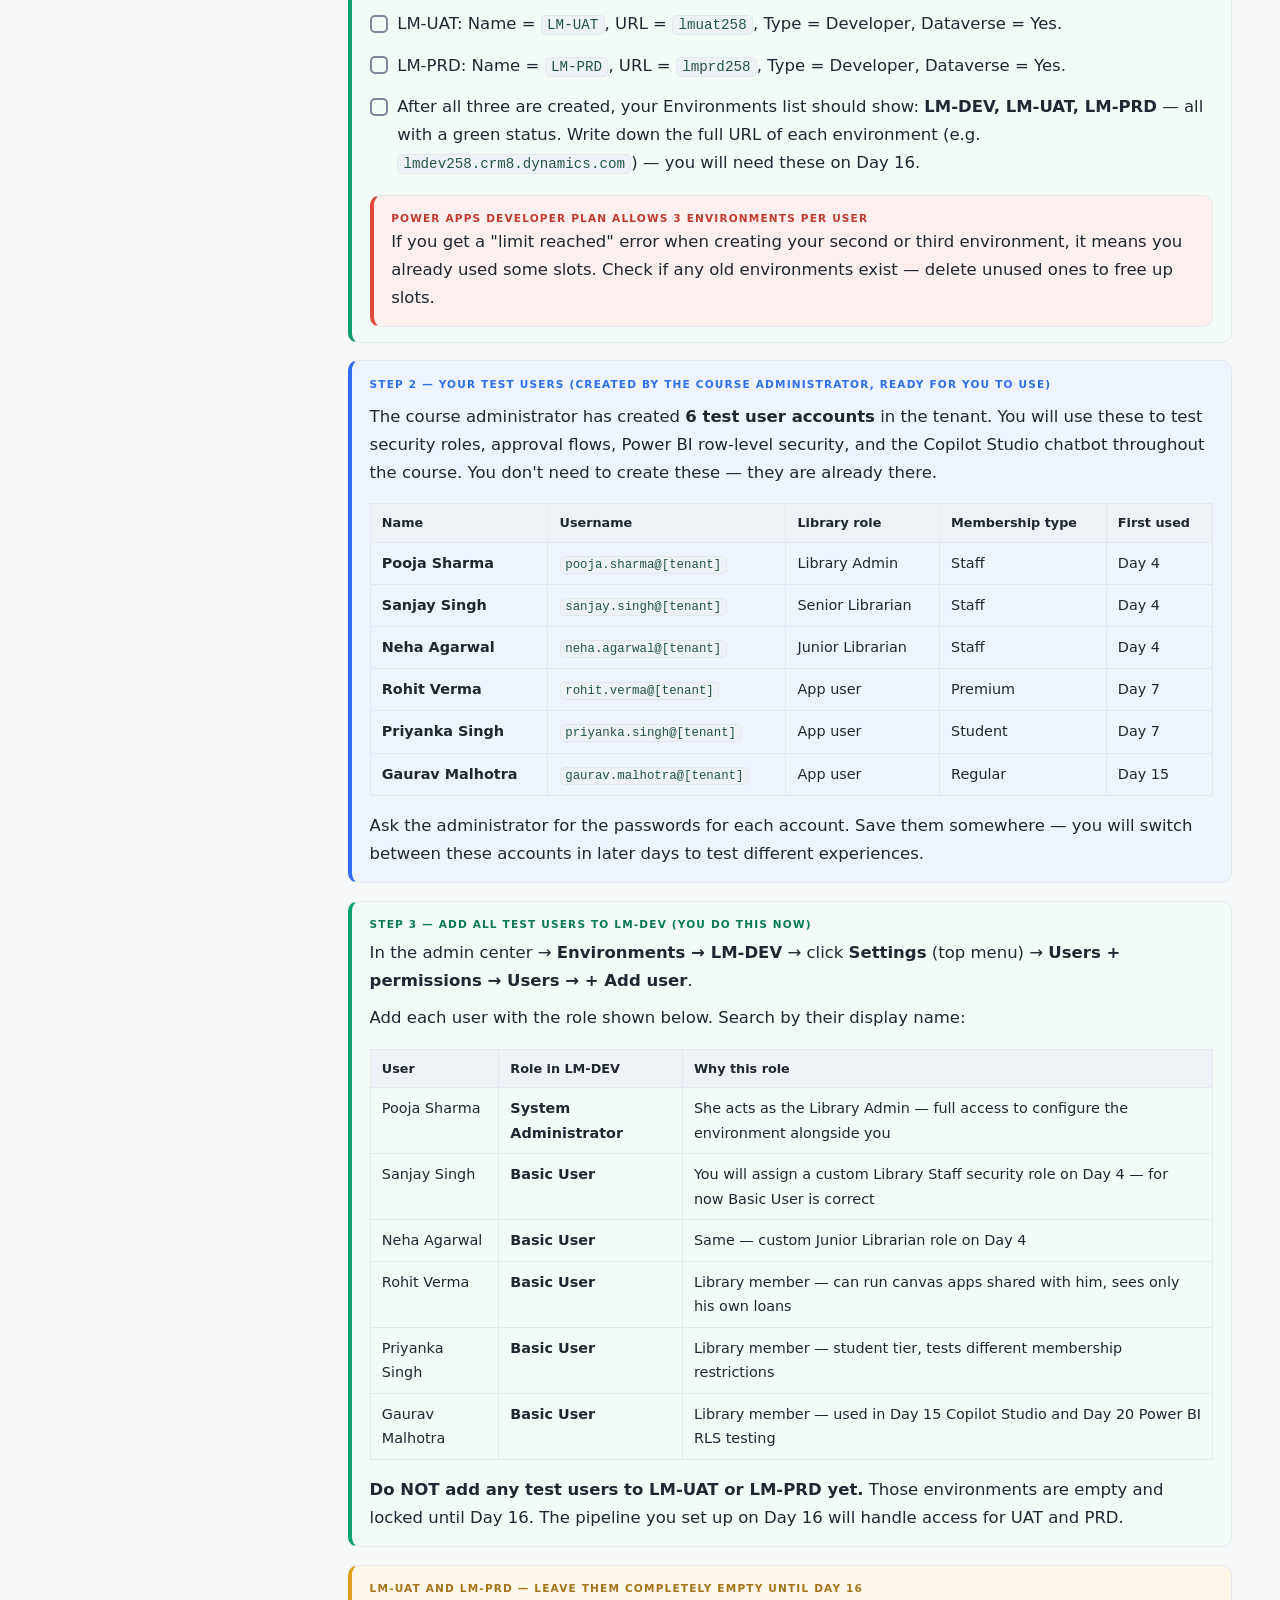
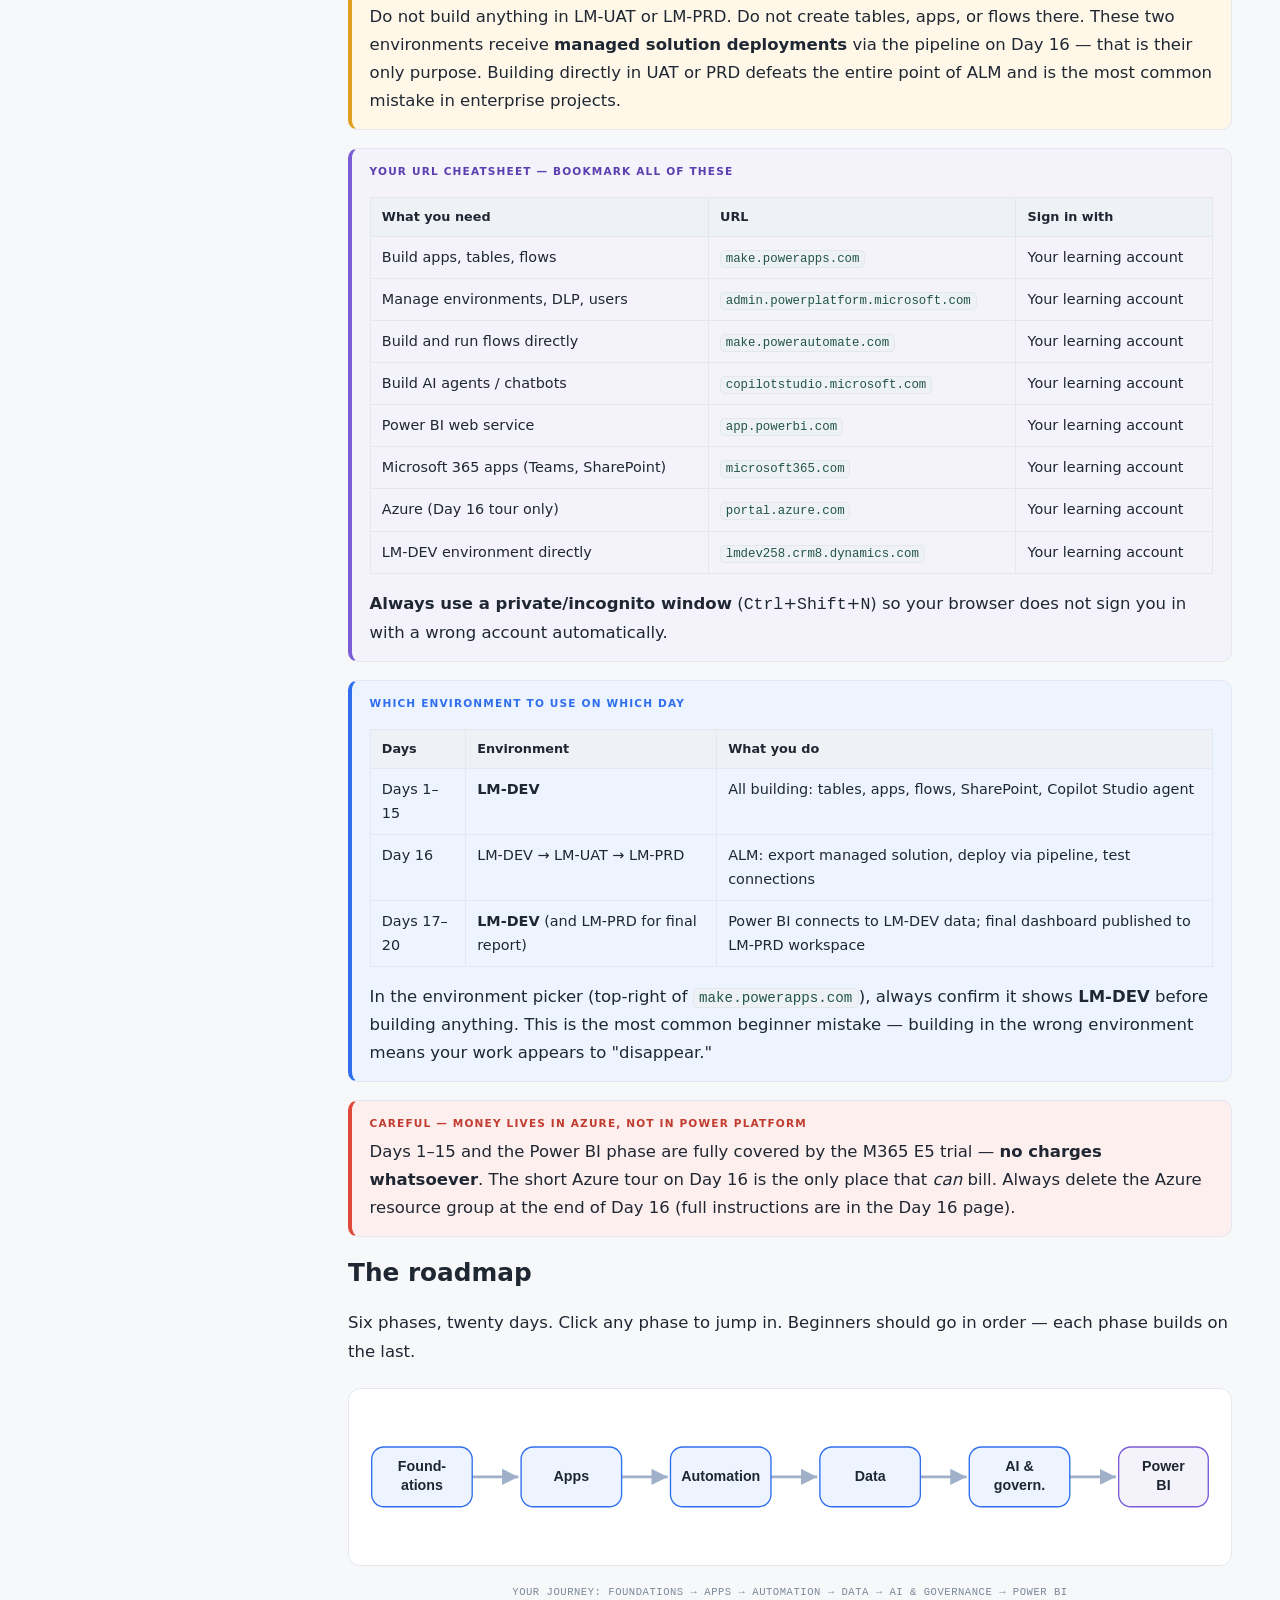
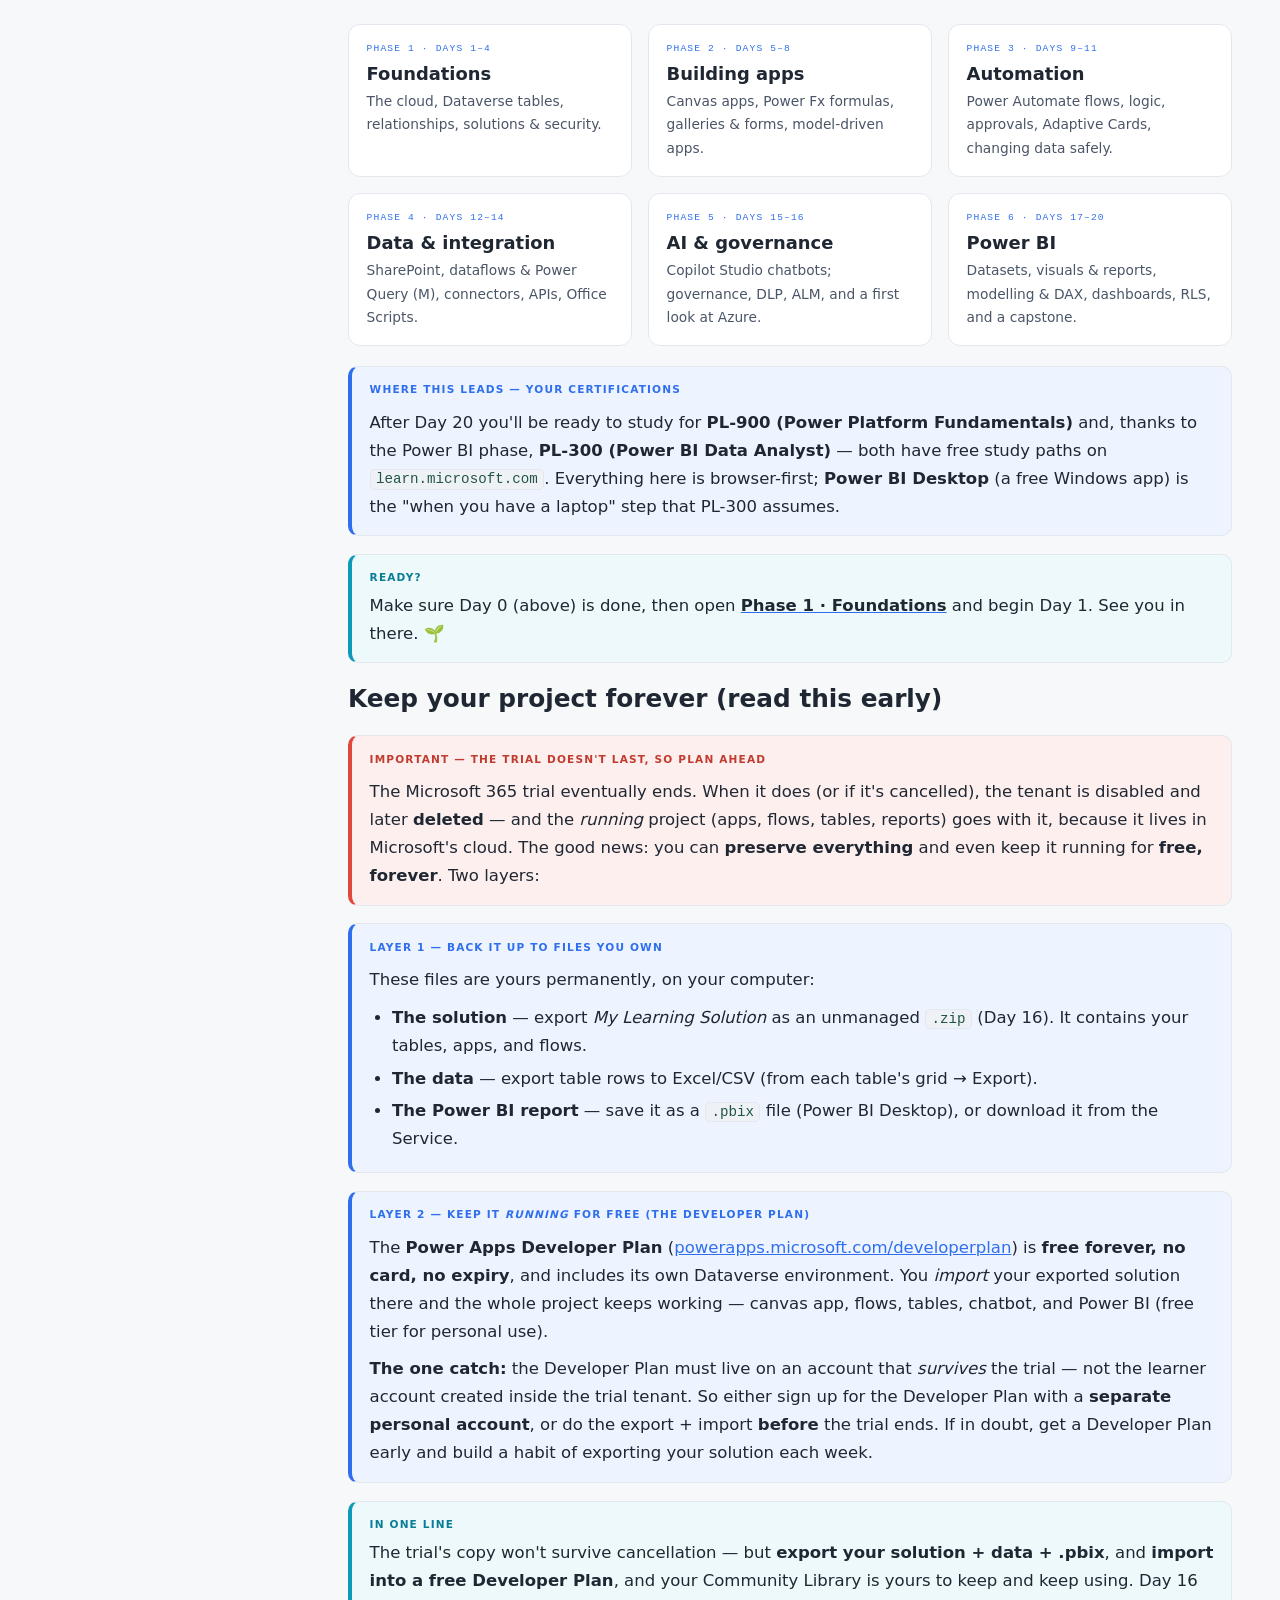
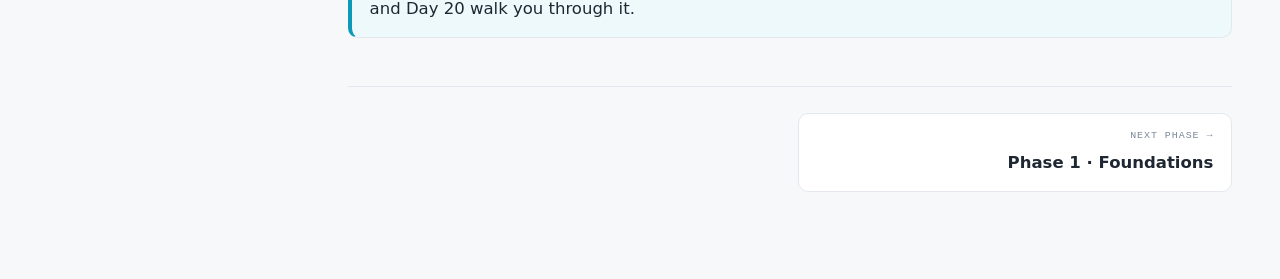
==== commit 352e0750: "Rewrite Day 0 setup with 3 environments, 6 North Indian test users, and role guide - Complete Day 0 " ====
--- a/index.html
+++ b/index.html
@@ -211,65 +211,141 @@
 
 <section class="day" id="setup">
 <div class="dhead"><span class="dnum">Day 0</span></div>
-<h2>Setup — done once, by the account owner</h2>
-<p class="meta">For the person who owns the Microsoft 365 &amp; Azure trials · ~20 minutes</p>
-
-<div class="card c-concept"><span class="lab">Concept — what you're setting up and why</span>
-<p><strong>Plain English:</strong> the trials belong to one person (the "account owner"). Before the
-learner starts, the owner makes the learner their own <em>sign-in</em> and their own private
-<em>room</em> to build in, so the learner can't accidentally disturb anything else.</p>
-<p><strong>A bit more technical:</strong> in Microsoft's cloud, one company/trial is a
-<strong>tenant</strong>. Inside a tenant you create <strong>users</strong> (people who can sign in) and
-<strong>environments</strong> (separate containers that each hold their own apps and database). We give
-the learner a user account and a dedicated environment called <em>Learning</em>.</p>
+<h2>Setup — complete this before Day 1</h2>
+<p class="meta">~45 minutes · Done once · You need your learning account credentials ready</p>
+
+<div class="card c-concept"><span class="lab">Concept — your account, your tenant, and why you have three environments</span>
+<p>You have been given a <strong>learning account</strong> — a Microsoft 365 E5 account created by the course administrator inside a shared <strong>tenant</strong> (your organisation's space in Microsoft's cloud). Everyone on the same tenant can see each other's environments and share work.</p>
+<p>For this course you will create <strong>three environments</strong>, each playing a different role — just like real enterprise teams work:</p>
+<ul>
+<li><strong>LM-DEV</strong> — your building room. You create and edit everything here during Days 1–15.</li>
+<li><strong>LM-UAT</strong> — your testing room. On Day 16 you deploy a locked copy of your work here and test it as a real user would. Nothing is built here directly.</li>
+<li><strong>LM-PRD</strong> — your production room. The final live system. Deployed to after UAT sign-off on Day 16. Nobody edits anything here directly, ever.</li>
+</ul>
+<p>LM stands for <strong>Library Manager</strong> — the project you will build across all 20 days.</p>
 </div>
 
 <figure class="fig">
-<svg viewBox="0 0 620 210" role="img" aria-label="Diagram: a tenant contains users and a Learning environment">
-<rect x="12" y="12" width="596" height="186" rx="12" fill="#f7f9fc" stroke="#cbd3de"/>
-<text x="28" y="36" font-family="monospace" font-size="12" fill="#7b8798">TENANT — your whole space in the cloud (yourname.onmicrosoft.com)</text>
-<rect x="34" y="54" width="150" height="120" rx="10" fill="#eef4ff" stroke="#2f6fed"/>
-<text x="109" y="82" text-anchor="middle" font-family="sans-serif" font-size="13" font-weight="bold" fill="#1f2733">Users</text>
-<text x="109" y="104" text-anchor="middle" font-family="monospace" font-size="10" fill="#4a5567">owner@…</text>
-<text x="109" y="122" text-anchor="middle" font-family="monospace" font-size="10" fill="#4a5567">learner@…</text>
-<text x="109" y="150" text-anchor="middle" font-family="sans-serif" font-size="9" fill="#7b8798">who can sign in</text>
-<rect x="214" y="54" width="360" height="120" rx="10" fill="#f3fbf6" stroke="#0e9f6e"/>
-<text x="394" y="82" text-anchor="middle" font-family="sans-serif" font-size="13" font-weight="bold" fill="#1f2733">Environment: "Learning"</text>
-<rect x="238" y="98" width="100" height="56" rx="7" fill="#fff" stroke="#cbd3de"/>
-<text x="288" y="122" text-anchor="middle" font-family="sans-serif" font-size="10" fill="#4a5567">Apps</text>
-<text x="288" y="138" text-anchor="middle" font-family="sans-serif" font-size="10" fill="#4a5567">&amp; flows</text>
-<rect x="350" y="98" width="100" height="56" rx="7" fill="#fff" stroke="#cbd3de"/>
-<text x="400" y="122" text-anchor="middle" font-family="sans-serif" font-size="10" fill="#4a5567">Dataverse</text>
-<text x="400" y="138" text-anchor="middle" font-family="sans-serif" font-size="10" fill="#4a5567">(database)</text>
-<rect x="462" y="98" width="100" height="56" rx="7" fill="#fff" stroke="#cbd3de"/>
-<text x="512" y="122" text-anchor="middle" font-family="sans-serif" font-size="10" fill="#4a5567">Reports</text>
-<text x="512" y="138" text-anchor="middle" font-family="sans-serif" font-size="10" fill="#4a5567">(Power BI)</text>
+<svg viewBox="0 0 640 180" role="img" aria-label="Tenant contains three environments: LM-DEV, LM-UAT, LM-PRD connected by pipeline arrows">
+<defs><marker id="d0" markerWidth="9" markerHeight="9" refX="6" refY="3" orient="auto"><path d="M0,0 L6,3 L0,6 Z" fill="#9fb0c8"/></marker></defs>
+<rect x="12" y="12" width="616" height="158" rx="12" fill="#f7f9fc" stroke="#cbd3de"/>
+<text x="320" y="34" text-anchor="middle" font-family="monospace" font-size="11" fill="#7b8798">TENANT — shared by you and test users (same domain)</text>
+<rect x="30" y="48" width="166" height="106" rx="10" fill="#eef4ff" stroke="#2f6fed"/>
+<text x="113" y="74" text-anchor="middle" font-family="sans-serif" font-size="12" font-weight="bold" fill="#1f2733">LM-DEV</text>
+<text x="113" y="92" text-anchor="middle" font-family="monospace" font-size="9" fill="#4a5567">lmdev258.crm8.dynamics.com</text>
+<text x="113" y="112" text-anchor="middle" font-family="sans-serif" font-size="10" fill="#4a5567">Build here · Days 1–15</text>
+<text x="113" y="128" text-anchor="middle" font-family="monospace" font-size="9" fill="#2f6fed">Unmanaged solution</text>
+<text x="113" y="144" text-anchor="middle" font-family="monospace" font-size="9" fill="#7b8798">editable</text>
+<line x1="196" y1="101" x2="228" y2="101" stroke="#9fb0c8" stroke-width="2" marker-end="url(#d0)"/>
+<text x="212" y="96" text-anchor="middle" font-family="monospace" font-size="8" fill="#7b8798">Pipeline</text>
+<rect x="230" y="48" width="166" height="106" rx="10" fill="#fff8e9" stroke="#e0a020"/>
+<text x="313" y="74" text-anchor="middle" font-family="sans-serif" font-size="12" font-weight="bold" fill="#1f2733">LM-UAT</text>
+<text x="313" y="92" text-anchor="middle" font-family="monospace" font-size="9" fill="#4a5567">lmuat258.crm8.dynamics.com</text>
+<text x="313" y="112" text-anchor="middle" font-family="sans-serif" font-size="10" fill="#4a5567">Test here · Day 16</text>
+<text x="313" y="128" text-anchor="middle" font-family="monospace" font-size="9" fill="#e0a020">Managed solution</text>
+<text x="313" y="144" text-anchor="middle" font-family="monospace" font-size="9" fill="#7b8798">locked / import only</text>
+<line x1="396" y1="101" x2="428" y2="101" stroke="#9fb0c8" stroke-width="2" marker-end="url(#d0)"/>
+<text x="412" y="96" text-anchor="middle" font-family="monospace" font-size="8" fill="#7b8798">Pipeline</text>
+<rect x="430" y="48" width="166" height="106" rx="10" fill="#f3fbf6" stroke="#0e9f6e"/>
+<text x="513" y="74" text-anchor="middle" font-family="sans-serif" font-size="12" font-weight="bold" fill="#1f2733">LM-PRD</text>
+<text x="513" y="92" text-anchor="middle" font-family="monospace" font-size="9" fill="#4a5567">lmprd258.crm8.dynamics.com</text>
+<text x="513" y="112" text-anchor="middle" font-family="sans-serif" font-size="10" fill="#4a5567">Go live · Day 20</text>
+<text x="513" y="128" text-anchor="middle" font-family="monospace" font-size="9" fill="#0e9f6e">Managed solution</text>
+<text x="513" y="144" text-anchor="middle" font-family="monospace" font-size="9" fill="#7b8798">locked / import only</text>
 </svg>
-<figcaption>One tenant holds users and environments — the learner builds only in "Learning"</figcaption>
+<figcaption>Three environments, one pipeline: build in DEV → test in UAT → go live in PRD</figcaption>
 </figure>
 
-<div class="card c-do"><span class="lab">Do this — set up the learner's environment (two paths)</span>
-<p style="margin:.6rem 0 .4rem"><strong>Path A — Power Apps Developer Plan (recommended, free &amp; instant)</strong></p>
+<!-- STEP 1: CREATE ENVIRONMENTS -->
+<div class="card c-do"><span class="lab">Step 1 — Create your three environments (you do this, with your learning account)</span>
+<p style="margin:.3rem 0 .7rem">Open a private/incognito window. Go to <code>admin.powerplatform.microsoft.com</code>. Sign in with your <strong>learning account</strong> (the email and password the course administrator gave you).</p>
+<p style="margin:.3rem 0 .5rem"><strong>Create LM-DEV first:</strong></p>
 <ul class="tasks">
-<li><span class="box"></span><span class="txt">The learner goes to <code>powerapps.microsoft.com/developerplan</code> and signs in with their Microsoft account (a personal Outlook/Hotmail, or the E5 learner account). Click <strong>Get started free</strong>. Microsoft creates a personal environment automatically — it will be named <em>"[Learner's Name]'s Environment"</em> (e.g. "Ashwini Pandey's Environment").</span></li>
-<li><span class="box"></span><span class="txt">The learner opens <code>make.powerapps.com</code> in an incognito window, signs in, and confirms the environment picker (top-right) shows <em>their</em> Developer Plan environment. That's their building room for all 20 days.</span></li>
-</ul>
-<p style="margin:.8rem 0 .4rem"><strong>Path B — Admin creates a shared "Learning" environment (requires M365 admin)</strong></p>
+<li><span class="box"></span><span class="txt">Click <strong>Environments</strong> in the left menu → click <strong>+ New</strong> (top right).</span></li>
+<li><span class="box"></span><span class="txt">Fill in the form:<br>
+— Name: <code>LM-DEV</code><br>
+— Region: <strong>India (South)</strong><br>
+— Type: <strong>Developer</strong><br>
+— Purpose (optional): <code>Library Manager — Development</code><br>
+— Add a Dataverse data store: <strong>Yes</strong><br>
+— URL (the address of this environment): type <code>lmdev258</code> — if it says "already taken", try <code>lmdev2581</code> or <code>lmdev2024</code>. Note down whichever URL you successfully use.<br>
+— Currency: INR · Language: English</span></li>
+<li><span class="box"></span><span class="txt">Click <strong>Save</strong>. Wait 2–3 minutes for the environment to be created (status changes from "Preparing" to a green tick). Refresh the page if needed.</span></li>
+</ul>
+<p style="margin:.7rem 0 .5rem"><strong>Repeat for LM-UAT and LM-PRD (same steps, different names):</strong></p>
 <ul class="tasks">
-<li><span class="box"></span><span class="txt">Go to <code>admin.microsoft.com</code> → <strong>Users → Active users → Add a user</strong>. Create <code>learner@YOURTENANT.onmicrosoft.com</code>, set a password, assign a <strong>Microsoft 365 / Office 365 E5</strong> licence.</span></li>
-<li><span class="box"></span><span class="txt">Go to <code>admin.powerplatform.microsoft.com</code> → <strong>Environments → New</strong>. Name it <strong>Learning</strong>, pick your region, set <strong>Add a Dataverse data store = Yes</strong>. (If you see a capacity error, activate the Power Apps Premium trial in the M365 admin centre first — Billing → Purchase services → Power Apps Premium → free trial.)</span></li>
-<li><span class="box"></span><span class="txt">Open <strong>Learning</strong> → <strong>Settings → Users + permissions → Users</strong>, add the learner, give them <strong>System Administrator</strong> for this environment only.</span></li>
-</ul>
-<p style="margin:.8rem 0 .4rem"><strong>Both paths:</strong></p>
-<ul class="tasks">
-<li><span class="box"></span><span class="txt">Share the sign-in with the learner; tell them to always use a <strong>private / incognito</strong> window.</span></li>
-<li><span class="box"></span><span class="txt"><em>Azure (only for Day 16's short tour):</em> plan to sit with the learner using the owner's Azure sign-in. Keep Azure supervised — it can cost money.</span></li>
-</ul></div>
+<li><span class="box"></span><span class="txt">LM-UAT: Name = <code>LM-UAT</code>, URL = <code>lmuat258</code>, Type = Developer, Dataverse = Yes.</span></li>
+<li><span class="box"></span><span class="txt">LM-PRD: Name = <code>LM-PRD</code>, URL = <code>lmprd258</code>, Type = Developer, Dataverse = Yes.</span></li>
+<li><span class="box"></span><span class="txt">After all three are created, your Environments list should show: <strong>LM-DEV, LM-UAT, LM-PRD</strong> — all with a green status. Write down the full URL of each environment (e.g. <code>lmdev258.crm8.dynamics.com</code>) — you will need these on Day 16.</span></li>
+</ul>
+<div class="card c-warn" style="margin:.8rem 0 0"><span class="lab">Power Apps Developer Plan allows 3 environments per user</span>
+If you get a "limit reached" error when creating your second or third environment, it means you already used some slots. Check if any old environments exist — delete unused ones to free up slots.</div>
+</div>
+
+<!-- STEP 2: YOUR TEST USERS -->
+<div class="card c-concept"><span class="lab">Step 2 — Your test users (created by the course administrator, ready for you to use)</span>
+<p>The course administrator has created <strong>6 test user accounts</strong> in the tenant. You will use these to test security roles, approval flows, Power BI row-level security, and the Copilot Studio chatbot throughout the course. You don't need to create these — they are already there.</p>
+<table>
+<tr><th>Name</th><th>Username</th><th>Library role</th><th>Membership type</th><th>First used</th></tr>
+<tr><td><strong>Pooja Sharma</strong></td><td><code>pooja.sharma@[tenant]</code></td><td>Library Admin</td><td>Staff</td><td>Day 4</td></tr>
+<tr><td><strong>Sanjay Singh</strong></td><td><code>sanjay.singh@[tenant]</code></td><td>Senior Librarian</td><td>Staff</td><td>Day 4</td></tr>
+<tr><td><strong>Neha Agarwal</strong></td><td><code>neha.agarwal@[tenant]</code></td><td>Junior Librarian</td><td>Staff</td><td>Day 4</td></tr>
+<tr><td><strong>Rohit Verma</strong></td><td><code>rohit.verma@[tenant]</code></td><td>App user</td><td>Premium</td><td>Day 7</td></tr>
+<tr><td><strong>Priyanka Singh</strong></td><td><code>priyanka.singh@[tenant]</code></td><td>App user</td><td>Student</td><td>Day 7</td></tr>
+<tr><td><strong>Gaurav Malhotra</strong></td><td><code>gaurav.malhotra@[tenant]</code></td><td>App user</td><td>Regular</td><td>Day 15</td></tr>
+</table>
+<p style="margin:.6rem 0 0">Ask the administrator for the passwords for each account. Save them somewhere — you will switch between these accounts in later days to test different experiences.</p>
+</div>
+
+<!-- STEP 3: ADD USERS TO LM-DEV -->
+<div class="card c-do"><span class="lab">Step 3 — Add all test users to LM-DEV (you do this now)</span>
+<p style="margin:.3rem 0 .6rem">In the admin center → <strong>Environments → LM-DEV</strong> → click <strong>Settings</strong> (top menu) → <strong>Users + permissions → Users → + Add user</strong>.</p>
+<p>Add each user with the role shown below. Search by their display name:</p>
+<table>
+<tr><th>User</th><th>Role in LM-DEV</th><th>Why this role</th></tr>
+<tr><td>Pooja Sharma</td><td><strong>System Administrator</strong></td><td>She acts as the Library Admin — full access to configure the environment alongside you</td></tr>
+<tr><td>Sanjay Singh</td><td><strong>Basic User</strong></td><td>You will assign a custom Library Staff security role on Day 4 — for now Basic User is correct</td></tr>
+<tr><td>Neha Agarwal</td><td><strong>Basic User</strong></td><td>Same — custom Junior Librarian role on Day 4</td></tr>
+<tr><td>Rohit Verma</td><td><strong>Basic User</strong></td><td>Library member — can run canvas apps shared with him, sees only his own loans</td></tr>
+<tr><td>Priyanka Singh</td><td><strong>Basic User</strong></td><td>Library member — student tier, tests different membership restrictions</td></tr>
+<tr><td>Gaurav Malhotra</td><td><strong>Basic User</strong></td><td>Library member — used in Day 15 Copilot Studio and Day 20 Power BI RLS testing</td></tr>
+</table>
+<p style="margin:.6rem 0 0"><strong>Do NOT add any test users to LM-UAT or LM-PRD yet.</strong> Those environments are empty and locked until Day 16. The pipeline you set up on Day 16 will handle access for UAT and PRD.</p>
+</div>
+
+<!-- STEP 4: LM-UAT AND LM-PRD STAY EMPTY -->
+<div class="card c-tip"><span class="lab">LM-UAT and LM-PRD — leave them completely empty until Day 16</span>
+Do not build anything in LM-UAT or LM-PRD. Do not create tables, apps, or flows there. These two environments receive <strong>managed solution deployments</strong> via the pipeline on Day 16 — that is their only purpose. Building directly in UAT or PRD defeats the entire point of ALM and is the most common mistake in enterprise projects.</div>
+
+<!-- STEP 5: YOUR URL CHEATSHEET -->
+<div class="card c-gloss"><span class="lab">Your URL cheatsheet — bookmark all of these</span>
+<table>
+<tr><th>What you need</th><th>URL</th><th>Sign in with</th></tr>
+<tr><td>Build apps, tables, flows</td><td><code>make.powerapps.com</code></td><td>Your learning account</td></tr>
+<tr><td>Manage environments, DLP, users</td><td><code>admin.powerplatform.microsoft.com</code></td><td>Your learning account</td></tr>
+<tr><td>Build and run flows directly</td><td><code>make.powerautomate.com</code></td><td>Your learning account</td></tr>
+<tr><td>Build AI agents / chatbots</td><td><code>copilotstudio.microsoft.com</code></td><td>Your learning account</td></tr>
+<tr><td>Power BI web service</td><td><code>app.powerbi.com</code></td><td>Your learning account</td></tr>
+<tr><td>Microsoft 365 apps (Teams, SharePoint)</td><td><code>microsoft365.com</code></td><td>Your learning account</td></tr>
+<tr><td>Azure (Day 16 tour only)</td><td><code>portal.azure.com</code></td><td>Your learning account</td></tr>
+<tr><td>LM-DEV environment directly</td><td><code>lmdev258.crm8.dynamics.com</code></td><td>Your learning account</td></tr>
+</table>
+<p style="margin:.5rem 0 0"><strong>Always use a private/incognito window</strong> (<kbd>Ctrl</kbd>+<kbd>Shift</kbd>+<kbd>N</kbd>) so your browser does not sign you in with a wrong account automatically.</p>
+</div>
+
+<!-- STEP 6: WHAT ENVIRONMENT TO USE WHEN -->
+<div class="card c-concept"><span class="lab">Which environment to use on which day</span>
+<table>
+<tr><th>Days</th><th>Environment</th><th>What you do</th></tr>
+<tr><td>Days 1–15</td><td><strong>LM-DEV</strong></td><td>All building: tables, apps, flows, SharePoint, Copilot Studio agent</td></tr>
+<tr><td>Day 16</td><td>LM-DEV → LM-UAT → LM-PRD</td><td>ALM: export managed solution, deploy via pipeline, test connections</td></tr>
+<tr><td>Days 17–20</td><td><strong>LM-DEV</strong> (and LM-PRD for final report)</td><td>Power BI connects to LM-DEV data; final dashboard published to LM-PRD workspace</td></tr>
+</table>
+<p style="margin:.6rem 0 0">In the environment picker (top-right of <code>make.powerapps.com</code>), always confirm it shows <strong>LM-DEV</strong> before building anything. This is the most common beginner mistake — building in the wrong environment means your work appears to "disappear."</p>
+</div>
 
 <div class="card c-warn"><span class="lab">Careful — money lives in Azure, not in Power Platform</span>
-Days 1–15 and the Power BI track are covered by the trial and create <strong>no surprise charges</strong>.
-The short Azure tour on Day 16 is the only place that <em>can</em> bill — we keep it tiny, never create a
-"virtual machine", and delete everything at the end.</div>
+Days 1–15 and the Power BI phase are fully covered by the M365 E5 trial — <strong>no charges whatsoever</strong>. The short Azure tour on Day 16 is the only place that <em>can</em> bill. Always delete the Azure resource group at the end of Day 16 (full instructions are in the Day 16 page).</div>
 </section>
 
 <section id="roadmap">
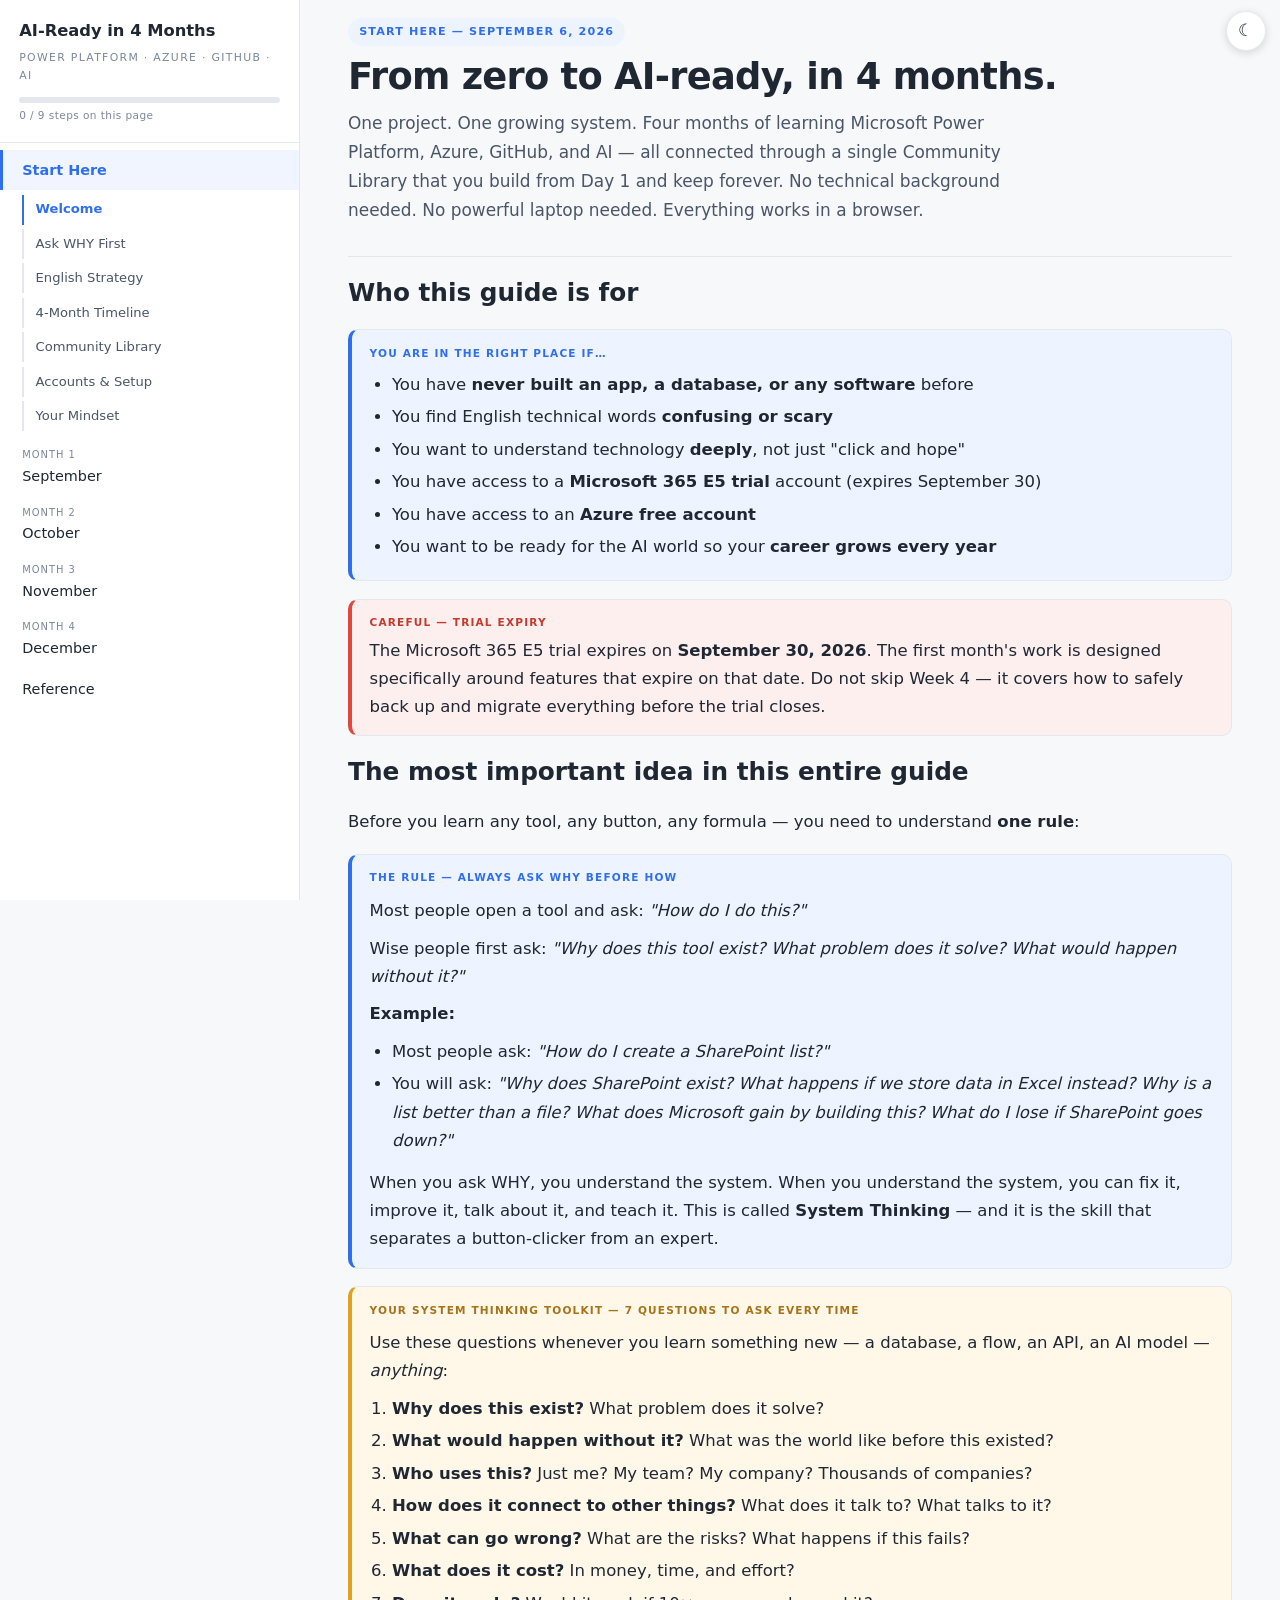
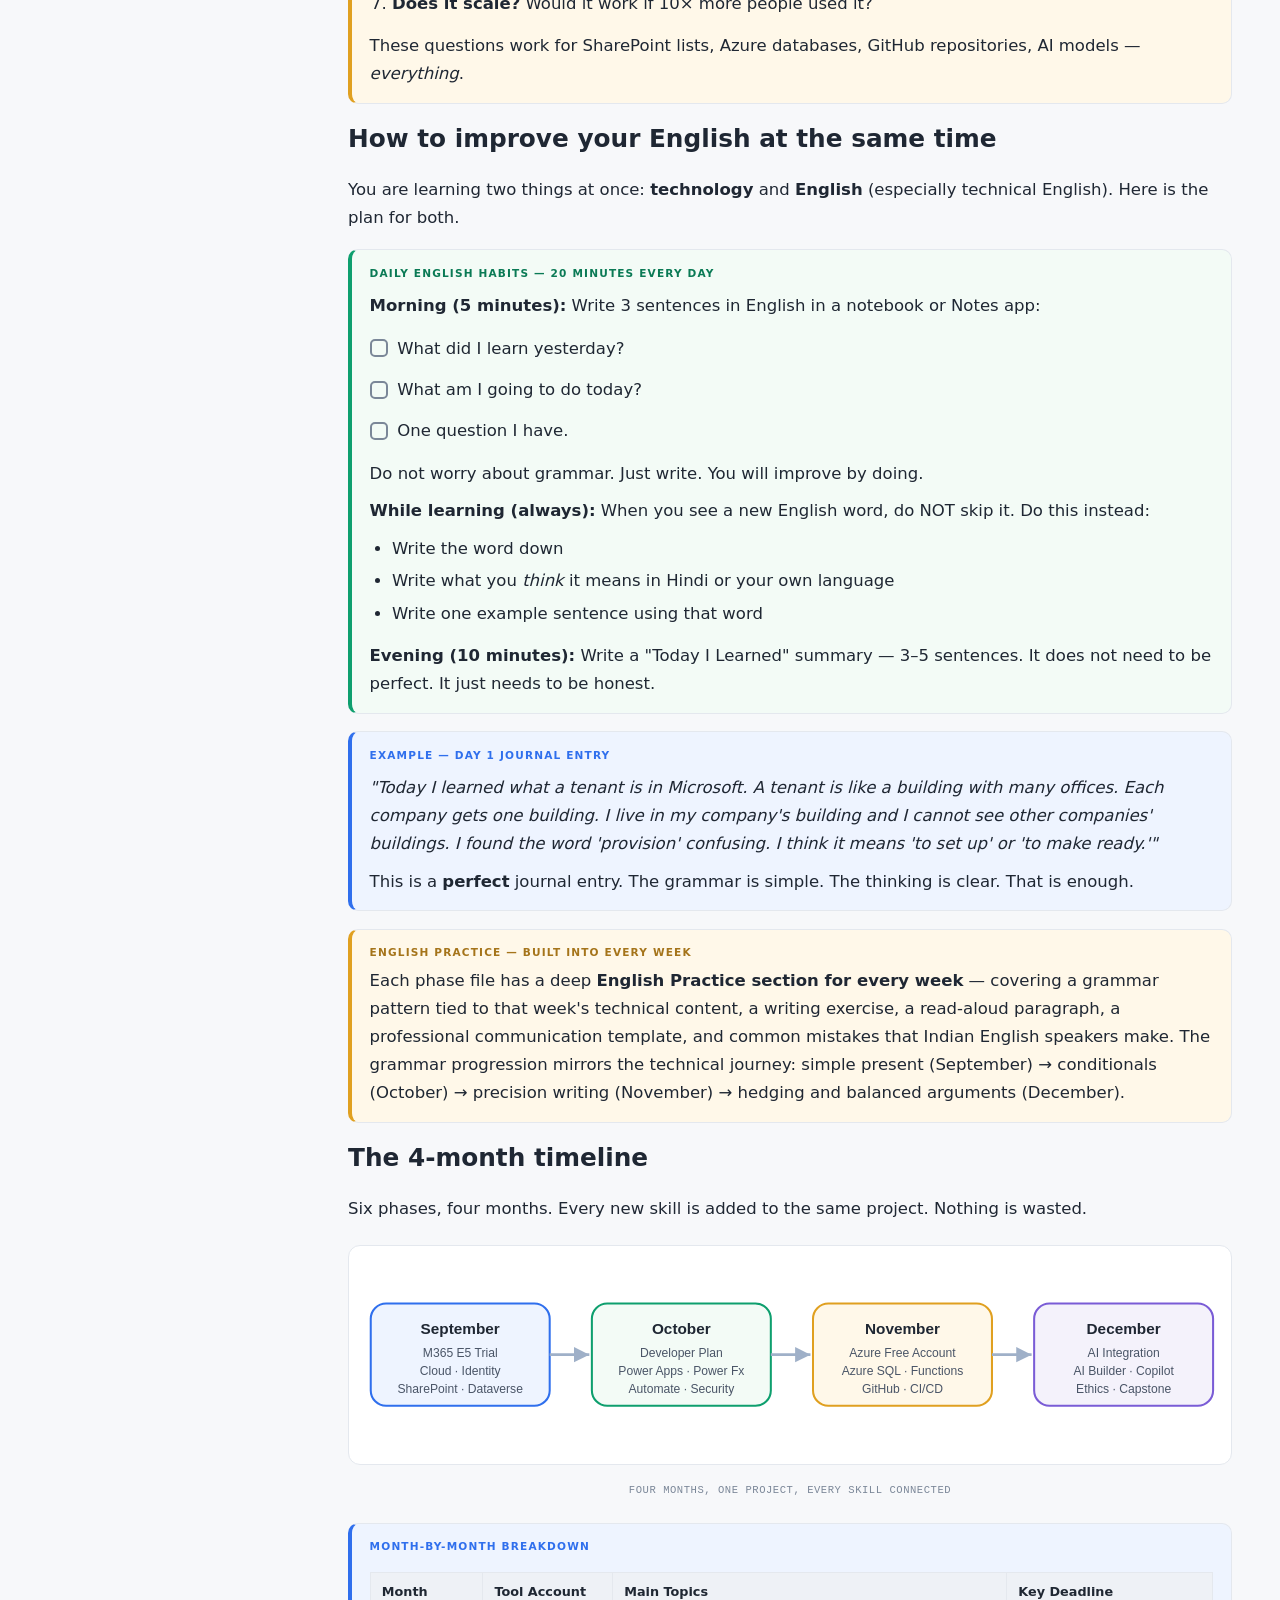
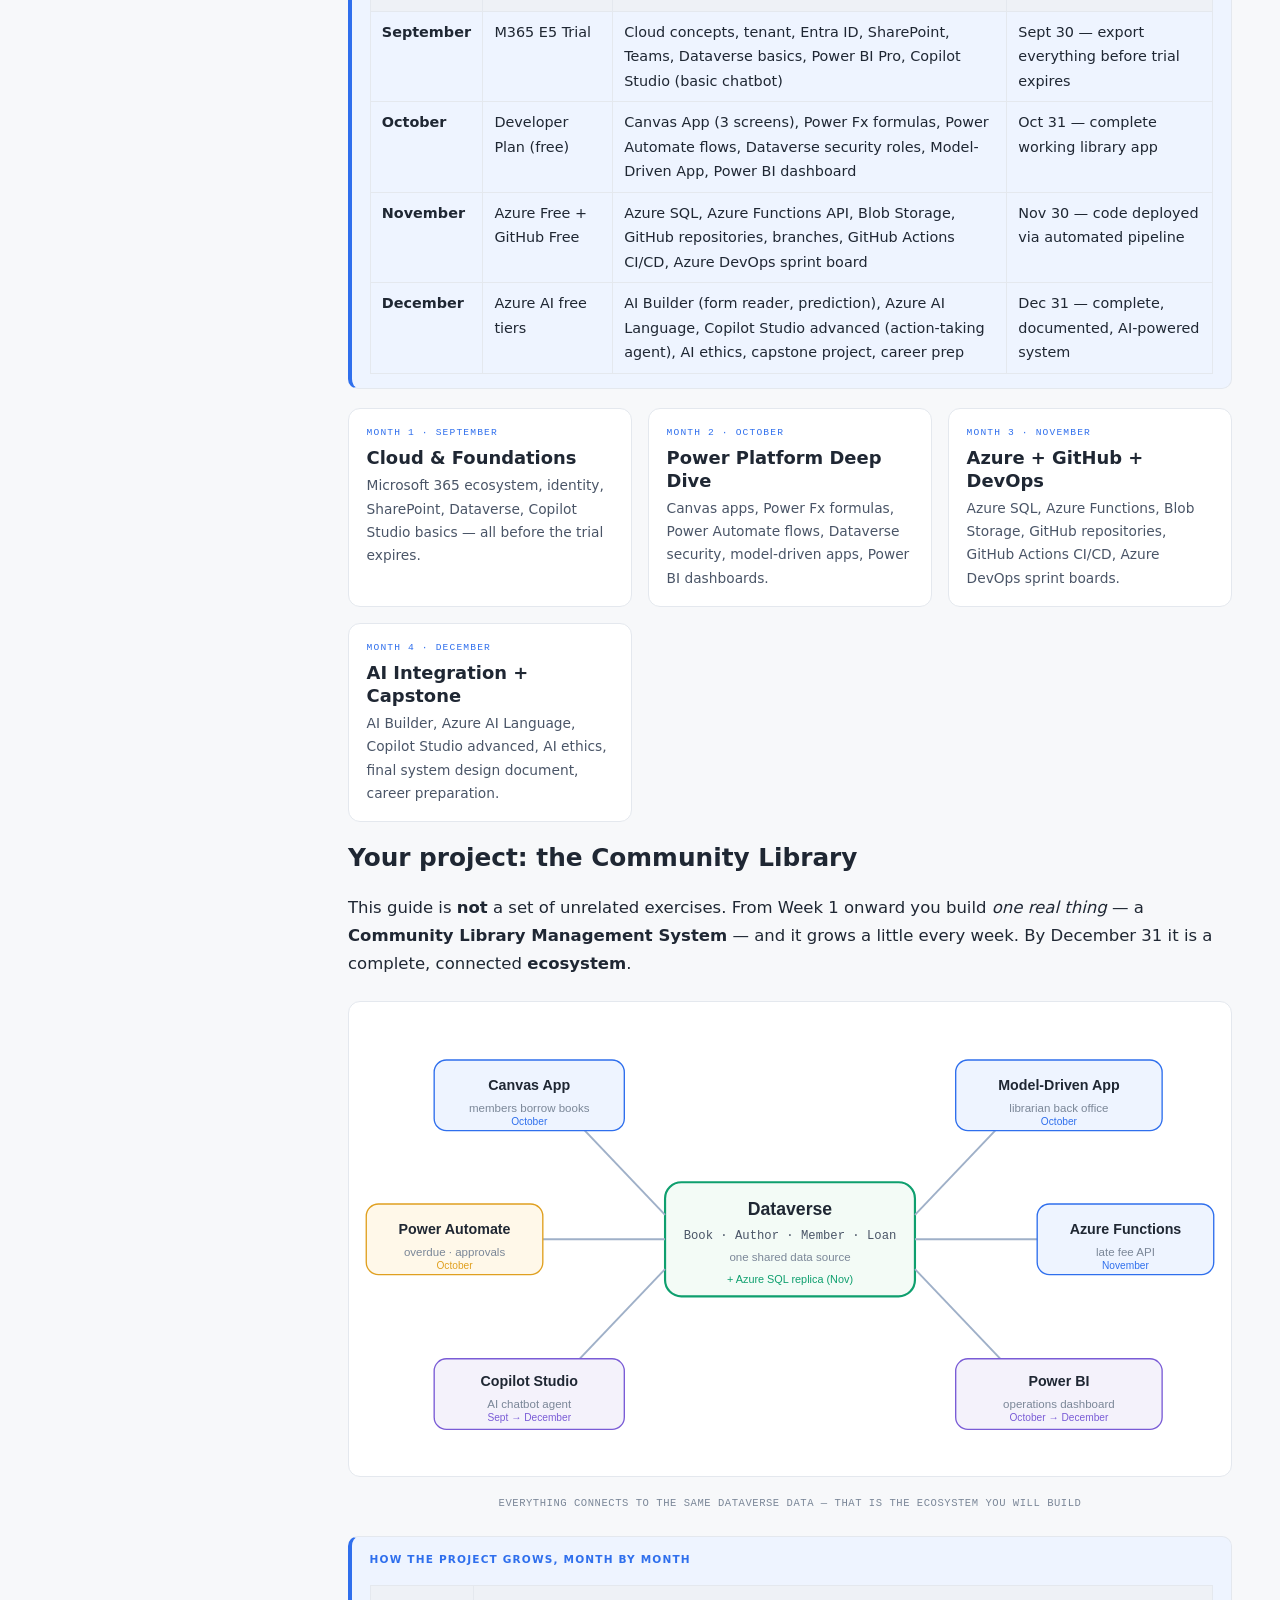
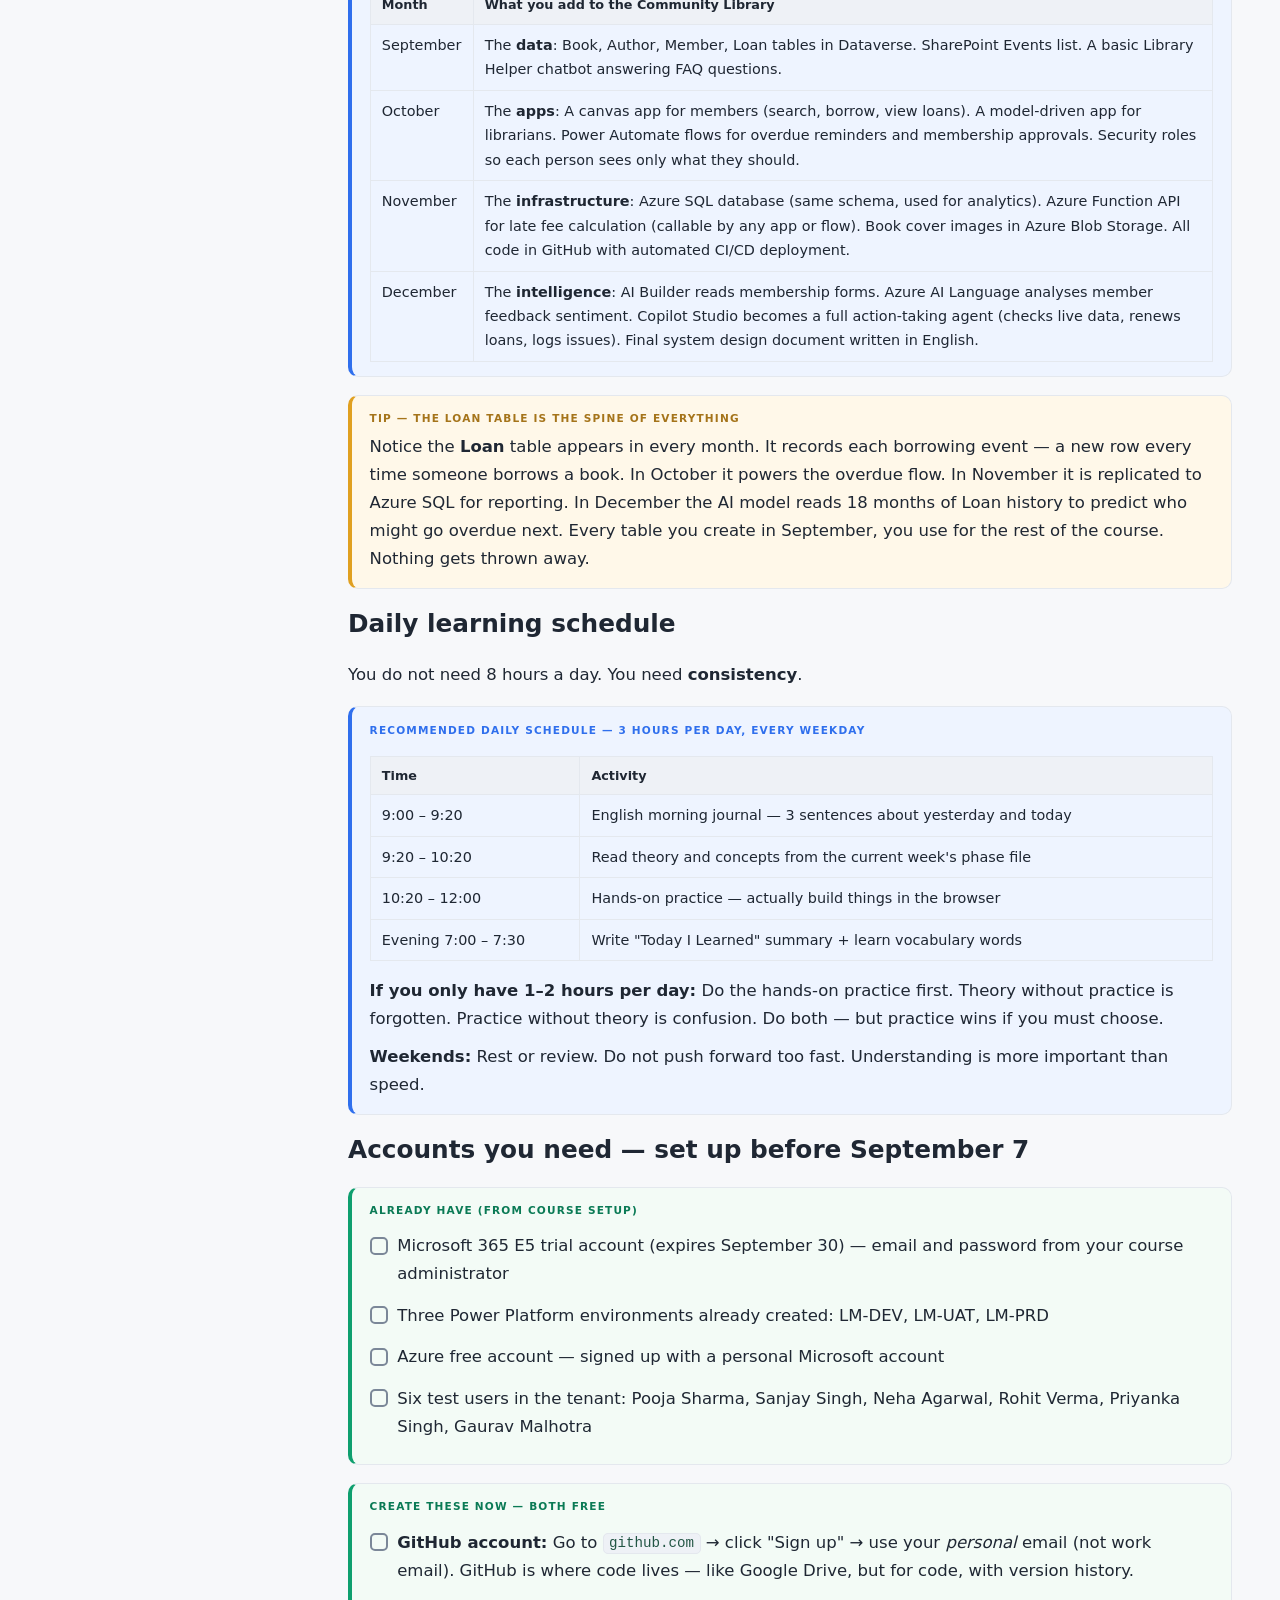
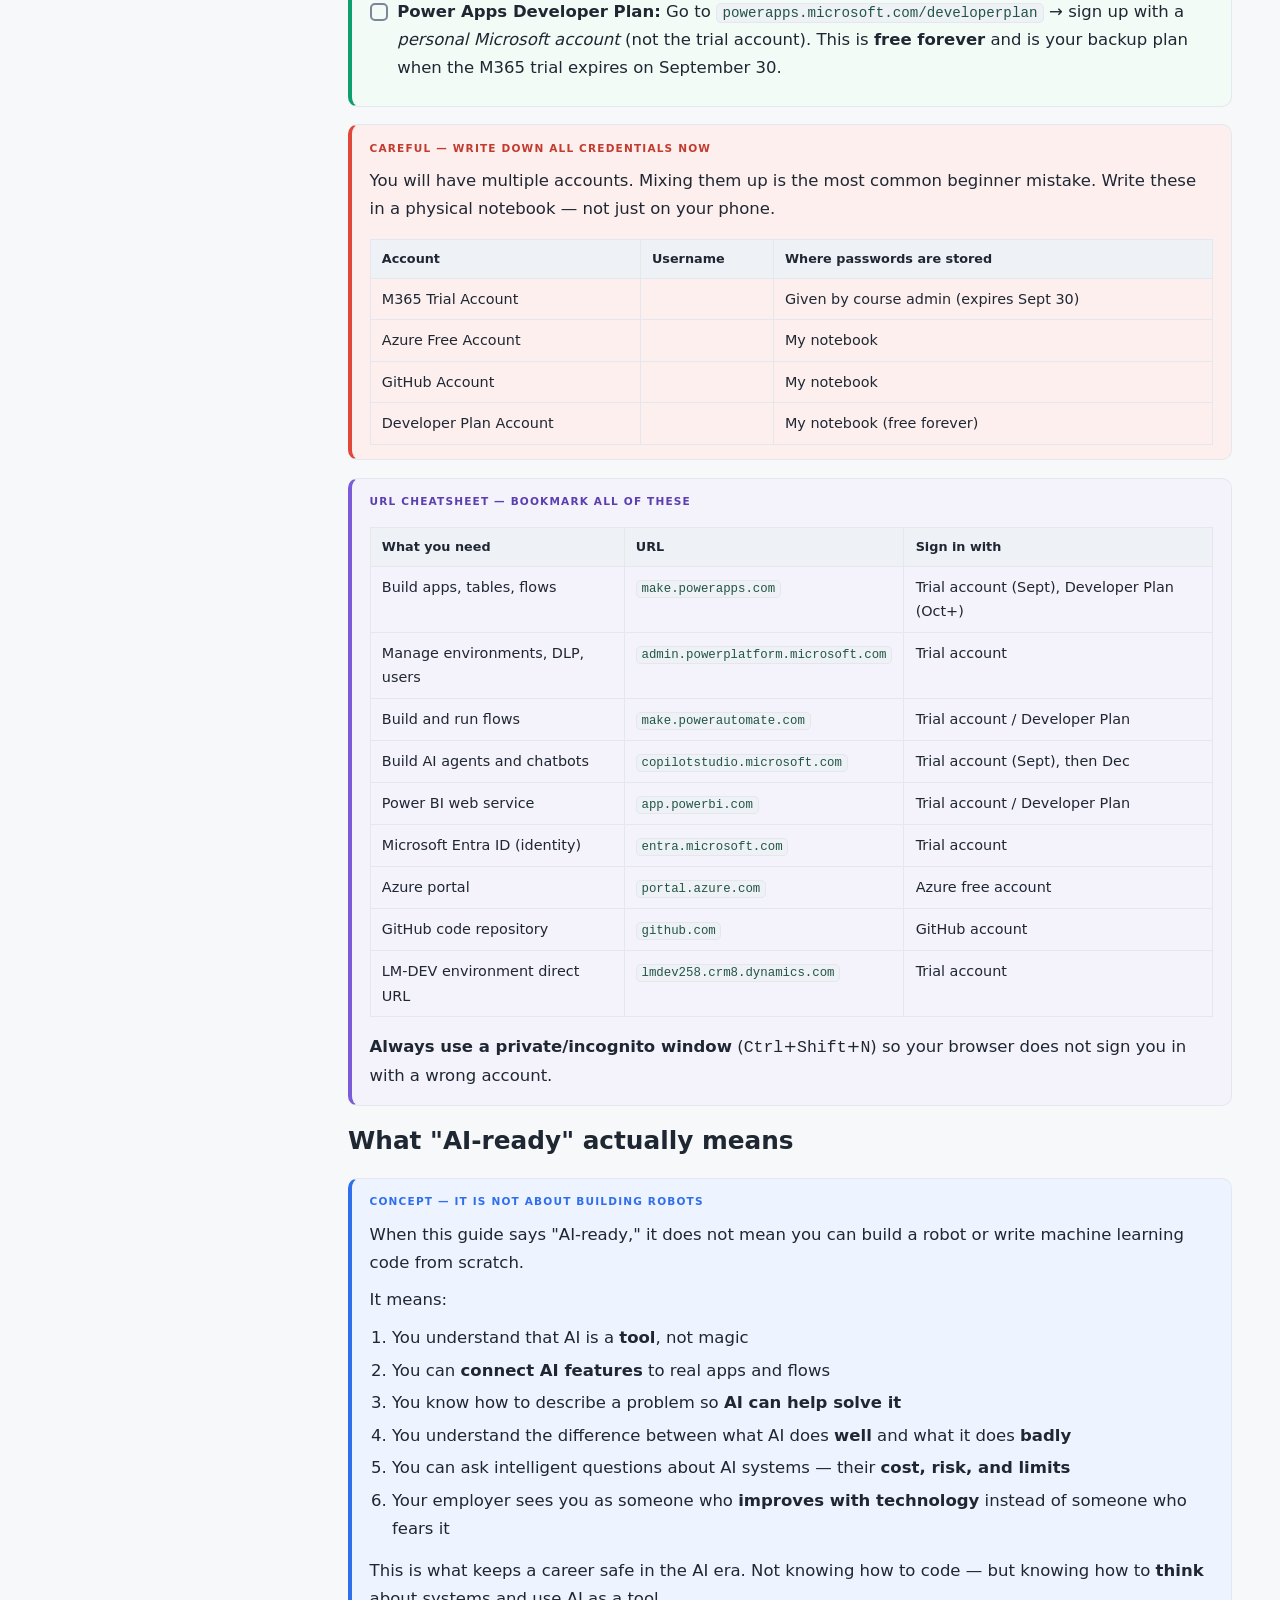
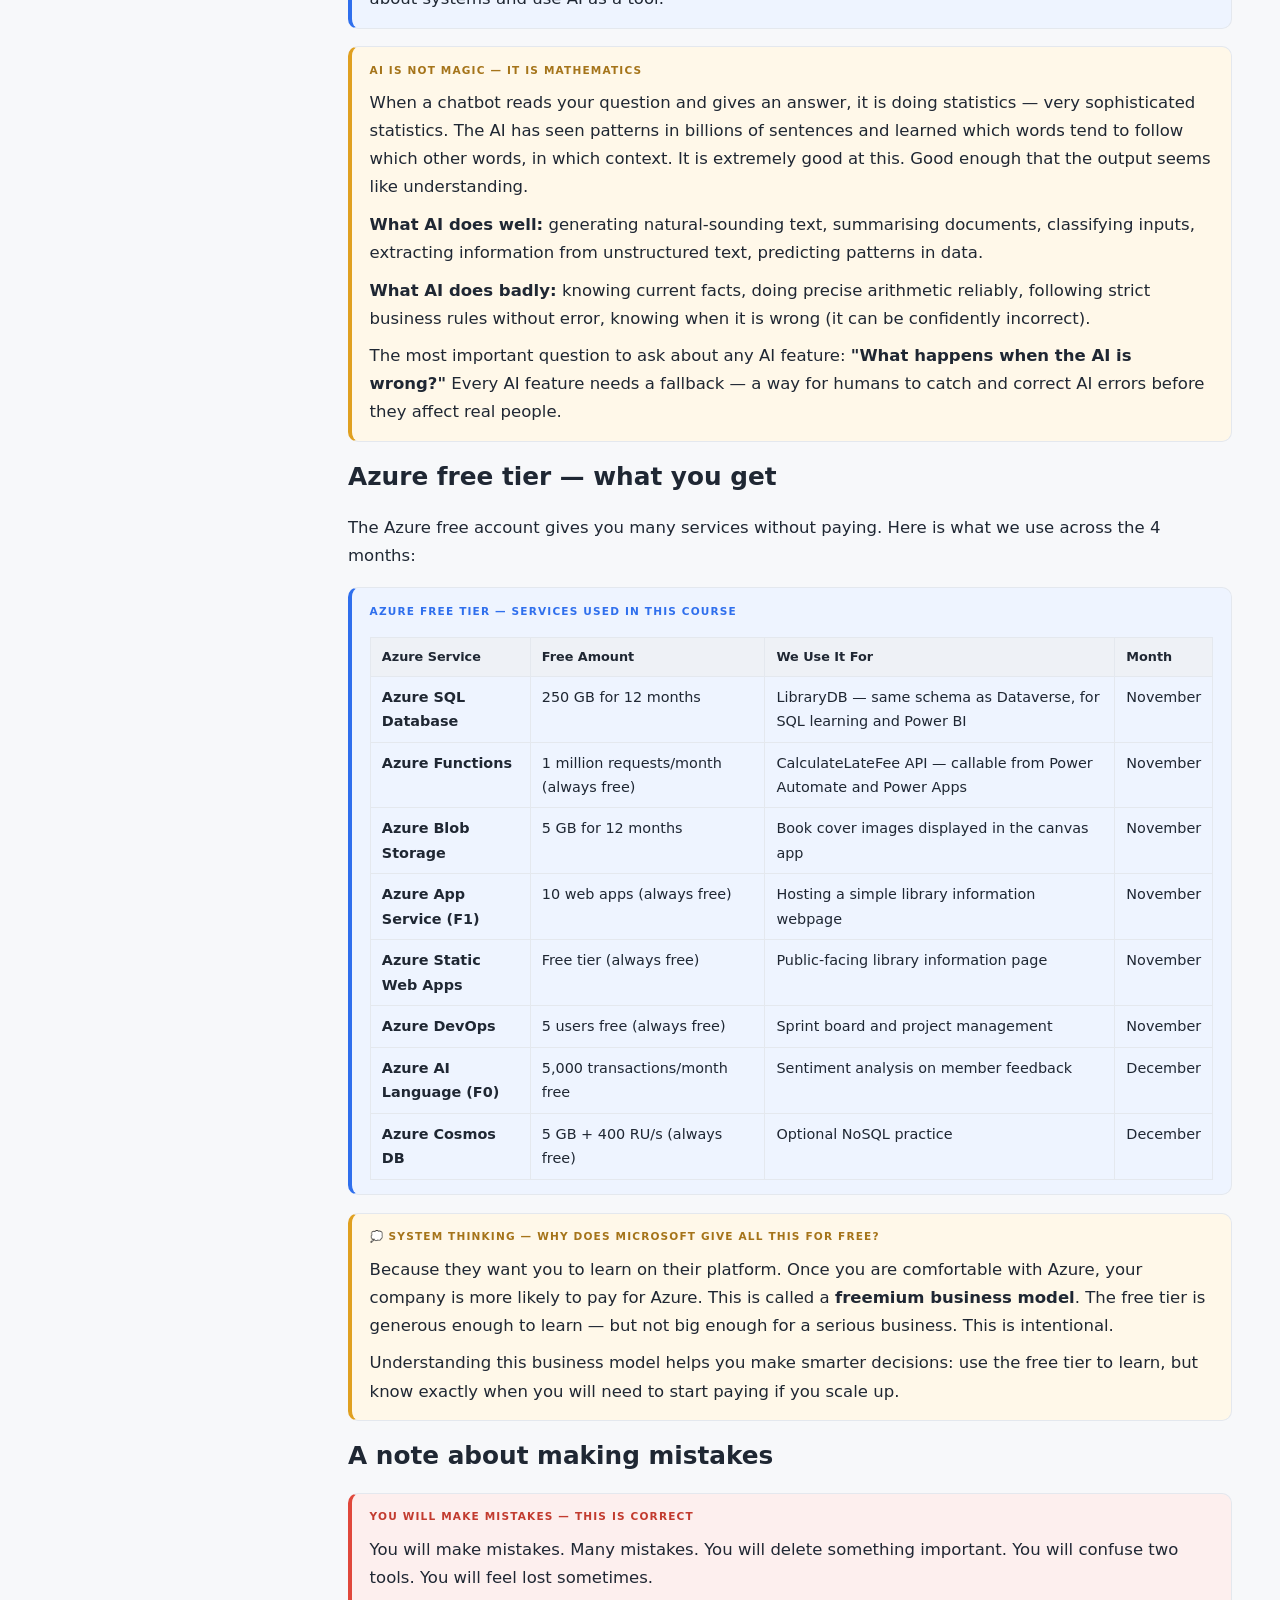
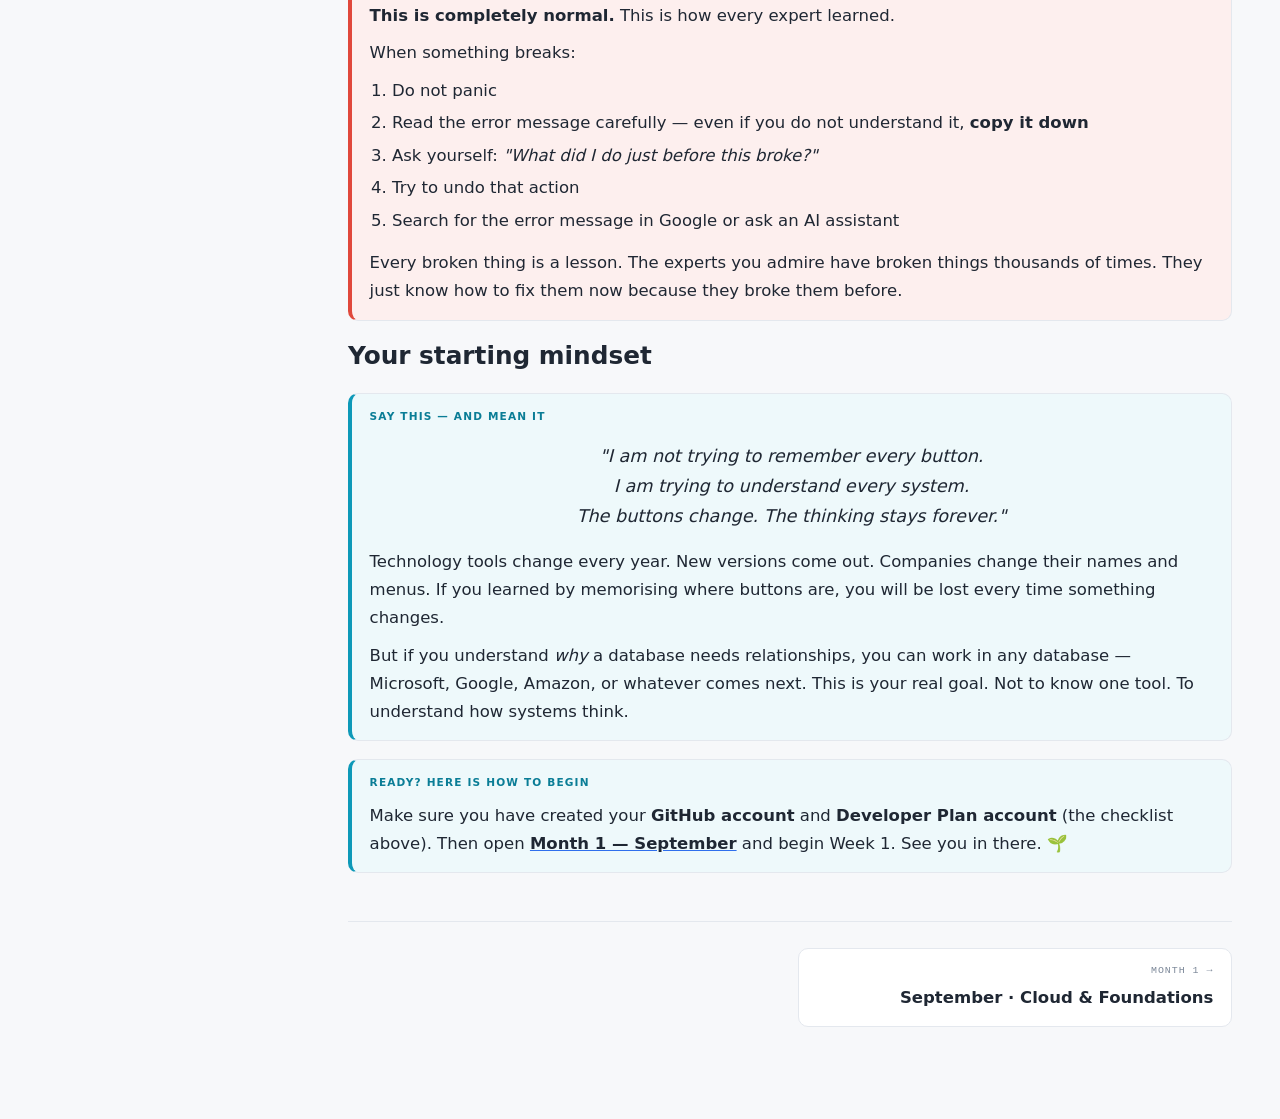
==== commit faa4be30: "Rebuild as 4-month AI-ready roadmap (Sept–Dec 2026) - index.html: new master roadmap with ecosystem " ====
--- a/index.html
+++ b/index.html
@@ -3,15 +3,15 @@
 <head>
 <meta charset="utf-8">
 <meta name="viewport" content="width=device-width, initial-scale=1">
-<title>Power Platform in 20 Days — A Beginner's Course</title>
+<title>AI-Ready in 4 Months — Power Platform, Azure &amp; AI</title>
 <link rel="stylesheet" href="assets/course.css">
 </head>
 <body data-page="index">
 <button id="menu" aria-label="Menu">☰</button>
 <aside id="rail">
   <div class="brand"><a href="index.html">
-    <div class="t">Power Platform in 20 Days</div>
-    <div class="s">A Beginner's Course</div></a>
+    <div class="t">AI-Ready in 4 Months</div>
+    <div class="s">Power Platform · Azure · GitHub · AI</div></a>
     <div class="prog"><i id="pfill"></i></div>
     <div class="progtxt"><span id="pnum">0</span> / <span id="ptot">0</span> steps on this page</div>
   </div>
@@ -19,423 +19,345 @@
 </aside>
 
 <main>
+
 <header class="hero" id="welcome">
-  <span class="pill">Start here</span>
-  <h1>Learn Microsoft Power Platform &amp; Power BI, from zero.</h1>
-  <p>Twenty days, and one project you keep building the whole way through. Everything in your web
-  browser — no software to install, nothing that needs a powerful laptop. Each day explains the
-  <em>why</em> in plain English and the <em>how</em> click-by-click, with diagrams. By Day 20 you'll
-  have a complete <strong>Community Library</strong> ecosystem — data, apps, automation, a chatbot,
-  and a Power BI report — that is <em>yours</em>.</p>
+  <span class="pill">Start here — September 6, 2026</span>
+  <h1>From zero to AI-ready, in 4 months.</h1>
+  <p>One project. One growing system. Four months of learning Microsoft Power Platform, Azure, GitHub, and AI — all connected through a single Community Library that you build from Day 1 and keep forever. No technical background needed. No powerful laptop needed. Everything works in a browser.</p>
 </header>
 
-<section id="how">
-<h2>How to use this course</h2>
-<p>Do <strong>one day at a time</strong>. A "day" is roughly <strong>60–120 minutes</strong> — split
-it across a morning and evening if you like. You don't have to finish in 20 calendar days; the number
-just means there are 20 lessons, grouped into six phases (use the menu on the left).</p>
-
-<div class="card c-concept"><span class="lab">The kinds of boxes you'll see</span>
+<section id="who">
+<h2>Who this guide is for</h2>
+<div class="card c-concept"><span class="lab">You are in the right place if…</span>
 <ul>
-<li><strong>Concept</strong> (blue) — the idea explained simply, then a little more technically, often with a diagram.</li>
-<li><strong>Do this</strong> (green) — the exact clicks, with checkboxes that remember your progress.</li>
-<li><strong>Tip</strong> (yellow) — something handy or a shortcut.</li>
-<li><strong>Careful</strong> (red) — something that could cost money or cause a mistake. Read these.</li>
-<li><strong>Words you learned</strong> (purple) — a mini-dictionary for the day.</li>
-<li><strong>Check yourself</strong> (teal) — a tiny quiz to confirm it stuck.</li>
-</ul>
-</div>
-
-<div class="card c-tip"><span class="lab">Tip — your progress is saved</span>
-When you tick a checkbox, this page remembers it on <em>this</em> computer and browser (even after you
-close it). The bar in the top-left fills as you go. Progress is saved <em>per page</em>, so each phase
-keeps its own ticks. A different computer won't have your ticks — that's normal.</div>
-
-<div class="card c-warn"><span class="lab">Careful — two golden rules for the whole course</span>
+  <li>You have <strong>never built an app, a database, or any software</strong> before</li>
+  <li>You find English technical words <strong>confusing or scary</strong></li>
+  <li>You want to understand technology <strong>deeply</strong>, not just "click and hope"</li>
+  <li>You have access to a <strong>Microsoft 365 E5 trial</strong> account (expires September 30)</li>
+  <li>You have access to an <strong>Azure free account</strong></li>
+  <li>You want to be ready for the AI world so your <strong>career grows every year</strong></li>
+</ul>
+</div>
+<div class="card c-warn"><span class="lab">Careful — trial expiry</span>
+The Microsoft 365 E5 trial expires on <strong>September 30, 2026</strong>. The first month's work is designed specifically around features that expire on that date. Do not skip Week 4 — it covers how to safely back up and migrate everything before the trial closes.
+</div>
+</section>
+
+<section id="why">
+<h2>The most important idea in this entire guide</h2>
+<p>Before you learn any tool, any button, any formula — you need to understand <strong>one rule</strong>:</p>
+<div class="card c-concept"><span class="lab">The Rule — Always ask WHY before HOW</span>
+<p>Most people open a tool and ask: <em>"How do I do this?"</em></p>
+<p>Wise people first ask: <em>"Why does this tool exist? What problem does it solve? What would happen without it?"</em></p>
+<p><strong>Example:</strong></p>
+<ul>
+  <li>Most people ask: <em>"How do I create a SharePoint list?"</em></li>
+  <li>You will ask: <em>"Why does SharePoint exist? What happens if we store data in Excel instead? Why is a list better than a file? What does Microsoft gain by building this? What do I lose if SharePoint goes down?"</em></li>
+</ul>
+<p>When you ask WHY, you understand the system. When you understand the system, you can fix it, improve it, talk about it, and teach it. This is called <strong>System Thinking</strong> — and it is the skill that separates a button-clicker from an expert.</p>
+</div>
+
+<div class="card c-tip"><span class="lab">Your System Thinking Toolkit — 7 Questions to Ask Every Time</span>
+<p>Use these questions whenever you learn something new — a database, a flow, an API, an AI model — <em>anything</em>:</p>
 <ol>
-<li><strong>Only ever use made-up ("fake") data.</strong> Names, emails, numbers — invent them all.
-Never type in real personal or work information from anyone.</li>
-<li><strong>Only build in your dedicated learning environment</strong> (set up on Day 0). If you used the
-<strong>Power Apps Developer Plan</strong>, your environment is named after you — e.g. <em>"Ashwini
-Pandey's Environment"</em>. If an admin created it for you, it may be called <em>"Learning"</em>.
-Either way, always confirm the environment picker (top-right) shows the right one before building anything.</li>
-</ol></div>
+  <li><strong>Why does this exist?</strong> What problem does it solve?</li>
+  <li><strong>What would happen without it?</strong> What was the world like before this existed?</li>
+  <li><strong>Who uses this?</strong> Just me? My team? My company? Thousands of companies?</li>
+  <li><strong>How does it connect to other things?</strong> What does it talk to? What talks to it?</li>
+  <li><strong>What can go wrong?</strong> What are the risks? What happens if this fails?</li>
+  <li><strong>What does it cost?</strong> In money, time, and effort?</li>
+  <li><strong>Does it scale?</strong> Would it work if 10× more people used it?</li>
+</ol>
+<p>These questions work for SharePoint lists, Azure databases, GitHub repositories, AI models — <em>everything</em>.</p>
+</div>
+</section>
+
+<section id="english">
+<h2>How to improve your English at the same time</h2>
+<p>You are learning two things at once: <strong>technology</strong> and <strong>English</strong> (especially technical English). Here is the plan for both.</p>
+
+<div class="card c-do"><span class="lab">Daily English Habits — 20 minutes every day</span>
+<p><strong>Morning (5 minutes):</strong> Write 3 sentences in English in a notebook or Notes app:</p>
+<ul class="tasks">
+  <li><span class="box"></span><span class="txt">What did I learn yesterday?</span></li>
+  <li><span class="box"></span><span class="txt">What am I going to do today?</span></li>
+  <li><span class="box"></span><span class="txt">One question I have.</span></li>
+</ul>
+<p>Do not worry about grammar. Just write. You will improve by doing.</p>
+<p><strong>While learning (always):</strong> When you see a new English word, do NOT skip it. Do this instead:</p>
+<ul>
+  <li>Write the word down</li>
+  <li>Write what you <em>think</em> it means in Hindi or your own language</li>
+  <li>Write one example sentence using that word</li>
+</ul>
+<p><strong>Evening (10 minutes):</strong> Write a "Today I Learned" summary — 3–5 sentences. It does not need to be perfect. It just needs to be honest.</p>
+</div>
+
+<div class="card c-concept"><span class="lab">Example — Day 1 journal entry</span>
+<p><em>"Today I learned what a tenant is in Microsoft. A tenant is like a building with many offices. Each company gets one building. I live in my company's building and I cannot see other companies' buildings. I found the word 'provision' confusing. I think it means 'to set up' or 'to make ready.'"</em></p>
+<p>This is a <strong>perfect</strong> journal entry. The grammar is simple. The thinking is clear. That is enough.</p>
+</div>
+
+<div class="card c-tip"><span class="lab">English Practice — Built Into Every Week</span>
+Each phase file has a deep <strong>English Practice section for every week</strong> — covering a grammar pattern tied to that week's technical content, a writing exercise, a read-aloud paragraph, a professional communication template, and common mistakes that Indian English speakers make. The grammar progression mirrors the technical journey: simple present (September) → conditionals (October) → precision writing (November) → hedging and balanced arguments (December).
+</div>
+</section>
+
+<section id="timeline">
+<h2>The 4-month timeline</h2>
+<p>Six phases, four months. Every new skill is added to the same project. Nothing is wasted.</p>
+
+<figure class="fig">
+<svg viewBox="0 0 680 160" role="img" aria-label="4-month roadmap: September to December">
+<defs>
+  <marker id="ar" markerWidth="8" markerHeight="8" refX="6" refY="3" orient="auto"><path d="M0,0 L6,3 L0,6 Z" fill="#9fb0c8"/></marker>
+</defs>
+<!-- Month boxes -->
+<rect x="12" y="40" width="140" height="80" rx="12" fill="#eef4ff" stroke="#2f6fed" stroke-width="1.6"/>
+<text x="82" y="64" text-anchor="middle" font-family="sans-serif" font-size="12" font-weight="bold" fill="#1f2733">September</text>
+<text x="82" y="82" text-anchor="middle" font-family="sans-serif" font-size="9.5" fill="#4a5567">M365 E5 Trial</text>
+<text x="82" y="96" text-anchor="middle" font-family="sans-serif" font-size="9.5" fill="#4a5567">Cloud · Identity</text>
+<text x="82" y="110" text-anchor="middle" font-family="sans-serif" font-size="9.5" fill="#4a5567">SharePoint · Dataverse</text>
+
+<line x1="152" y1="80" x2="183" y2="80" stroke="#9fb0c8" stroke-width="2" marker-end="url(#ar)"/>
+
+<rect x="185" y="40" width="140" height="80" rx="12" fill="#f3fbf6" stroke="#0e9f6e" stroke-width="1.6"/>
+<text x="255" y="64" text-anchor="middle" font-family="sans-serif" font-size="12" font-weight="bold" fill="#1f2733">October</text>
+<text x="255" y="82" text-anchor="middle" font-family="sans-serif" font-size="9.5" fill="#4a5567">Developer Plan</text>
+<text x="255" y="96" text-anchor="middle" font-family="sans-serif" font-size="9.5" fill="#4a5567">Power Apps · Power Fx</text>
+<text x="255" y="110" text-anchor="middle" font-family="sans-serif" font-size="9.5" fill="#4a5567">Automate · Security</text>
+
+<line x1="325" y1="80" x2="356" y2="80" stroke="#9fb0c8" stroke-width="2" marker-end="url(#ar)"/>
+
+<rect x="358" y="40" width="140" height="80" rx="12" fill="#fff8e9" stroke="#e0a020" stroke-width="1.6"/>
+<text x="428" y="64" text-anchor="middle" font-family="sans-serif" font-size="12" font-weight="bold" fill="#1f2733">November</text>
+<text x="428" y="82" text-anchor="middle" font-family="sans-serif" font-size="9.5" fill="#4a5567">Azure Free Account</text>
+<text x="428" y="96" text-anchor="middle" font-family="sans-serif" font-size="9.5" fill="#4a5567">Azure SQL · Functions</text>
+<text x="428" y="110" text-anchor="middle" font-family="sans-serif" font-size="9.5" fill="#4a5567">GitHub · CI/CD</text>
+
+<line x1="498" y1="80" x2="529" y2="80" stroke="#9fb0c8" stroke-width="2" marker-end="url(#ar)"/>
+
+<rect x="531" y="40" width="140" height="80" rx="12" fill="#f4f2fb" stroke="#7a5cd6" stroke-width="1.6"/>
+<text x="601" y="64" text-anchor="middle" font-family="sans-serif" font-size="12" font-weight="bold" fill="#1f2733">December</text>
+<text x="601" y="82" text-anchor="middle" font-family="sans-serif" font-size="9.5" fill="#4a5567">AI Integration</text>
+<text x="601" y="96" text-anchor="middle" font-family="sans-serif" font-size="9.5" fill="#4a5567">AI Builder · Copilot</text>
+<text x="601" y="110" text-anchor="middle" font-family="sans-serif" font-size="9.5" fill="#4a5567">Ethics · Capstone</text>
+</svg>
+<figcaption>Four months, one project, every skill connected</figcaption>
+</figure>
+
+<div class="card c-concept"><span class="lab">Month-by-Month Breakdown</span>
+<table>
+<tr><th>Month</th><th>Tool Account</th><th>Main Topics</th><th>Key Deadline</th></tr>
+<tr><td><strong>September</strong></td><td>M365 E5 Trial</td><td>Cloud concepts, tenant, Entra ID, SharePoint, Teams, Dataverse basics, Power BI Pro, Copilot Studio (basic chatbot)</td><td>Sept 30 — export everything before trial expires</td></tr>
+<tr><td><strong>October</strong></td><td>Developer Plan (free)</td><td>Canvas App (3 screens), Power Fx formulas, Power Automate flows, Dataverse security roles, Model-Driven App, Power BI dashboard</td><td>Oct 31 — complete working library app</td></tr>
+<tr><td><strong>November</strong></td><td>Azure Free + GitHub Free</td><td>Azure SQL, Azure Functions API, Blob Storage, GitHub repositories, branches, GitHub Actions CI/CD, Azure DevOps sprint board</td><td>Nov 30 — code deployed via automated pipeline</td></tr>
+<tr><td><strong>December</strong></td><td>Azure AI free tiers</td><td>AI Builder (form reader, prediction), Azure AI Language, Copilot Studio advanced (action-taking agent), AI ethics, capstone project, career prep</td><td>Dec 31 — complete, documented, AI-powered system</td></tr>
+</table>
+</div>
+
+<div class="cards">
+<a class="rc" href="phase1.html"><div class="k">Month 1 · September</div><h3>Cloud &amp; Foundations</h3><p>Microsoft 365 ecosystem, identity, SharePoint, Dataverse, Copilot Studio basics — all before the trial expires.</p></a>
+<a class="rc" href="phase2.html"><div class="k">Month 2 · October</div><h3>Power Platform Deep Dive</h3><p>Canvas apps, Power Fx formulas, Power Automate flows, Dataverse security, model-driven apps, Power BI dashboards.</p></a>
+<a class="rc" href="phase3.html"><div class="k">Month 3 · November</div><h3>Azure + GitHub + DevOps</h3><p>Azure SQL, Azure Functions, Blob Storage, GitHub repositories, GitHub Actions CI/CD, Azure DevOps sprint boards.</p></a>
+<a class="rc" href="phase4.html"><div class="k">Month 4 · December</div><h3>AI Integration + Capstone</h3><p>AI Builder, Azure AI Language, Copilot Studio advanced, AI ethics, final system design document, career preparation.</p></a>
+</div>
 </section>
 
 <section id="project">
 <h2>Your project: the Community Library</h2>
-<p>This course is <strong>not</strong> a set of unrelated exercises. From Day 2 onward you build
-<em>one</em> real thing — a <strong>Community Library</strong> — and it grows a little every day. By the
-end it's a complete, connected <strong>ecosystem</strong>: a database, apps people use, automations that
-run by themselves, a chatbot, and a Power BI report — all sharing the <em>same</em> data. It becomes a
-project that is genuinely <em>yours</em>, and something you can show people.</p>
+<p>This guide is <strong>not</strong> a set of unrelated exercises. From Week 1 onward you build <em>one real thing</em> — a <strong>Community Library Management System</strong> — and it grows a little every week. By December 31 it is a complete, connected <strong>ecosystem</strong>.</p>
 
 <figure class="fig">
-<svg viewBox="0 0 640 340" role="img" aria-label="Ecosystem: Dataverse in the centre, with canvas app, model-driven app, flows, SharePoint, Copilot Studio and Power BI around it">
+<svg viewBox="0 0 640 340" role="img" aria-label="Community Library ecosystem: Dataverse at centre, connected to Canvas App, Model-Driven App, Power Automate, SharePoint, Copilot Studio, Power BI, Azure Functions, GitHub">
 <defs><marker id="e1" markerWidth="8" markerHeight="8" refX="4" refY="3" orient="auto"><path d="M0,0 L6,3 L0,6 Z" fill="#9fb0c8"/></marker></defs>
-<!-- centre: Dataverse -->
-<rect x="238" y="128" width="164" height="84" rx="12" fill="#f3fbf6" stroke="#0e9f6e" stroke-width="1.6"/>
+<rect x="228" y="128" width="184" height="84" rx="12" fill="#f3fbf6" stroke="#0e9f6e" stroke-width="1.6"/>
 <text x="320" y="152" text-anchor="middle" font-family="sans-serif" font-size="13" font-weight="bold" fill="#1f2733">Dataverse</text>
-<text x="320" y="172" text-anchor="middle" font-family="monospace" font-size="9" fill="#4a5567">Book · Author</text>
-<text x="320" y="186" text-anchor="middle" font-family="monospace" font-size="9" fill="#4a5567">Member · Loan</text>
-<text x="320" y="203" text-anchor="middle" font-family="sans-serif" font-size="8.5" fill="#7b8798">the shared data</text>
-<!-- spokes -->
+<text x="320" y="170" text-anchor="middle" font-family="monospace" font-size="9" fill="#4a5567">Book · Author · Member · Loan</text>
+<text x="320" y="186" text-anchor="middle" font-family="sans-serif" font-size="8.5" fill="#7b8798">one shared data source</text>
+<text x="320" y="202" text-anchor="middle" font-family="sans-serif" font-size="8" fill="#0e9f6e">+ Azure SQL replica (Nov)</text>
 <g stroke="#9fb0c8" stroke-width="1.4">
-<line x1="238" y1="150" x2="150" y2="70" marker-end="url(#e1)"/>
-<line x1="402" y1="150" x2="490" y2="70" marker-end="url(#e1)"/>
-<line x1="238" y1="170" x2="120" y2="170" marker-end="url(#e1)"/>
-<line x1="402" y1="170" x2="520" y2="170" marker-end="url(#e1)"/>
-<line x1="238" y1="192" x2="150" y2="272" marker-end="url(#e1)"/>
-<line x1="402" y1="192" x2="490" y2="272" marker-end="url(#e1)"/>
+<line x1="228" y1="152" x2="148" y2="68" marker-end="url(#e1)"/>
+<line x1="412" y1="152" x2="492" y2="68" marker-end="url(#e1)"/>
+<line x1="228" y1="170" x2="110" y2="170" marker-end="url(#e1)"/>
+<line x1="412" y1="170" x2="522" y2="170" marker-end="url(#e1)"/>
+<line x1="228" y1="192" x2="148" y2="276" marker-end="url(#e1)"/>
+<line x1="412" y1="192" x2="492" y2="276" marker-end="url(#e1)"/>
 </g>
-<!-- surrounding tools -->
 <g font-family="sans-serif" font-size="10.5" text-anchor="middle">
-<rect x="70" y="40" width="140" height="46" rx="9" fill="#eef4ff" stroke="#2f6fed"/><text x="140" y="60" font-weight="bold" fill="#1f2733">Canvas app</text><text x="140" y="76" font-size="8.5" fill="#7b8798">people use it</text>
-<rect x="430" y="40" width="150" height="46" rx="9" fill="#eef4ff" stroke="#2f6fed"/><text x="505" y="60" font-weight="bold" fill="#1f2733">Model-driven app</text><text x="505" y="76" font-size="8.5" fill="#7b8798">back office</text>
-<rect x="8" y="147" width="140" height="46" rx="9" fill="#fff8e9" stroke="#e0a020"/><text x="78" y="167" font-weight="bold" fill="#1f2733">Power Automate</text><text x="78" y="183" font-size="8.5" fill="#7b8798">flows &amp; approvals</text>
-<rect x="500" y="147" width="132" height="46" rx="9" fill="#eef4ff" stroke="#2f6fed"/><text x="566" y="167" font-weight="bold" fill="#1f2733">SharePoint</text><text x="566" y="183" font-size="8.5" fill="#7b8798">events &amp; files</text>
-<rect x="70" y="256" width="140" height="46" rx="9" fill="#f4f2fb" stroke="#7a5cd6"/><text x="140" y="276" font-weight="bold" fill="#1f2733">Copilot Studio</text><text x="140" y="292" font-size="8.5" fill="#7b8798">Library Helper bot</text>
-<rect x="430" y="256" width="150" height="46" rx="9" fill="#f4f2fb" stroke="#7a5cd6"/><text x="505" y="276" font-weight="bold" fill="#1f2733">Power BI</text><text x="505" y="292" font-size="8.5" fill="#7b8798">report on Loans</text>
+<rect x="58" y="38" width="140" height="52" rx="9" fill="#eef4ff" stroke="#2f6fed"/><text x="128" y="60" font-weight="bold" fill="#1f2733">Canvas App</text><text x="128" y="76" font-size="8.5" fill="#7b8798">members borrow books</text><text x="128" y="86" font-size="7.5" fill="#2f6fed">October</text>
+<rect x="442" y="38" width="152" height="52" rx="9" fill="#eef4ff" stroke="#2f6fed"/><text x="518" y="60" font-weight="bold" fill="#1f2733">Model-Driven App</text><text x="518" y="76" font-size="8.5" fill="#7b8798">librarian back office</text><text x="518" y="86" font-size="7.5" fill="#2f6fed">October</text>
+<rect x="8" y="144" width="130" height="52" rx="9" fill="#fff8e9" stroke="#e0a020"/><text x="73" y="166" font-weight="bold" fill="#1f2733">Power Automate</text><text x="73" y="182" font-size="8.5" fill="#7b8798">overdue · approvals</text><text x="73" y="192" font-size="7.5" fill="#e0a020">October</text>
+<rect x="502" y="144" width="130" height="52" rx="9" fill="#eef4ff" stroke="#2f6fed"/><text x="567" y="166" font-weight="bold" fill="#1f2733">Azure Functions</text><text x="567" y="182" font-size="8.5" fill="#7b8798">late fee API</text><text x="567" y="192" font-size="7.5" fill="#2f6fed">November</text>
+<rect x="58" y="258" width="140" height="52" rx="9" fill="#f4f2fb" stroke="#7a5cd6"/><text x="128" y="278" font-weight="bold" fill="#1f2733">Copilot Studio</text><text x="128" y="294" font-size="8.5" fill="#7b8798">AI chatbot agent</text><text x="128" y="304" font-size="7.5" fill="#7a5cd6">Sept → December</text>
+<rect x="442" y="258" width="152" height="52" rx="9" fill="#f4f2fb" stroke="#7a5cd6"/><text x="518" y="278" font-weight="bold" fill="#1f2733">Power BI</text><text x="518" y="294" font-size="8.5" fill="#7b8798">operations dashboard</text><text x="518" y="304" font-size="7.5" fill="#7a5cd6">October → December</text>
 </g>
 </svg>
-<figcaption>Everything connects to the same Dataverse data — that's the ecosystem you'll build</figcaption>
+<figcaption>Everything connects to the same Dataverse data — that is the ecosystem you will build</figcaption>
 </figure>
 
-<div class="card c-concept"><span class="lab">How the project grows, day by day</span>
-<table>
-<tr><th>Days</th><th>What you add to the project</th></tr>
-<tr><td>2–4</td><td>The <strong>data</strong>: Book, Author, Member and Loan tables (linked), inside one solution.</td></tr>
-<tr><td>5–8</td><td>The <strong>apps</strong>: a canvas app to browse books and lend them, and a model-driven back-office app.</td></tr>
-<tr><td>9–11</td><td>The <strong>automation</strong>: email a member when they borrow, remind about overdue loans, approve new members.</td></tr>
-<tr><td>12–14</td><td>More <strong>data &amp; integration</strong>: a SharePoint events list, importing members in bulk, an Office Script.</td></tr>
-<tr><td>15–16</td><td>The <strong>AI &amp; governance</strong>: a "Library Helper" chatbot, then package the whole project into a solution.</td></tr>
-<tr><td>17–20</td><td>The <strong>insight</strong>: a Power BI report on your <em>Loan</em> data — loans over time, popular books, overdue counts.</td></tr>
-</table>
-</div>
-
-<div class="card c-tip"><span class="lab">Tip — one theme, everything reused</span>
-Notice the <strong>Loan</strong> table is special: it records each borrowing event, so later it becomes the
-"fact" your Power BI report measures, with Book, Member and Date as the things you slice by. Nothing you
-build gets thrown away — each day plugs into what came before.</div>
-</section>
-
-<section id="sample-data">
-<h2>Sample data — download before you start</h2>
-<p>All the realistic data you need for every day of the course is ready-made. Download these files once,
-keep them somewhere easy to find, and you'll always have data to import, analyse, and practise with.</p>
-
-<div class="card c-do"><span class="lab">Download all 9 files — and open each one correctly</span>
-<p style="margin:.4rem 0 .9rem">Right-click any link below → <strong>Save link as</strong> → save to a folder called <code>CommunityLibrary</code> on your Desktop. Follow the "How to open" steps under each file so Excel does not mangle dates or numbers.</p>
-
-<!-- books.csv -->
-<p><strong>📥 <a href="sample-data/books.csv" download>books.csv</a></strong> — 50 real books: title, author, ISBN, genre, pages, year, rating, copies. <em>Used on Day 2.</em></p>
-<ol style="margin:.3rem 0 1rem 1.4rem">
-<li>Open Excel → click the <strong>Data</strong> tab → <strong>Get Data → From Text/CSV</strong> → select <code>books.csv</code> → click <strong>Import</strong>.</li>
-<li>A preview window opens. Click <strong>Transform Data</strong> (do not click Load yet).</li>
-<li>In the Power Query editor, click the <strong>ISBN</strong> column header to select it.</li>
-<li>Go to the <strong>Transform</strong> tab → click <strong>Data Type</strong> → choose <strong>Text</strong>. Click <strong>Replace current</strong> when asked.</li>
-<li>Click <strong>Close &amp; Load</strong> (top-left). Excel loads all 50 rows with ISBN shown correctly.</li>
+<div class="card c-concept"><span class="lab">How the project grows, month by month</span>
+<table>
+<tr><th>Month</th><th>What you add to the Community Library</th></tr>
+<tr><td>September</td><td>The <strong>data</strong>: Book, Author, Member, Loan tables in Dataverse. SharePoint Events list. A basic Library Helper chatbot answering FAQ questions.</td></tr>
+<tr><td>October</td><td>The <strong>apps</strong>: A canvas app for members (search, borrow, view loans). A model-driven app for librarians. Power Automate flows for overdue reminders and membership approvals. Security roles so each person sees only what they should.</td></tr>
+<tr><td>November</td><td>The <strong>infrastructure</strong>: Azure SQL database (same schema, used for analytics). Azure Function API for late fee calculation (callable by any app or flow). Book cover images in Azure Blob Storage. All code in GitHub with automated CI/CD deployment.</td></tr>
+<tr><td>December</td><td>The <strong>intelligence</strong>: AI Builder reads membership forms. Azure AI Language analyses member feedback sentiment. Copilot Studio becomes a full action-taking agent (checks live data, renews loans, logs issues). Final system design document written in English.</td></tr>
+</table>
+</div>
+
+<div class="card c-tip"><span class="lab">Tip — The Loan table is the spine of everything</span>
+Notice the <strong>Loan</strong> table appears in every month. It records each borrowing event — a new row every time someone borrows a book. In October it powers the overdue flow. In November it is replicated to Azure SQL for reporting. In December the AI model reads 18 months of Loan history to predict who might go overdue next. Every table you create in September, you use for the rest of the course. Nothing gets thrown away.
+</div>
+</section>
+
+<section id="schedule">
+<h2>Daily learning schedule</h2>
+<p>You do not need 8 hours a day. You need <strong>consistency</strong>.</p>
+
+<div class="card c-concept"><span class="lab">Recommended daily schedule — 3 hours per day, every weekday</span>
+<table>
+<tr><th>Time</th><th>Activity</th></tr>
+<tr><td>9:00 – 9:20</td><td>English morning journal — 3 sentences about yesterday and today</td></tr>
+<tr><td>9:20 – 10:20</td><td>Read theory and concepts from the current week's phase file</td></tr>
+<tr><td>10:20 – 12:00</td><td>Hands-on practice — actually build things in the browser</td></tr>
+<tr><td>Evening 7:00 – 7:30</td><td>Write "Today I Learned" summary + learn vocabulary words</td></tr>
+</table>
+<p><strong>If you only have 1–2 hours per day:</strong> Do the hands-on practice first. Theory without practice is forgotten. Practice without theory is confusion. Do both — but practice wins if you must choose.</p>
+<p><strong>Weekends:</strong> Rest or review. Do not push forward too fast. Understanding is more important than speed.</p>
+</div>
+</section>
+
+<section id="accounts">
+<h2>Accounts you need — set up before September 7</h2>
+
+<div class="card c-do"><span class="lab">Already have (from course setup)</span>
+<ul class="tasks">
+  <li><span class="box"></span><span class="txt">Microsoft 365 E5 trial account (expires September 30) — email and password from your course administrator</span></li>
+  <li><span class="box"></span><span class="txt">Three Power Platform environments already created: LM-DEV, LM-UAT, LM-PRD</span></li>
+  <li><span class="box"></span><span class="txt">Azure free account — signed up with a personal Microsoft account</span></li>
+  <li><span class="box"></span><span class="txt">Six test users in the tenant: Pooja Sharma, Sanjay Singh, Neha Agarwal, Rohit Verma, Priyanka Singh, Gaurav Malhotra</span></li>
+</ul>
+</div>
+
+<div class="card c-do"><span class="lab">Create these now — both free</span>
+<ul class="tasks">
+  <li><span class="box"></span><span class="txt"><strong>GitHub account:</strong> Go to <code>github.com</code> → click "Sign up" → use your <em>personal</em> email (not work email). GitHub is where code lives — like Google Drive, but for code, with version history.</span></li>
+  <li><span class="box"></span><span class="txt"><strong>Power Apps Developer Plan:</strong> Go to <code>powerapps.microsoft.com/developerplan</code> → sign up with a <em>personal Microsoft account</em> (not the trial account). This is <strong>free forever</strong> and is your backup plan when the M365 trial expires on September 30.</span></li>
+</ul>
+</div>
+
+<div class="card c-warn"><span class="lab">Careful — write down all credentials now</span>
+<p>You will have multiple accounts. Mixing them up is the most common beginner mistake. Write these in a physical notebook — not just on your phone.</p>
+<table>
+<tr><th>Account</th><th>Username</th><th>Where passwords are stored</th></tr>
+<tr><td>M365 Trial Account</td><td></td><td>Given by course admin (expires Sept 30)</td></tr>
+<tr><td>Azure Free Account</td><td></td><td>My notebook</td></tr>
+<tr><td>GitHub Account</td><td></td><td>My notebook</td></tr>
+<tr><td>Developer Plan Account</td><td></td><td>My notebook (free forever)</td></tr>
+</table>
+</div>
+
+<div class="card c-gloss"><span class="lab">URL Cheatsheet — bookmark all of these</span>
+<table>
+<tr><th>What you need</th><th>URL</th><th>Sign in with</th></tr>
+<tr><td>Build apps, tables, flows</td><td><code>make.powerapps.com</code></td><td>Trial account (Sept), Developer Plan (Oct+)</td></tr>
+<tr><td>Manage environments, DLP, users</td><td><code>admin.powerplatform.microsoft.com</code></td><td>Trial account</td></tr>
+<tr><td>Build and run flows</td><td><code>make.powerautomate.com</code></td><td>Trial account / Developer Plan</td></tr>
+<tr><td>Build AI agents and chatbots</td><td><code>copilotstudio.microsoft.com</code></td><td>Trial account (Sept), then Dec</td></tr>
+<tr><td>Power BI web service</td><td><code>app.powerbi.com</code></td><td>Trial account / Developer Plan</td></tr>
+<tr><td>Microsoft Entra ID (identity)</td><td><code>entra.microsoft.com</code></td><td>Trial account</td></tr>
+<tr><td>Azure portal</td><td><code>portal.azure.com</code></td><td>Azure free account</td></tr>
+<tr><td>GitHub code repository</td><td><code>github.com</code></td><td>GitHub account</td></tr>
+<tr><td>LM-DEV environment direct URL</td><td><code>lmdev258.crm8.dynamics.com</code></td><td>Trial account</td></tr>
+</table>
+<p><strong>Always use a private/incognito window</strong> (<kbd>Ctrl</kbd>+<kbd>Shift</kbd>+<kbd>N</kbd>) so your browser does not sign you in with a wrong account.</p>
+</div>
+</section>
+
+<section id="ai-ready">
+<h2>What "AI-ready" actually means</h2>
+<div class="card c-concept"><span class="lab">Concept — It is not about building robots</span>
+<p>When this guide says "AI-ready," it does not mean you can build a robot or write machine learning code from scratch.</p>
+<p>It means:</p>
+<ol>
+  <li>You understand that AI is a <strong>tool</strong>, not magic</li>
+  <li>You can <strong>connect AI features</strong> to real apps and flows</li>
+  <li>You know how to describe a problem so <strong>AI can help solve it</strong></li>
+  <li>You understand the difference between what AI does <strong>well</strong> and what it does <strong>badly</strong></li>
+  <li>You can ask intelligent questions about AI systems — their <strong>cost, risk, and limits</strong></li>
+  <li>Your employer sees you as someone who <strong>improves with technology</strong> instead of someone who fears it</li>
 </ol>
-
-<!-- authors.csv -->
-<p><strong>📥 <a href="sample-data/authors.csv" download>authors.csv</a></strong> — 46 real authors: full name, country, birth date, biography. <em>Used on Day 3.</em></p>
-<ol style="margin:.3rem 0 1rem 1.4rem">
-<li>Excel → <strong>Data → Get Data → From Text/CSV</strong> → select <code>authors.csv</code> → <strong>Import</strong>.</li>
-<li>Click <strong>Transform Data</strong>.</li>
-<li>Click the <strong>Born</strong> column → <strong>Transform → Data Type → Date</strong> → <strong>Replace current</strong>.</li>
-<li><strong>Close &amp; Load</strong>.</li>
+<p>This is what keeps a career safe in the AI era. Not knowing how to code — but knowing how to <strong>think</strong> about systems and use AI as a tool.</p>
+</div>
+
+<div class="card c-tip"><span class="lab">AI is not magic — it is mathematics</span>
+<p>When a chatbot reads your question and gives an answer, it is doing statistics — very sophisticated statistics. The AI has seen patterns in billions of sentences and learned which words tend to follow which other words, in which context. It is extremely good at this. Good enough that the output seems like understanding.</p>
+<p><strong>What AI does well:</strong> generating natural-sounding text, summarising documents, classifying inputs, extracting information from unstructured text, predicting patterns in data.</p>
+<p><strong>What AI does badly:</strong> knowing current facts, doing precise arithmetic reliably, following strict business rules without error, knowing when it is wrong (it can be confidently incorrect).</p>
+<p>The most important question to ask about any AI feature: <strong>"What happens when the AI is wrong?"</strong> Every AI feature needs a fallback — a way for humans to catch and correct AI errors before they affect real people.</p>
+</div>
+</section>
+
+<section id="azure">
+<h2>Azure free tier — what you get</h2>
+<p>The Azure free account gives you many services without paying. Here is what we use across the 4 months:</p>
+
+<div class="card c-concept"><span class="lab">Azure Free Tier — Services Used in This Course</span>
+<table>
+<tr><th>Azure Service</th><th>Free Amount</th><th>We Use It For</th><th>Month</th></tr>
+<tr><td><strong>Azure SQL Database</strong></td><td>250 GB for 12 months</td><td>LibraryDB — same schema as Dataverse, for SQL learning and Power BI</td><td>November</td></tr>
+<tr><td><strong>Azure Functions</strong></td><td>1 million requests/month (always free)</td><td>CalculateLateFee API — callable from Power Automate and Power Apps</td><td>November</td></tr>
+<tr><td><strong>Azure Blob Storage</strong></td><td>5 GB for 12 months</td><td>Book cover images displayed in the canvas app</td><td>November</td></tr>
+<tr><td><strong>Azure App Service (F1)</strong></td><td>10 web apps (always free)</td><td>Hosting a simple library information webpage</td><td>November</td></tr>
+<tr><td><strong>Azure Static Web Apps</strong></td><td>Free tier (always free)</td><td>Public-facing library information page</td><td>November</td></tr>
+<tr><td><strong>Azure DevOps</strong></td><td>5 users free (always free)</td><td>Sprint board and project management</td><td>November</td></tr>
+<tr><td><strong>Azure AI Language (F0)</strong></td><td>5,000 transactions/month free</td><td>Sentiment analysis on member feedback</td><td>December</td></tr>
+<tr><td><strong>Azure Cosmos DB</strong></td><td>5 GB + 400 RU/s (always free)</td><td>Optional NoSQL practice</td><td>December</td></tr>
+</table>
+</div>
+
+<div class="card c-tip"><span class="lab">💭 System Thinking — Why does Microsoft give all this for free?</span>
+<p>Because they want you to learn on their platform. Once you are comfortable with Azure, your company is more likely to pay for Azure. This is called a <strong>freemium business model</strong>. The free tier is generous enough to learn — but not big enough for a serious business. This is intentional.</p>
+<p>Understanding this business model helps you make smarter decisions: use the free tier to learn, but know exactly when you will need to start paying if you scale up.</p>
+</div>
+</section>
+
+<section id="mistakes">
+<h2>A note about making mistakes</h2>
+<div class="card c-warn"><span class="lab">You will make mistakes — this is correct</span>
+<p>You will make mistakes. Many mistakes. You will delete something important. You will confuse two tools. You will feel lost sometimes.</p>
+<p><strong>This is completely normal.</strong> This is how every expert learned.</p>
+<p>When something breaks:</p>
+<ol>
+  <li>Do not panic</li>
+  <li>Read the error message carefully — even if you do not understand it, <strong>copy it down</strong></li>
+  <li>Ask yourself: <em>"What did I do just before this broke?"</em></li>
+  <li>Try to undo that action</li>
+  <li>Search for the error message in Google or ask an AI assistant</li>
 </ol>
-
-<!-- members.csv -->
-<p><strong>📥 <a href="sample-data/members.csv" download>members.csv</a></strong> — 30 library members: name, email, phone, membership type, join date, expiry, active. <em>Used on Day 3.</em></p>
-<ol style="margin:.3rem 0 1rem 1.4rem">
-<li>Excel → <strong>Data → Get Data → From Text/CSV</strong> → select <code>members.csv</code> → <strong>Import</strong>.</li>
-<li>Click <strong>Transform Data</strong>.</li>
-<li>Click the <strong>Phone</strong> column → <strong>Transform → Data Type → Text</strong> → <strong>Replace current</strong>. (Phone numbers start with + so must be text.)</li>
-<li>Click the <strong>Join_date</strong> column → <strong>Data Type → Date</strong> → <strong>Replace current</strong>.</li>
-<li>Click the <strong>Membership_expiry</strong> column → <strong>Data Type → Date</strong> → <strong>Replace current</strong>.</li>
-<li><strong>Close &amp; Load</strong>.</li>
-</ol>
-
-<!-- new-members.csv -->
-<p><strong>📥 <a href="sample-data/new-members.csv" download>new-members.csv</a></strong> — 15 new members for bulk import. <em>Used on Day 13 (Dataflow).</em></p>
-<ol style="margin:.3rem 0 1rem 1.4rem">
-<li>Excel → <strong>Data → Get Data → From Text/CSV</strong> → select <code>new-members.csv</code> → <strong>Import</strong>.</li>
-<li>Click <strong>Transform Data</strong>.</li>
-<li>Click <strong>Phone</strong> → <strong>Data Type → Text</strong> → <strong>Replace current</strong>.</li>
-<li>Click <strong>Join_date</strong> → <strong>Data Type → Date</strong> → <strong>Replace current</strong>.</li>
-<li>Click <strong>Membership_expiry</strong> → <strong>Data Type → Date</strong> → <strong>Replace current</strong>.</li>
-<li><strong>Close &amp; Load</strong>. (This file is also uploaded directly into the Dataverse Dataflow on Day 13 — you don't have to open it in Excel at all, but it helps to check the data first.)</li>
-</ol>
-
-<!-- loans.csv -->
-<p><strong>📥 <a href="sample-data/loans.csv" download>loans.csv</a></strong> — 100 loan records (Jan 2025–Aug 2026): book, member, dates, status, late fees. <em>Used on Day 17 (Power BI).</em></p>
-<ol style="margin:.3rem 0 1rem 1.4rem">
-<li>Excel → <strong>Data → Get Data → From Text/CSV</strong> → select <code>loans.csv</code> → <strong>Import</strong>.</li>
-<li>Click <strong>Transform Data</strong>.</li>
-<li>Click <strong>Loan_date</strong> → <strong>Transform → Data Type → Date</strong> → <strong>Replace current</strong>.</li>
-<li>Click <strong>Due_date</strong> → <strong>Data Type → Date</strong> → <strong>Replace current</strong>.</li>
-<li>Click <strong>Return_date</strong> → <strong>Data Type → Date</strong> → <strong>Replace current</strong>. (Some rows are blank here — that is correct, it means the book has not been returned yet.)</li>
-<li>Click <strong>Late_fee</strong> → <strong>Data Type → Decimal Number</strong> → <strong>Replace current</strong>.</li>
-<li><strong>Close &amp; Load</strong>.</li>
-</ol>
-
-<!-- library-events.csv -->
-<p><strong>📥 <a href="sample-data/library-events.csv" download>library-events.csv</a></strong> — 20 community events: name, date, location, capacity, description. <em>Used on Day 12 (SharePoint).</em></p>
-<ol style="margin:.3rem 0 1rem 1.4rem">
-<li>Excel → <strong>Data → Get Data → From Text/CSV</strong> → select <code>library-events.csv</code> → <strong>Import</strong>.</li>
-<li>Click <strong>Transform Data</strong>.</li>
-<li>Click <strong>Event_date</strong> → <strong>Data Type → Date</strong> → <strong>Replace current</strong>.</li>
-<li><strong>Close &amp; Load</strong>. (You will type these events into the SharePoint list manually on Day 12 — open this file in Excel just to read the data row by row as you type.)</li>
-</ol>
-
-<!-- text files -->
-<p><strong>📥 <a href="sample-data/library-faq.txt" download>library-faq.txt</a></strong> — 60+ Q&amp;A for the Copilot Studio chatbot knowledge source. <em>Used on Day 15.</em><br>
-<strong>📥 <a href="sample-data/borrowing-policy.txt" download>borrowing-policy.txt</a></strong> — Full borrowing policy (10 sections). <em>Used on Day 12 &amp; 15.</em><br>
-<strong>📥 <a href="sample-data/late-return-policy.txt" download>late-return-policy.txt</a></strong> — Late return fees, grace periods, disputes. <em>Used on Day 15.</em></p>
-<p style="margin:.2rem 0 .6rem">These are plain text files — no Excel needed. On Day 15 you upload them directly to Copilot Studio as knowledge documents. Open them in Notepad any time to read the content.</p>
-</div>
-
-<div class="card c-concept"><span class="lab">Why real data makes learning faster</span>
-<p>Fake data ("Book 1", "Member A") hides real problems — awkward characters in names, dates that span
-months, books with 0 copies, members who expired. This dataset has all of that baked in deliberately:
-books with <code>In_stock = No</code>, members with <code>Active = No</code>, loans that are overdue,
-late fees that vary. When you import it and something looks wrong, <em>that's the exercise</em>.</p>
-<ul>
-<li>50 books across 6 genres — fiction, non-fiction, science, biography, textbook, children — enough variety to test filters and charts.</li>
-<li>100 loan records spanning 18 months — enough for time-series charts, overdue counts, and meaningful DAX measures.</li>
-<li>Policy documents that your Copilot Studio chatbot will actually read and quote from.</li>
-</ul>
-</div>
-</section>
-
-<section class="day" id="setup">
-<div class="dhead"><span class="dnum">Day 0</span></div>
-<h2>Setup — complete this before Day 1</h2>
-<p class="meta">~45 minutes · Done once · You need your learning account credentials ready</p>
-
-<div class="card c-concept"><span class="lab">Concept — your account, your tenant, and why you have three environments</span>
-<p>You have been given a <strong>learning account</strong> — a Microsoft 365 E5 account created by the course administrator inside a shared <strong>tenant</strong> (your organisation's space in Microsoft's cloud). Everyone on the same tenant can see each other's environments and share work.</p>
-<p>For this course you will create <strong>three environments</strong>, each playing a different role — just like real enterprise teams work:</p>
-<ul>
-<li><strong>LM-DEV</strong> — your building room. You create and edit everything here during Days 1–15.</li>
-<li><strong>LM-UAT</strong> — your testing room. On Day 16 you deploy a locked copy of your work here and test it as a real user would. Nothing is built here directly.</li>
-<li><strong>LM-PRD</strong> — your production room. The final live system. Deployed to after UAT sign-off on Day 16. Nobody edits anything here directly, ever.</li>
-</ul>
-<p>LM stands for <strong>Library Manager</strong> — the project you will build across all 20 days.</p>
-</div>
-
-<figure class="fig">
-<svg viewBox="0 0 640 180" role="img" aria-label="Tenant contains three environments: LM-DEV, LM-UAT, LM-PRD connected by pipeline arrows">
-<defs><marker id="d0" markerWidth="9" markerHeight="9" refX="6" refY="3" orient="auto"><path d="M0,0 L6,3 L0,6 Z" fill="#9fb0c8"/></marker></defs>
-<rect x="12" y="12" width="616" height="158" rx="12" fill="#f7f9fc" stroke="#cbd3de"/>
-<text x="320" y="34" text-anchor="middle" font-family="monospace" font-size="11" fill="#7b8798">TENANT — shared by you and test users (same domain)</text>
-<rect x="30" y="48" width="166" height="106" rx="10" fill="#eef4ff" stroke="#2f6fed"/>
-<text x="113" y="74" text-anchor="middle" font-family="sans-serif" font-size="12" font-weight="bold" fill="#1f2733">LM-DEV</text>
-<text x="113" y="92" text-anchor="middle" font-family="monospace" font-size="9" fill="#4a5567">lmdev258.crm8.dynamics.com</text>
-<text x="113" y="112" text-anchor="middle" font-family="sans-serif" font-size="10" fill="#4a5567">Build here · Days 1–15</text>
-<text x="113" y="128" text-anchor="middle" font-family="monospace" font-size="9" fill="#2f6fed">Unmanaged solution</text>
-<text x="113" y="144" text-anchor="middle" font-family="monospace" font-size="9" fill="#7b8798">editable</text>
-<line x1="196" y1="101" x2="228" y2="101" stroke="#9fb0c8" stroke-width="2" marker-end="url(#d0)"/>
-<text x="212" y="96" text-anchor="middle" font-family="monospace" font-size="8" fill="#7b8798">Pipeline</text>
-<rect x="230" y="48" width="166" height="106" rx="10" fill="#fff8e9" stroke="#e0a020"/>
-<text x="313" y="74" text-anchor="middle" font-family="sans-serif" font-size="12" font-weight="bold" fill="#1f2733">LM-UAT</text>
-<text x="313" y="92" text-anchor="middle" font-family="monospace" font-size="9" fill="#4a5567">lmuat258.crm8.dynamics.com</text>
-<text x="313" y="112" text-anchor="middle" font-family="sans-serif" font-size="10" fill="#4a5567">Test here · Day 16</text>
-<text x="313" y="128" text-anchor="middle" font-family="monospace" font-size="9" fill="#e0a020">Managed solution</text>
-<text x="313" y="144" text-anchor="middle" font-family="monospace" font-size="9" fill="#7b8798">locked / import only</text>
-<line x1="396" y1="101" x2="428" y2="101" stroke="#9fb0c8" stroke-width="2" marker-end="url(#d0)"/>
-<text x="412" y="96" text-anchor="middle" font-family="monospace" font-size="8" fill="#7b8798">Pipeline</text>
-<rect x="430" y="48" width="166" height="106" rx="10" fill="#f3fbf6" stroke="#0e9f6e"/>
-<text x="513" y="74" text-anchor="middle" font-family="sans-serif" font-size="12" font-weight="bold" fill="#1f2733">LM-PRD</text>
-<text x="513" y="92" text-anchor="middle" font-family="monospace" font-size="9" fill="#4a5567">lmprd258.crm8.dynamics.com</text>
-<text x="513" y="112" text-anchor="middle" font-family="sans-serif" font-size="10" fill="#4a5567">Go live · Day 20</text>
-<text x="513" y="128" text-anchor="middle" font-family="monospace" font-size="9" fill="#0e9f6e">Managed solution</text>
-<text x="513" y="144" text-anchor="middle" font-family="monospace" font-size="9" fill="#7b8798">locked / import only</text>
-</svg>
-<figcaption>Three environments, one pipeline: build in DEV → test in UAT → go live in PRD</figcaption>
-</figure>
-
-<!-- STEP 1: CREATE ENVIRONMENTS -->
-<div class="card c-do"><span class="lab">Step 1 — Create your three environments (you do this, with your learning account)</span>
-<p style="margin:.3rem 0 .7rem">Open a private/incognito window. Go to <code>admin.powerplatform.microsoft.com</code>. Sign in with your <strong>learning account</strong> (the email and password the course administrator gave you).</p>
-<p style="margin:.3rem 0 .5rem"><strong>Create LM-DEV first:</strong></p>
-<ul class="tasks">
-<li><span class="box"></span><span class="txt">Click <strong>Environments</strong> in the left menu → click <strong>+ New</strong> (top right).</span></li>
-<li><span class="box"></span><span class="txt">Fill in the form:<br>
-— Name: <code>LM-DEV</code><br>
-— Region: <strong>India (South)</strong><br>
-— Type: <strong>Developer</strong><br>
-— Purpose (optional): <code>Library Manager — Development</code><br>
-— Add a Dataverse data store: <strong>Yes</strong><br>
-— URL (the address of this environment): type <code>lmdev258</code> — if it says "already taken", try <code>lmdev2581</code> or <code>lmdev2024</code>. Note down whichever URL you successfully use.<br>
-— Currency: INR · Language: English</span></li>
-<li><span class="box"></span><span class="txt">Click <strong>Save</strong>. Wait 2–3 minutes for the environment to be created (status changes from "Preparing" to a green tick). Refresh the page if needed.</span></li>
-</ul>
-<p style="margin:.7rem 0 .5rem"><strong>Repeat for LM-UAT and LM-PRD (same steps, different names):</strong></p>
-<ul class="tasks">
-<li><span class="box"></span><span class="txt">LM-UAT: Name = <code>LM-UAT</code>, URL = <code>lmuat258</code>, Type = Developer, Dataverse = Yes.</span></li>
-<li><span class="box"></span><span class="txt">LM-PRD: Name = <code>LM-PRD</code>, URL = <code>lmprd258</code>, Type = Developer, Dataverse = Yes.</span></li>
-<li><span class="box"></span><span class="txt">After all three are created, your Environments list should show: <strong>LM-DEV, LM-UAT, LM-PRD</strong> — all with a green status. Write down the full URL of each environment (e.g. <code>lmdev258.crm8.dynamics.com</code>) — you will need these on Day 16.</span></li>
-</ul>
-<div class="card c-warn" style="margin:.8rem 0 0"><span class="lab">Power Apps Developer Plan allows 3 environments per user</span>
-If you get a "limit reached" error when creating your second or third environment, it means you already used some slots. Check if any old environments exist — delete unused ones to free up slots.</div>
-</div>
-
-<!-- STEP 2: YOUR TEST USERS -->
-<div class="card c-concept"><span class="lab">Step 2 — Your test users (created by the course administrator, ready for you to use)</span>
-<p>The course administrator has created <strong>6 test user accounts</strong> in the tenant. You will use these to test security roles, approval flows, Power BI row-level security, and the Copilot Studio chatbot throughout the course. You don't need to create these — they are already there.</p>
-<table>
-<tr><th>Name</th><th>Username</th><th>Library role</th><th>Membership type</th><th>First used</th></tr>
-<tr><td><strong>Pooja Sharma</strong></td><td><code>pooja.sharma@[tenant]</code></td><td>Library Admin</td><td>Staff</td><td>Day 4</td></tr>
-<tr><td><strong>Sanjay Singh</strong></td><td><code>sanjay.singh@[tenant]</code></td><td>Senior Librarian</td><td>Staff</td><td>Day 4</td></tr>
-<tr><td><strong>Neha Agarwal</strong></td><td><code>neha.agarwal@[tenant]</code></td><td>Junior Librarian</td><td>Staff</td><td>Day 4</td></tr>
-<tr><td><strong>Rohit Verma</strong></td><td><code>rohit.verma@[tenant]</code></td><td>App user</td><td>Premium</td><td>Day 7</td></tr>
-<tr><td><strong>Priyanka Singh</strong></td><td><code>priyanka.singh@[tenant]</code></td><td>App user</td><td>Student</td><td>Day 7</td></tr>
-<tr><td><strong>Gaurav Malhotra</strong></td><td><code>gaurav.malhotra@[tenant]</code></td><td>App user</td><td>Regular</td><td>Day 15</td></tr>
-</table>
-<p style="margin:.6rem 0 0">Ask the administrator for the passwords for each account. Save them somewhere — you will switch between these accounts in later days to test different experiences.</p>
-</div>
-
-<!-- STEP 3: ADD USERS TO LM-DEV -->
-<div class="card c-do"><span class="lab">Step 3 — Add all test users to LM-DEV (you do this now)</span>
-<p style="margin:.3rem 0 .6rem">In the admin center → <strong>Environments → LM-DEV</strong> → click <strong>Settings</strong> (top menu) → <strong>Users + permissions → Users → + Add user</strong>.</p>
-<p>Add each user with the role shown below. Search by their display name:</p>
-<table>
-<tr><th>User</th><th>Role in LM-DEV</th><th>Why this role</th></tr>
-<tr><td>Pooja Sharma</td><td><strong>System Administrator</strong></td><td>She acts as the Library Admin — full access to configure the environment alongside you</td></tr>
-<tr><td>Sanjay Singh</td><td><strong>Basic User</strong></td><td>You will assign a custom Library Staff security role on Day 4 — for now Basic User is correct</td></tr>
-<tr><td>Neha Agarwal</td><td><strong>Basic User</strong></td><td>Same — custom Junior Librarian role on Day 4</td></tr>
-<tr><td>Rohit Verma</td><td><strong>Basic User</strong></td><td>Library member — can run canvas apps shared with him, sees only his own loans</td></tr>
-<tr><td>Priyanka Singh</td><td><strong>Basic User</strong></td><td>Library member — student tier, tests different membership restrictions</td></tr>
-<tr><td>Gaurav Malhotra</td><td><strong>Basic User</strong></td><td>Library member — used in Day 15 Copilot Studio and Day 20 Power BI RLS testing</td></tr>
-</table>
-<p style="margin:.6rem 0 0"><strong>Do NOT add any test users to LM-UAT or LM-PRD yet.</strong> Those environments are empty and locked until Day 16. The pipeline you set up on Day 16 will handle access for UAT and PRD.</p>
-</div>
-
-<!-- STEP 4: LM-UAT AND LM-PRD STAY EMPTY -->
-<div class="card c-tip"><span class="lab">LM-UAT and LM-PRD — leave them completely empty until Day 16</span>
-Do not build anything in LM-UAT or LM-PRD. Do not create tables, apps, or flows there. These two environments receive <strong>managed solution deployments</strong> via the pipeline on Day 16 — that is their only purpose. Building directly in UAT or PRD defeats the entire point of ALM and is the most common mistake in enterprise projects.</div>
-
-<!-- STEP 5: YOUR URL CHEATSHEET -->
-<div class="card c-gloss"><span class="lab">Your URL cheatsheet — bookmark all of these</span>
-<table>
-<tr><th>What you need</th><th>URL</th><th>Sign in with</th></tr>
-<tr><td>Build apps, tables, flows</td><td><code>make.powerapps.com</code></td><td>Your learning account</td></tr>
-<tr><td>Manage environments, DLP, users</td><td><code>admin.powerplatform.microsoft.com</code></td><td>Your learning account</td></tr>
-<tr><td>Build and run flows directly</td><td><code>make.powerautomate.com</code></td><td>Your learning account</td></tr>
-<tr><td>Build AI agents / chatbots</td><td><code>copilotstudio.microsoft.com</code></td><td>Your learning account</td></tr>
-<tr><td>Power BI web service</td><td><code>app.powerbi.com</code></td><td>Your learning account</td></tr>
-<tr><td>Microsoft 365 apps (Teams, SharePoint)</td><td><code>microsoft365.com</code></td><td>Your learning account</td></tr>
-<tr><td>Azure (Day 16 tour only)</td><td><code>portal.azure.com</code></td><td>Your learning account</td></tr>
-<tr><td>LM-DEV environment directly</td><td><code>lmdev258.crm8.dynamics.com</code></td><td>Your learning account</td></tr>
-</table>
-<p style="margin:.5rem 0 0"><strong>Always use a private/incognito window</strong> (<kbd>Ctrl</kbd>+<kbd>Shift</kbd>+<kbd>N</kbd>) so your browser does not sign you in with a wrong account automatically.</p>
-</div>
-
-<!-- STEP 6: WHAT ENVIRONMENT TO USE WHEN -->
-<div class="card c-concept"><span class="lab">Which environment to use on which day</span>
-<table>
-<tr><th>Days</th><th>Environment</th><th>What you do</th></tr>
-<tr><td>Days 1–15</td><td><strong>LM-DEV</strong></td><td>All building: tables, apps, flows, SharePoint, Copilot Studio agent</td></tr>
-<tr><td>Day 16</td><td>LM-DEV → LM-UAT → LM-PRD</td><td>ALM: export managed solution, deploy via pipeline, test connections</td></tr>
-<tr><td>Days 17–20</td><td><strong>LM-DEV</strong> (and LM-PRD for final report)</td><td>Power BI connects to LM-DEV data; final dashboard published to LM-PRD workspace</td></tr>
-</table>
-<p style="margin:.6rem 0 0">In the environment picker (top-right of <code>make.powerapps.com</code>), always confirm it shows <strong>LM-DEV</strong> before building anything. This is the most common beginner mistake — building in the wrong environment means your work appears to "disappear."</p>
-</div>
-
-<div class="card c-warn"><span class="lab">Careful — money lives in Azure, not in Power Platform</span>
-Days 1–15 and the Power BI phase are fully covered by the M365 E5 trial — <strong>no charges whatsoever</strong>. The short Azure tour on Day 16 is the only place that <em>can</em> bill. Always delete the Azure resource group at the end of Day 16 (full instructions are in the Day 16 page).</div>
-</section>
-
-<section id="roadmap">
-<h2>The roadmap</h2>
-<p>Six phases, twenty days. Click any phase to jump in. Beginners should go in order — each phase builds
-on the last.</p>
-
-<figure class="fig">
-<svg viewBox="0 0 640 120" role="img" aria-label="The six phases from foundations to Power BI">
-<defs><marker id="ar" markerWidth="8" markerHeight="8" refX="6" refY="3" orient="auto"><path d="M0,0 L6,3 L0,6 Z" fill="#9fb0c8"/></marker></defs>
-<line x1="86" y1="60" x2="120" y2="60" stroke="#9fb0c8" stroke-width="2" marker-end="url(#ar)"/>
-<line x1="196" y1="60" x2="230" y2="60" stroke="#9fb0c8" stroke-width="2" marker-end="url(#ar)"/>
-<line x1="306" y1="60" x2="340" y2="60" stroke="#9fb0c8" stroke-width="2" marker-end="url(#ar)"/>
-<line x1="416" y1="60" x2="450" y2="60" stroke="#9fb0c8" stroke-width="2" marker-end="url(#ar)"/>
-<line x1="526" y1="60" x2="560" y2="60" stroke="#9fb0c8" stroke-width="2" marker-end="url(#ar)"/>
-<g font-family="sans-serif" font-size="10.5" text-anchor="middle">
-<rect x="12" y="38" width="74" height="44" rx="9" fill="#eef4ff" stroke="#2f6fed"/><text x="49" y="56" fill="#1f2733" font-weight="bold">Found-</text><text x="49" y="70" fill="#1f2733" font-weight="bold">ations</text>
-<rect x="122" y="38" width="74" height="44" rx="9" fill="#eef4ff" stroke="#2f6fed"/><text x="159" y="63" fill="#1f2733" font-weight="bold">Apps</text>
-<rect x="232" y="38" width="74" height="44" rx="9" fill="#eef4ff" stroke="#2f6fed"/><text x="269" y="63" fill="#1f2733" font-weight="bold">Automation</text>
-<rect x="342" y="38" width="74" height="44" rx="9" fill="#eef4ff" stroke="#2f6fed"/><text x="379" y="63" fill="#1f2733" font-weight="bold">Data</text>
-<rect x="452" y="38" width="74" height="44" rx="9" fill="#eef4ff" stroke="#2f6fed"/><text x="489" y="56" fill="#1f2733" font-weight="bold">AI &amp;</text><text x="489" y="70" fill="#1f2733" font-weight="bold">govern.</text>
-<rect x="562" y="38" width="66" height="44" rx="9" fill="#f4f2fb" stroke="#7a5cd6"/><text x="595" y="56" fill="#1f2733" font-weight="bold">Power</text><text x="595" y="70" fill="#1f2733" font-weight="bold">BI</text>
-</g>
-</svg>
-<figcaption>Your journey: foundations → apps → automation → data → AI &amp; governance → Power BI</figcaption>
-</figure>
-
-<div class="cards">
-<a class="rc" href="phase1.html"><div class="k">Phase 1 · Days 1–4</div><h3>Foundations</h3><p>The cloud, Dataverse tables, relationships, solutions &amp; security.</p></a>
-<a class="rc" href="phase2.html"><div class="k">Phase 2 · Days 5–8</div><h3>Building apps</h3><p>Canvas apps, Power Fx formulas, galleries &amp; forms, model-driven apps.</p></a>
-<a class="rc" href="phase3.html"><div class="k">Phase 3 · Days 9–11</div><h3>Automation</h3><p>Power Automate flows, logic, approvals, Adaptive Cards, changing data safely.</p></a>
-<a class="rc" href="phase4.html"><div class="k">Phase 4 · Days 12–14</div><h3>Data &amp; integration</h3><p>SharePoint, dataflows &amp; Power Query (M), connectors, APIs, Office Scripts.</p></a>
-<a class="rc" href="phase5.html"><div class="k">Phase 5 · Days 15–16</div><h3>AI &amp; governance</h3><p>Copilot Studio chatbots; governance, DLP, ALM, and a first look at Azure.</p></a>
-<a class="rc" href="phase6.html"><div class="k">Phase 6 · Days 17–20</div><h3>Power BI</h3><p>Datasets, visuals &amp; reports, modelling &amp; DAX, dashboards, RLS, and a capstone.</p></a>
-</div>
-
-<div class="card c-concept"><span class="lab">Where this leads — your certifications</span>
-<p>After Day 20 you'll be ready to study for <strong>PL-900 (Power Platform Fundamentals)</strong> and,
-thanks to the Power BI phase, <strong>PL-300 (Power BI Data Analyst)</strong> — both have free study
-paths on <code>learn.microsoft.com</code>. Everything here is browser-first; <strong>Power BI
-Desktop</strong> (a free Windows app) is the "when you have a laptop" step that PL-300 assumes.</p>
-</div>
-
-<div class="card c-check"><span class="lab">Ready?</span>
-Make sure Day 0 (above) is done, then open <a href="phase1.html"><strong>Phase 1 · Foundations</strong></a>
-and begin Day 1. See you in there. 🌱</div>
-</section>
-
-<section id="keep">
-<h2>Keep your project forever (read this early)</h2>
-<div class="card c-warn"><span class="lab">Important — the trial doesn't last, so plan ahead</span>
-<p>The Microsoft 365 trial eventually ends. When it does (or if it's cancelled), the tenant is disabled
-and later <strong>deleted</strong> — and the <em>running</em> project (apps, flows, tables, reports) goes
-with it, because it lives in Microsoft's cloud. The good news: you can <strong>preserve everything</strong>
-and even keep it running for <strong>free, forever</strong>. Two layers:</p>
-</div>
-
-<div class="card c-concept"><span class="lab">Layer 1 — back it up to files you own</span>
-<p>These files are yours permanently, on your computer:</p>
-<ul>
-<li><strong>The solution</strong> — export <em>My Learning Solution</em> as an unmanaged <code>.zip</code>
-(Day 16). It contains your tables, apps, and flows.</li>
-<li><strong>The data</strong> — export table rows to Excel/CSV (from each table's grid → Export).</li>
-<li><strong>The Power BI report</strong> — save it as a <code>.pbix</code> file (Power BI Desktop), or
-download it from the Service.</li>
-</ul>
-</div>
-
-<div class="card c-concept"><span class="lab">Layer 2 — keep it <em>running</em> for free (the Developer Plan)</span>
-<p>The <strong>Power Apps Developer Plan</strong>
-(<a href="https://powerapps.microsoft.com/developerplan">powerapps.microsoft.com/developerplan</a>) is
-<strong>free forever, no card, no expiry</strong>, and includes its own Dataverse environment. You
-<em>import</em> your exported solution there and the whole project keeps working — canvas app, flows,
-tables, chatbot, and Power BI (free tier for personal use).</p>
-<p><strong>The one catch:</strong> the Developer Plan must live on an account that <em>survives</em> the
-trial — not the learner account created inside the trial tenant. So either sign up for the Developer Plan
-with a <strong>separate personal account</strong>, or do the export + import <strong>before</strong> the
-trial ends. If in doubt, get a Developer Plan early and build a habit of exporting your solution each week.</p>
-</div>
-
-<div class="card c-check"><span class="lab">In one line</span>
-The trial's copy won't survive cancellation — but <strong>export your solution + data + .pbix</strong>,
-and <strong>import into a free Developer Plan</strong>, and your Community Library is yours to keep and
-keep using. Day 16 and Day 20 walk you through it.</div>
+<p>Every broken thing is a lesson. The experts you admire have broken things thousands of times. They just know how to fix them now because they broke them before.</p>
+</div>
+</section>
+
+<section id="mindset">
+<h2>Your starting mindset</h2>
+<div class="card c-check"><span class="lab">Say this — and mean it</span>
+<p style="font-size:1.1rem;font-style:italic;text-align:center;padding:.4rem 0">"I am not trying to remember every button.<br>I am trying to understand every system.<br>The buttons change. The thinking stays forever."</p>
+<p>Technology tools change every year. New versions come out. Companies change their names and menus. If you learned by memorising where buttons are, you will be lost every time something changes.</p>
+<p>But if you understand <em>why</em> a database needs relationships, you can work in any database — Microsoft, Google, Amazon, or whatever comes next. This is your real goal. Not to know one tool. To understand how systems think.</p>
+</div>
+
+<div class="card c-check"><span class="lab">Ready? Here is how to begin</span>
+<p>Make sure you have created your <strong>GitHub account</strong> and <strong>Developer Plan account</strong> (the checklist above). Then open <a href="phase1.html"><strong>Month 1 — September</strong></a> and begin Week 1. See you in there. 🌱</p>
+</div>
 </section>
 
 <div class="pn">
-<span class="sp"></span>
-<a class="nx" href="phase1.html"><div class="d">Next phase →</div><div class="tt">Phase 1 · Foundations</div></a>
-</div>
+  <span class="sp"></span>
+  <a class="nx" href="phase1.html"><div class="d">Month 1 →</div><div class="tt">September · Cloud &amp; Foundations</div></a>
+</div>
+
 </main>
 <button class="top" id="top" aria-label="Back to top">↑</button>
 <script src="assets/course.js"></script>
